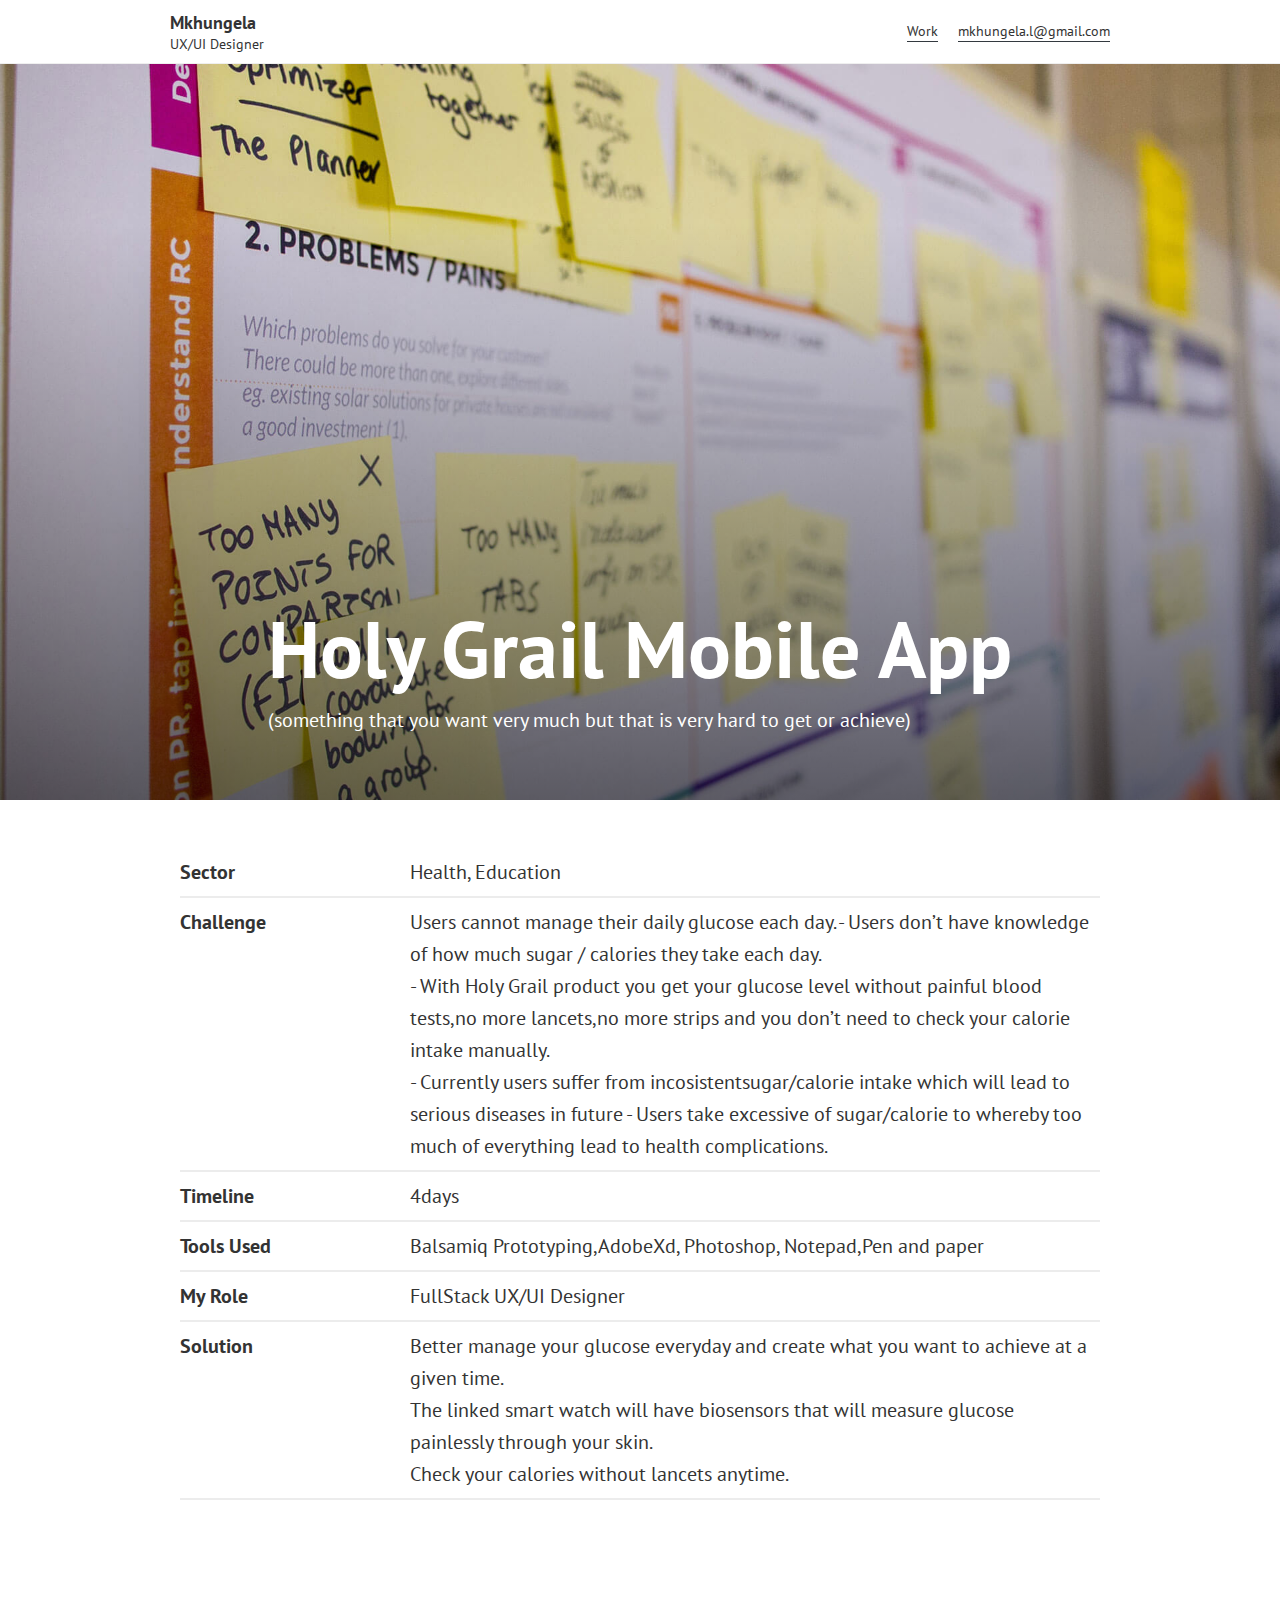
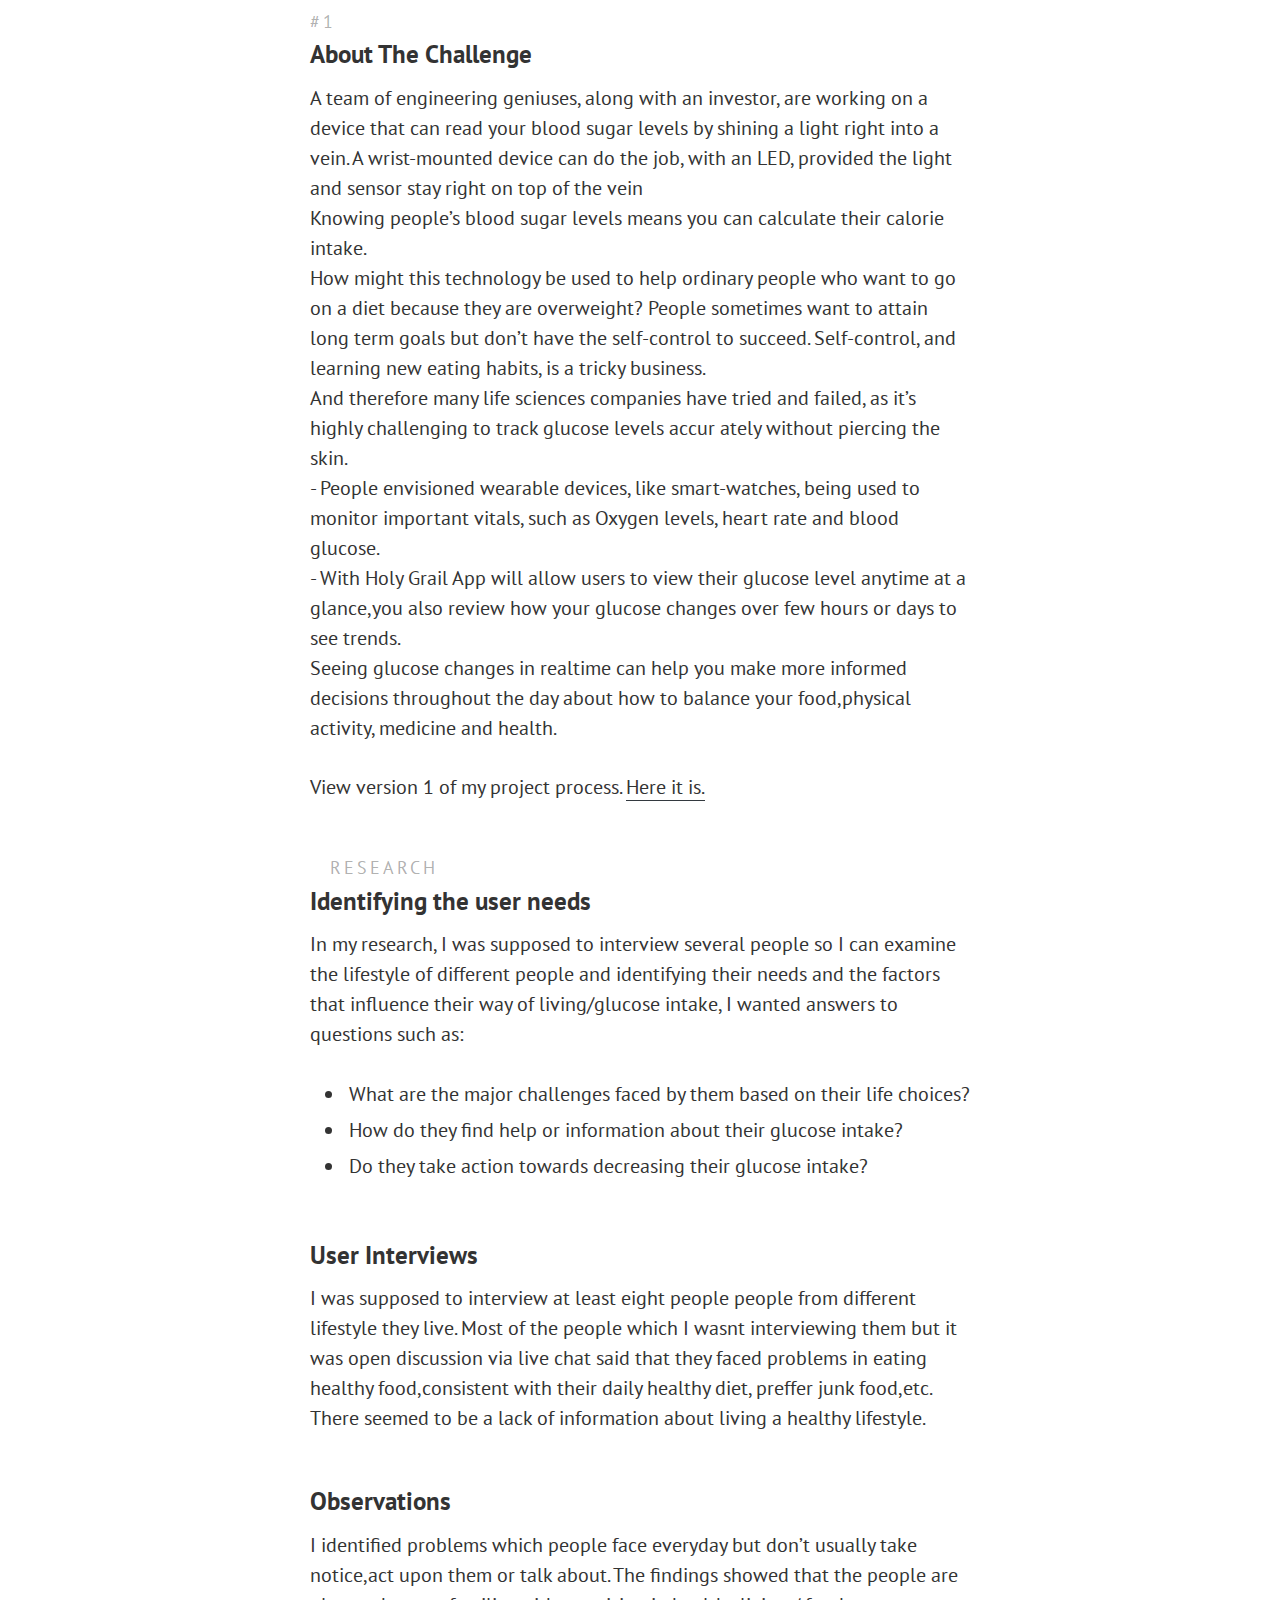
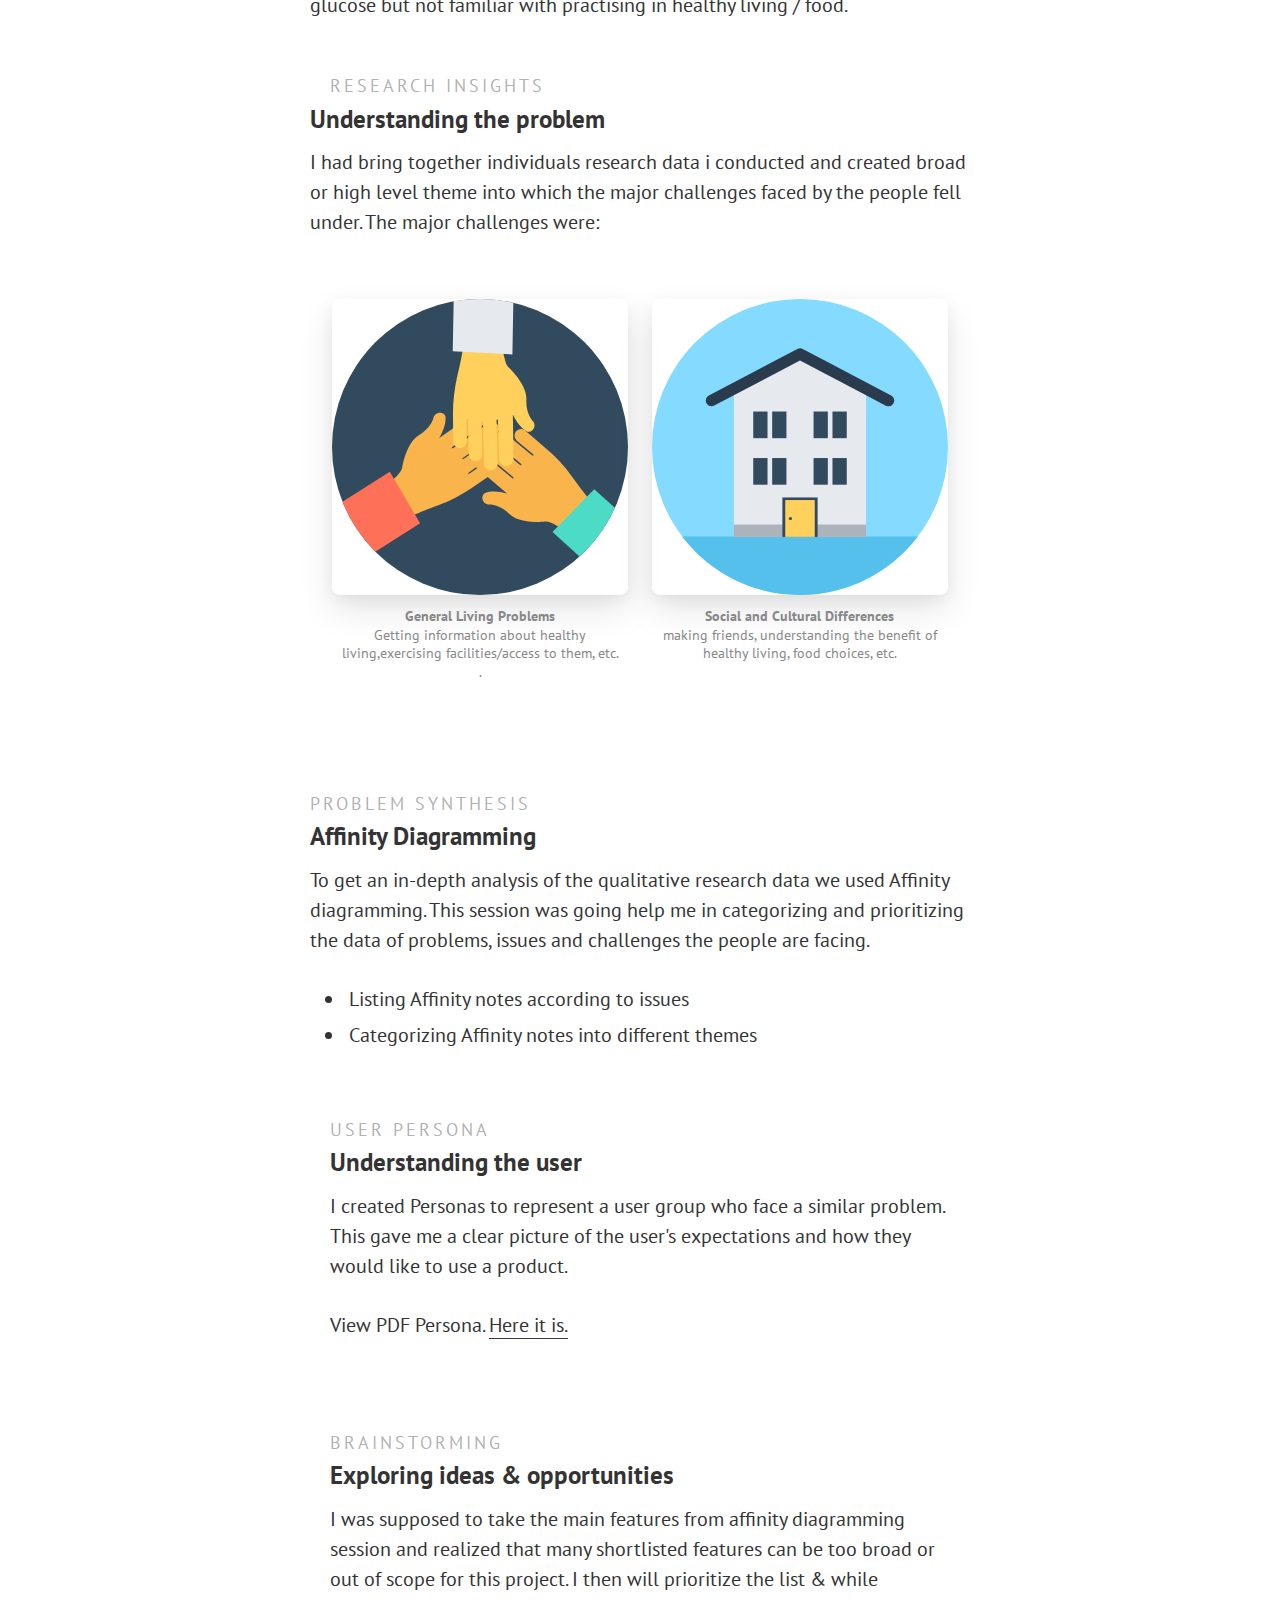
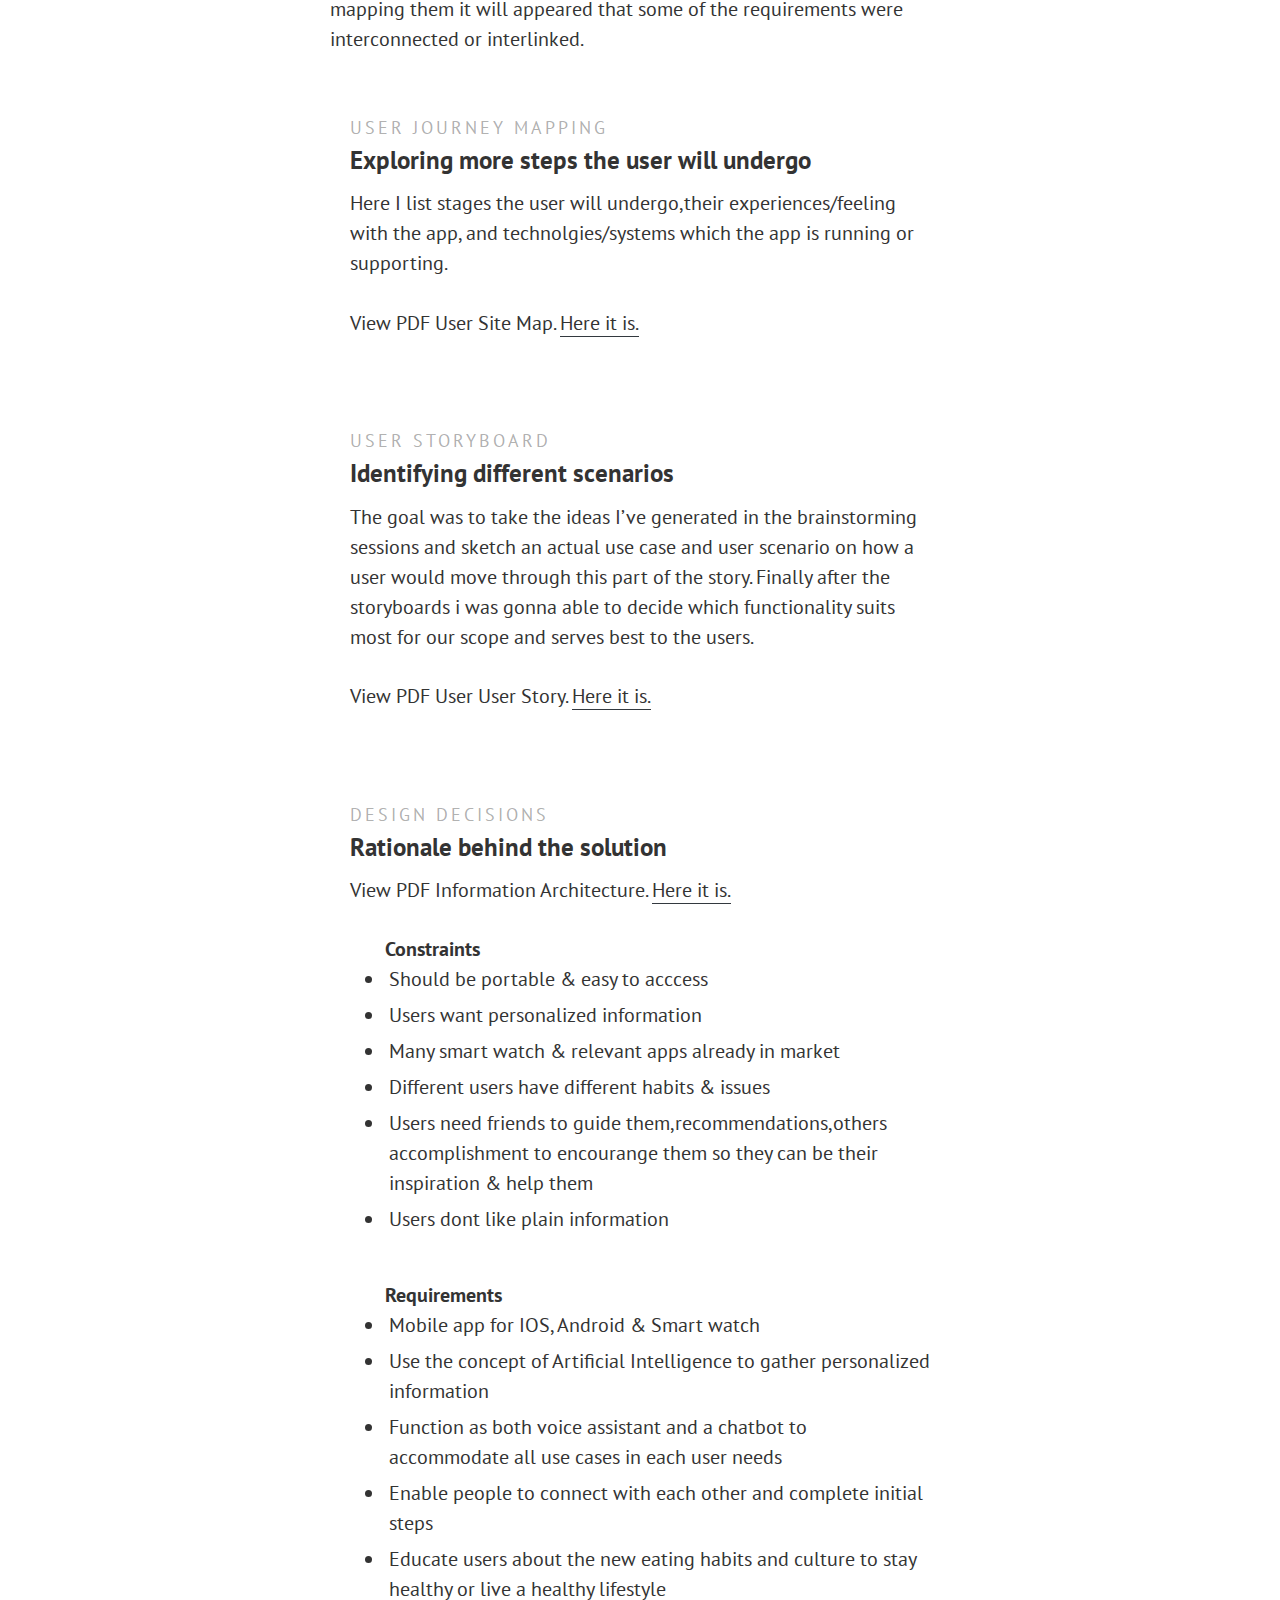
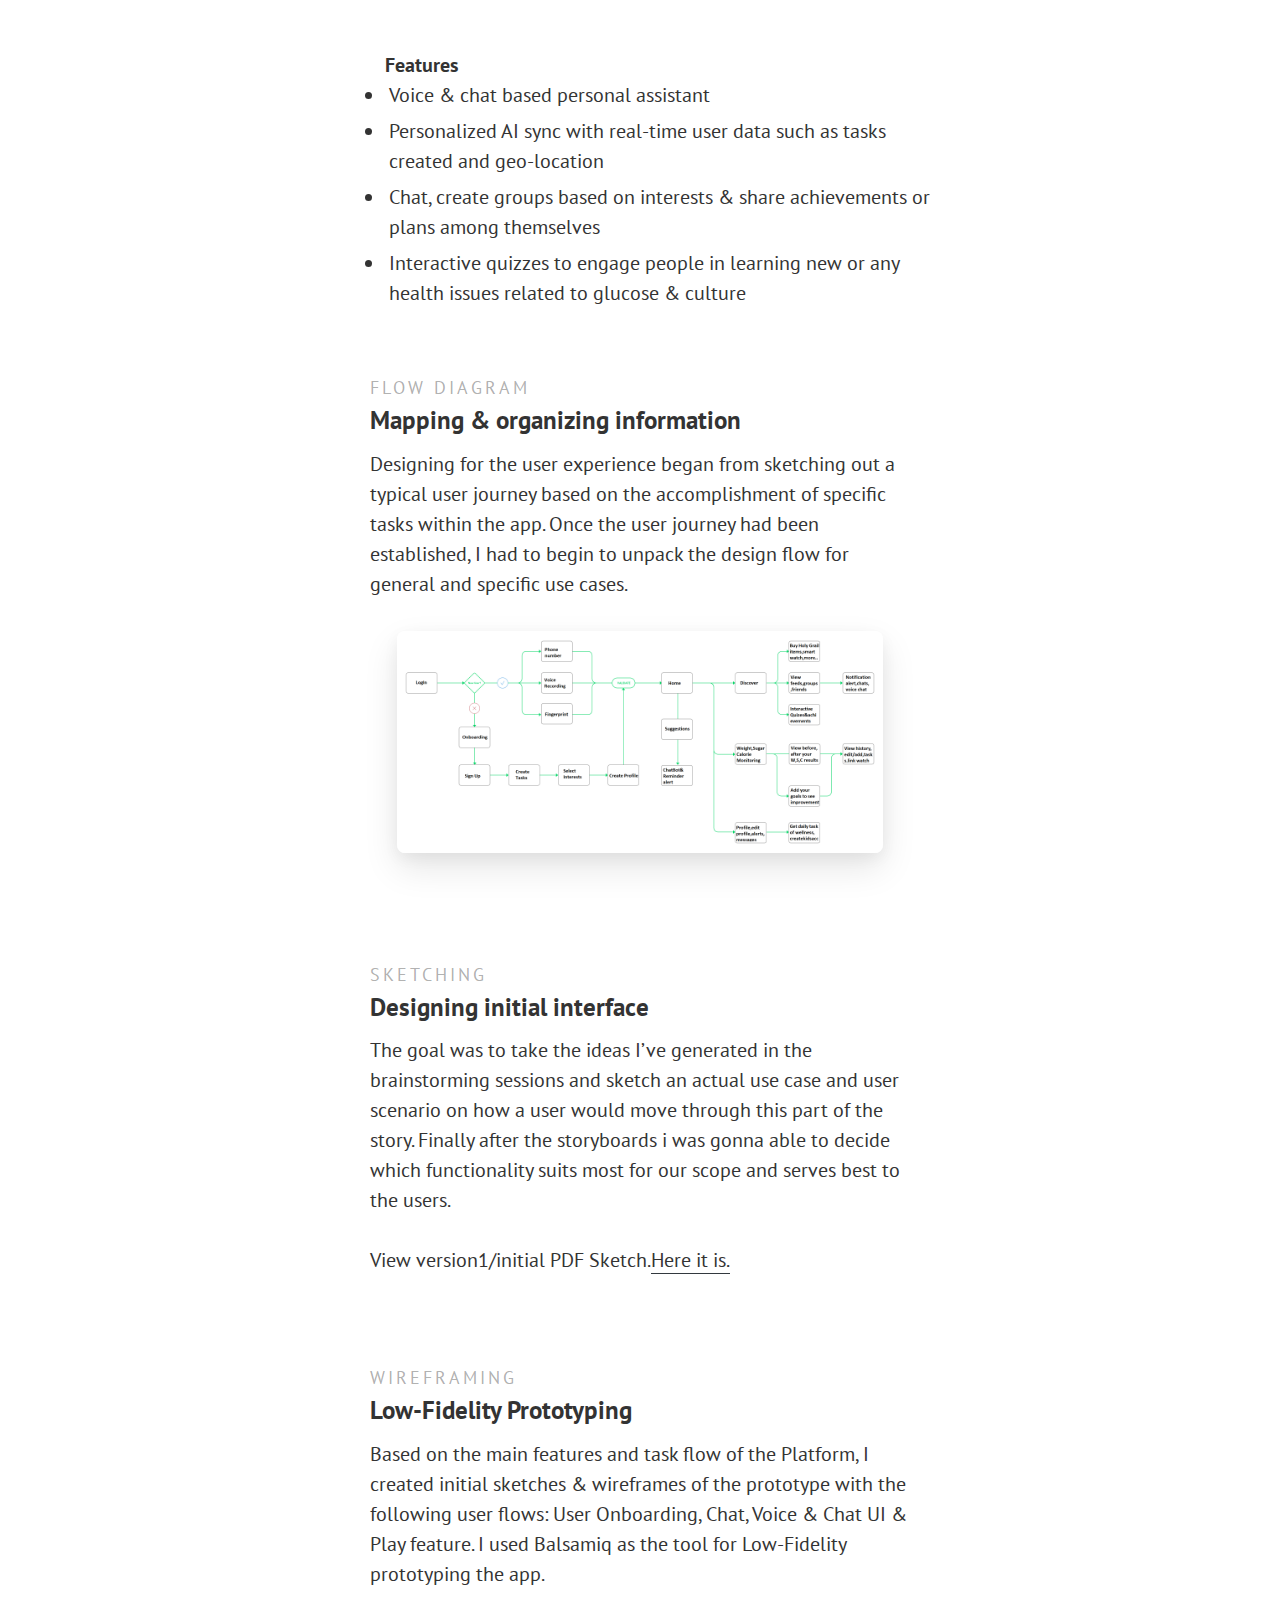
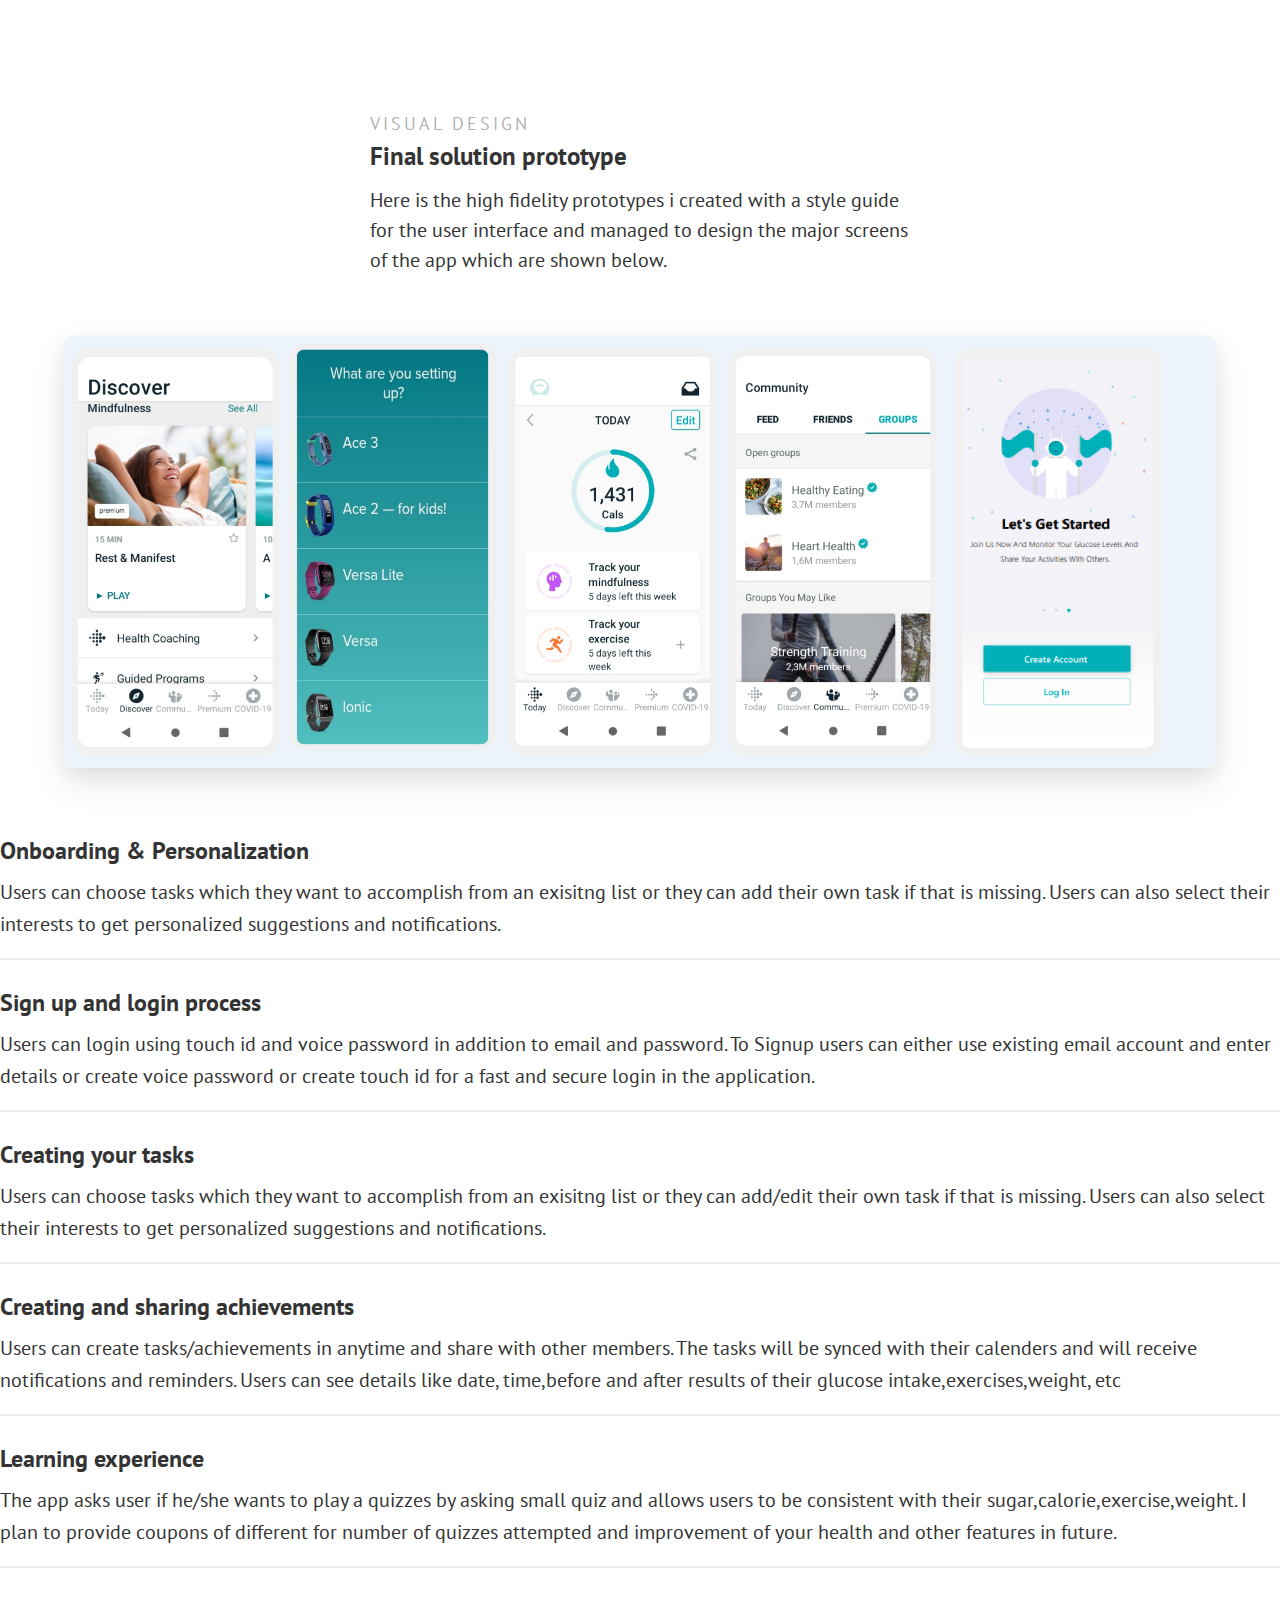
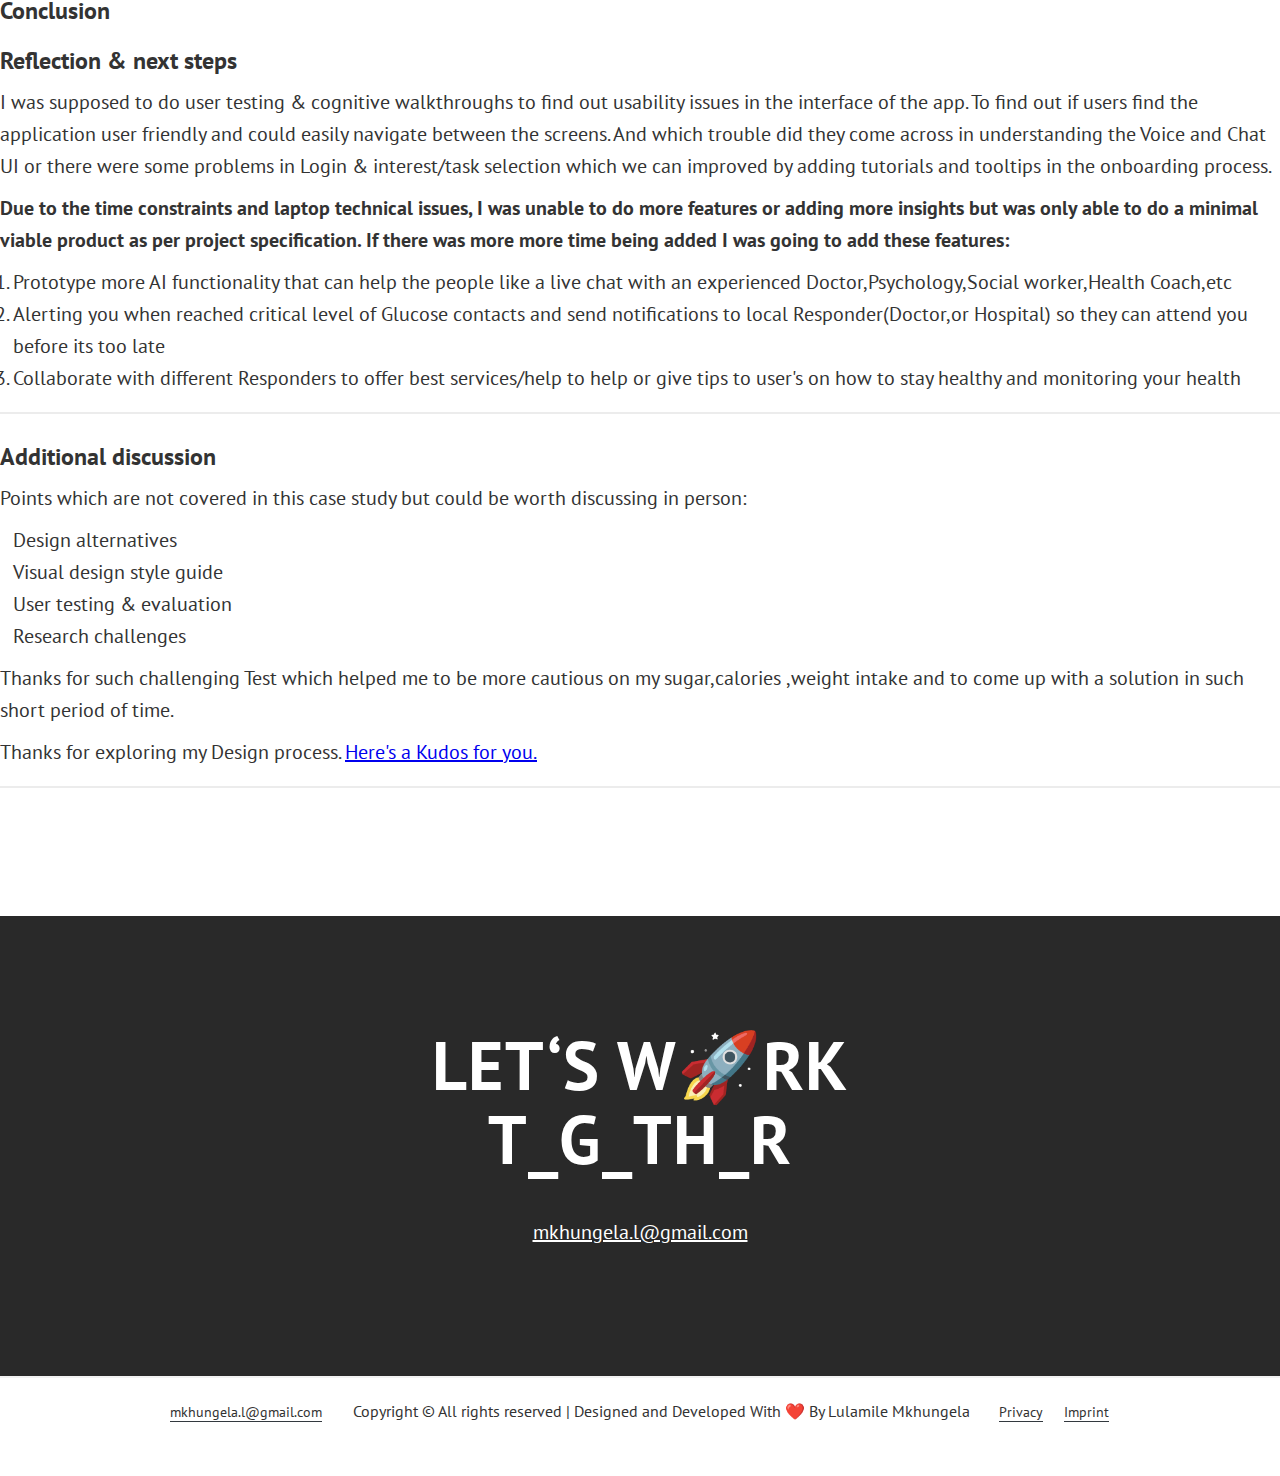
==== projects/absa.html @ 73b72efb "changed ui" ====
<!DOCTYPE html>
<html data-wf-page="5aa58b90f3d89b0001238dce" data-wf-site="5aa58b90f3d89b0001238dcd" lang="en">


<head>
  <meta charset="utf-8">
  <title>Holy Grail Mobile App</title>
  <meta content="An attempt to push forward future-proof education" name="description">
  <meta content="width=device-width, initial-scale=1" name="viewport">
  <meta content="Webflow" name="generator">
  <link href="../css/normalize.css" rel="stylesheet" type="text/css">
  <link href="../css/webflow.css" rel="stylesheet" type="text/css">
  <link href="../css/mkhungela-project-7f3b24.webflow.css" rel="stylesheet" type="text/css">
  <!-- [if lt IE 9]><script src="https://cdnjs.cloudflare.com/ajax/libs/html5shiv/3.7.3/html5shiv.min.js" type="text/javascript"></script><![endif] -->
  <script type="text/javascript">!function(o,c){var n=c.documentElement,t=" w-mod-";n.className+=t+"js",("ontouchstart"in o||o.DocumentTouch&&c instanceof DocumentTouch)&&(n.className+=t+"touch")}(window,document);</script>
  <link href="../images/favicon.png" rel="shortcut icon" type="image/x-icon">
  <link href="../images/webclip.png" rel="apple-touch-icon">
  <style>
  /* FONT LEGIBILITY */
  h1, h2, h3, h4, h5, h6, p, a, li, span {
    font-variant-numeric: oldstyle-nums;
    font-feature-settings: "onum";
  }
  * {
   text-rendering: optimizeLegibility;
    -webkit-font-smoothing: antialiased;
    -moz-osx-font-smoothing: grayscale; 
  }
/* LINK HOVER */
.marker,
.w-richtext a,
.w-richtext p a{
  	-webkit-transition: all .15s ease-out;
  	-moz-transition: all .15s ease-out;
  	-ms-transition: all .15s ease-out;
  	-o-transition: all .15s ease-out;
  	transition: all .15s ease-out;
  	text-decoration: none;
	background-image: -webkit-linear-gradient(transparent 50%, #fcf113 0%);
	background-image: -moz-linear-gradient(transparent 50%, #fcf113 0%);
	background-image: -o-linear-gradient(transparent 50%, #fcf113 0%);
	background-image: linear-gradient(transparent 50%, #fcf113 0%);
  	background-size: 0 100%;
  	background-repeat: no-repeat;
  	border-bottom: 1px solid #33393f;
	}
.marker:hover,
.active-link,
.w-richtext a:hover,
.w-richtext p a:hover{
    background-size: 100% 100%;
  	border-bottom: 1px solid #fcf113;
	}
@media screen and (min-width:1440px){
	img.image {
  		max-width:1440px;
  		}
}
/* Hide Nav when Scrolling */
  #nav.nav-up {
   	top:-70px; 
  }
@media screen and (max-width:480px){
	#nav.nav-up {
   		bottom:-70px; 
  	}
  .w-webflow-badge {
    	top: 12px !important;
    	bottom: auto !important;
	}
}
/* Making sure navigation stays behind lightbox overlay */
  .w-lightbox-backdrop{
   	z-index:9999; 
  }
.noscroll {
	overflow:hidden;
}
#mobile-nav.open .navbar:first-child {
	-webkit-transform:translateY(9px) rotate(225deg);
  transform:translateY(9px) rotate(225deg);
}
#mobile-nav.open .navbar:nth-child(2) {
	-webkit-transform:translateX(50px);
  transform:translateX(50px);
  opacity:0;
}
#mobile-nav.open .navbar:last-child {
	-webkit-transform:translateY(-9px) rotate(-45deg);
  transform:translateY(-9px) rotate(-45deg);
}
/* BADGE MODIFICATIONS */
/*.w-webflow-badge span {
    position: absolute;
    right: 3px;
    top: 6px;
    color: #222;
    font-size: 14px;
	}*/
</style>
  <style>
.w-slider-nav {
	text-align: left;
}
.w-slider-dot.w-active,
.w-slider-dot.w-active:hover {
    background-color: #1E262B;
}
.w-slider-dot {
	background-color: transparent;
  width:16px;
  height:16px;
  border:2px solid #1E262B;
}
.w-slider-dot:hover {
	background-color: #D8D8D8;
}
</style>
</head>
<body>
  <nav id="nav" class="navigation">
    <div class="fluid-wrapper flex center">
      <div class="div-block-6">
        <a href="../index.html" class="link-block w-inline-block">
          <div class="link-4"> Mkhungela</div>
          <div class="text-block-11">UX/UI Designer</div>
        </a>
      </div>
      <div id="menu" data-w-id="c54ab4c5-743e-c970-03c9-72849b145443" class="menu">
        <a href="../index.html#work" data-w-id="c54ab4c5-743e-c970-03c9-72849b145444" class="nav-link marker">Work</a>
        <a href="mailto:mkhungela.l@gmail.com" target="_blank" data-w-id="c54ab4c5-743e-c970-03c9-72849b145448" class="nav-link marker">mkhungela.l@gmail.com</a>
      </div>
      <div class="mobile">
        <div id="mobile-nav" data-w-id="c54ab4c5-743e-c970-03c9-72849b14544b" class="mobile-menu">
          <div class="div-block-5">
            <div class="navbar"></div>
            <div class="navbar"></div>
            <div class="navbar"></div>
          </div>
        </div>
      </div>
    </div>
  </nav>
  <div class="opener-image jka">
    <div class="div-block-15">
      <h1 class="project-title">Holy Grail Mobile App</h1>
      <div class="project-subtitle">(something that you want very much but that is very hard to get or achieve)</div>
    </div>
  </div>
  <div class="site-wrapper">
    <div class="div-block-16">
      <div class="row">
        <div class="attribute">Sector</div>
        <div>Health, Education</div>
      </div>
      <div class="row">
        <div class="attribute">Challenge</div>
        <div>Users cannot manage their daily glucose each day.
          - Users don’t have knowledge of how much sugar /
          calories they take each day. </br>
          - With Holy Grail product you get your glucose level without
                    painful blood tests,no more lancets,no more strips and
                    you don’t need to check your calorie intake manually. <br>
                    - Currently users suffer from incosistentsugar/calorie
                    intake which will lead to serious diseases in future
                    - Users take excessive of sugar/calorie to whereby too
                    much of everything lead to health complications.
        </div>
      </div>
      <div class="row">
        <div class="attribute">Timeline</div>
        <div>4days</div>
      </div>
      <div class="row">
        <div class="attribute">Tools Used</div>
        <div>Balsamiq Prototyping,AdobeXd, Photoshop, Notepad,Pen and paper</div>
      </div>
      <div class="row">
        <div class="attribute">My Role</div>
        <div>FullStack UX/UI Designer</div>
      </div>
      <div class="row">
        <div class="attribute">Solution</div>
        Better manage your
        glucose everyday and
        create what you want to
        achieve at a given time. </br>The linked smart
        watch will have
        biosensors that will
        measure glucose
        painlessly through
        your skin.  </br>Check your calories
        without lancets
        anytime.</p>
            </div>
    </div>
    <div class="rich-kid w-richtext">
      <h4> #1 </h4>
      <h3><strong>‍</strong>About The Challenge</h3>
      <p>A team of engineering geniuses, along with an investor, are working on a device that can read your blood sugar levels by shining a light right into a vein. A wrist-mounted device can do the job, with an LED, provided the light and sensor stay right on top of the vein<br>Knowing people’s blood sugar levels means you can calculate their calorie intake.<br>
        How might this technology be used to help ordinary people who want to go on a diet because they are overweight? People sometimes want to attain long term goals but don’t have the self-control to succeed. Self-control, and learning new eating habits, is a tricky business.<br>
        And therefore many life sciences companies have tried and failed, as it’s highly challenging to track glucose levels accur
        ately without piercing the skin. <br>
        - People envisioned wearable devices, like smart-watches, being used to monitor important vitals, such as 
        Oxygen levels, heart rate and blood glucose. <br>
        - With Holy Grail App will allow users to view their glucose
        level anytime at a glance,you also review how your glucose changes over few hours or days to see trends.<br>
        Seeing glucose changes in realtime can help you make more informed decisions throughout the day about how to balance your food,physical activity, medicine and health.</p>

        <p class="des">View version 1 of my project process. <a class="ttext" href="assets/img/Project Process.pdf" target="_blank">Here it is.</a>

        <h4  class="rich-kid w-richtext">RESEARCH</h4>
      <h3>Identifying the user needs      </h3>
      <p>In my research, I was supposed to interview several people so I can examine the lifestyle of different people and identifying their needs and the factors that influence their way of living/glucose intake, I wanted answers to questions such as:</p>
      <ul>
        <li>What are the major challenges faced by them based on their life choices?
        </li>
        <li>How do they find help or information about their glucose intake?
        </li>
        <li>Do they take action towards decreasing their glucose intake?
        </li>
      </ul>
      <h3>User Interviews      </h3>
      <p>I was supposed to interview at least eight people people from different lifestyle they live. Most of the people which I wasnt interviewing them but it was open discussion via live chat said that they faced problems in eating healthy food,consistent with their daily healthy diet, preffer junk food,etc. There seemed to be a lack of information about living a healthy lifestyle.</p>
      <h3>Observations</h3>
      <p>I identified problems which people face everyday but don’t usually take notice,act upon them or talk about. The findings showed that the people are glucose but not familiar with practising in healthy living / food.</p>

      <h4  class="rich-kid w-richtext">RESEARCH INSIGHTS</h4>
      <h3>Understanding the problem      </h3>
      <p>I had bring together individuals research data i conducted and created broad or high level theme into which the major challenges faced by the people fell under. The major challenges were:</p>

    </div>
    <div class="div-block-12">
      <div class="img-1-3"><img src="../images/14.svg" alt="" class="image floating wcaption">
        <div class="text-block-5"><b>General Living
          Problems</b> </br>
          Getting information about healthy living,exercising facilities/access to them, etc.          .</div>
      </div>
      <div class="img-1-3"><img src="../images/11.svg" alt="" class="image floating wcaption">
        <div class="text-block-5"> <b>Social and
          Cultural Differences</b> </br>
          making friends, understanding the benefit of healthy living, food choices, etc.</div>
      </div>
    </div>

    <div class="rich-kid w-richtext">
      <h4> PROBLEM SYNTHESIS  </h4>
      <h3>Affinity Diagramming      </h3>
      <p>To get an in-depth analysis of the qualitative research data we used Affinity diagramming. This session was going help me in categorizing and prioritizing the data of problems, issues and challenges the people are facing.</p>
<ul>
  <li>Listing Affinity notes according to issues</li>
  <li>Categorizing Affinity notes into different themes</li>
</ul>
<div class="rich-kid w-richtext">
  <h4> USER PERSONA  </h4>
  <h3>Understanding the user  </h3>
<p>I created Personas to represent a user group who face a similar problem. This gave me a clear picture of the user's expectations and how they would like to use a product.</p>
<p class="des">View PDF Persona. <a class="ttext" href="../images/userpersona.pdf" target="_blank">Here it is.</a>
</div>
<div class="rich-kid w-richtext">
  <h4> BRAINSTORMING  </h4>
  <h3>Exploring ideas & opportunities  </h3>
<p>I was supposed to take the main features from affinity diagramming session and realized that many shortlisted features can be too broad or out of scope for this project. I then will prioritize the list & while mapping them it will appeared that some of the requirements were interconnected or interlinked.</p>
   
<div class="rich-kid w-richtext">
  <h4> USER JOURNEY MAPPING  </h4>
  <h3>Exploring more steps the user will undergo  </h3>
  <p>Here I list stages the user will undergo,their experiences/feeling with the app, and technolgies/systems which the app is running or supporting.  </p>
<p class="des">View PDF User Site Map. <a class="ttext" href="../images/usersitemap.pdf" target="_blank">Here it is.</a>
</div>

<div class="rich-kid w-richtext">
  <h4> USER STORYBOARD  </h4>
  <h3>Identifying different scenarios  </h3>
  <p>The goal was to take the ideas I’ve generated in the brainstorming sessions and sketch an actual use case and user scenario on how a user would move through this part of the story. Finally after the storyboards i was gonna able to decide which functionality suits most for our scope and serves best to the users.  </p>
<p class="des">View PDF User User Story. <a class="ttext" href="../images/epic.pdf" target="_blank">Here it is.</a>
</div>

<div class="rich-kid w-richtext">
  <h4> DESIGN DECISIONS  </h4>
  <h3>Rationale behind the solution  </h3>
  <p class="des">View PDF Information Architecture. <a class="ttext" href="../images/info structure.pdf" target="_blank">Here it is.</a>
    <ul> <b>Constraints</b>
      <li>Should be portable & easy to acccess </li>
      <li >Users want personalized information</li>
      <li>Many smart watch & relevant apps already in market</li>
      <li>Different users have different habits & issues</li>
      <li>Users need friends to guide them,recommendations,others accomplishment to encourange them so they can be their inspiration & help them</li>
      <li>Users dont like plain information</li>
    </ul>
    <ul> <b>Requirements</b>
      <li>Mobile app for IOS, Android & Smart watch</li>
      <li>Use the concept of Artificial Intelligence to gather personalized information</li>
      <li>Function as both voice assistant and a chatbot to accommodate all use cases in each user needs</li>
      <li>Enable people to connect with each other and complete initial steps</li>
      <li>Educate users about the new eating habits and culture to stay healthy or live a healthy lifestyle</li>
  </ul>
  <ul> <b>Features</b>
    <li>Voice & chat based personal assistant</li>
    <li>Personalized AI sync with real-time user data such as tasks created and geo-location</li>
    <li>Chat, create groups based on interests & share achievements or plans among themselves</li>
    <li>Interactive  quizzes to engage people in learning new or any health issues related to glucose & culture</li>
</ul>
<div class="rich-kid w-richtext">
  <h4> FLOW DIAGRAM  </h4>
  <h3>Mapping & organizing information  </h3>
  <p>Designing for the user experience began from sketching out a typical user journey based on the accomplishment of specific tasks within the app. Once the user journey had been established, I had to begin to unpack the design flow for general and specific use cases.  </p>
  <img src="../images/map.png" srcset="../images/map-p-500.png 500w, ../images/map-p-800.png 800w, ../images/map.png 910w" sizes="90vw" alt="" class="image floating">

  <!-- <img src="../images/map.png" srcset="../images/map-p-500.png 500w, ../images/map-p-800.png 800w, ../images/map.png 910w" sizes="90vw" alt="" class="image floating"> -->

</div>
<div class="rich-kid w-richtext">
  <h4> SKETCHING  </h4>
  <h3>Designing initial interface  </h3>
  <p>The goal was to take the ideas I’ve generated in the brainstorming sessions and sketch an actual use case and user scenario on how a user would move through this part of the story. Finally after the storyboards i was gonna able to decide which functionality suits most for our scope and serves best to the users.  </p>
<p class="des">View version1/initial PDF Sketch.<a class="ttext" href="../images/wireframe.pdf" target="_blank">Here it is.</a>
</div>
<div class="rich-kid w-richtext">
  <h4> WIREFRAMING  </h4>
  <h3>Low-Fidelity Prototyping  </h3>
  <p>Based on the main features and task flow of the Platform, I created initial sketches & wireframes of the prototype with the following user flows: User Onboarding, Chat, Voice & Chat UI & Play feature. I used Balsamiq as the tool for Low-Fidelity prototyping the app.  </p>
  <div>
</div>
</div>
<img src="../images/wiree.png" srcset="../images/wiree-p-500.png 500w, ../images/wiree-p-800.png 800w, ../images/wiree.png 910w" sizes="90vw" alt="" class="image floating">

<div class="rich-kid w-richtext">
  <h4> VISUAL DESIGN  </h4>
  <h3>Final solution prototype  </h3>
  <p>Here is the high fidelity prototypes i created with a style guide for the user interface and managed to design the major screens of the app which are shown below.  </p>
</div> 
</div>
</div>
    </div>
<img src="../images/Flat – 7.png" srcset="../images/Flat – 7-p-500.png 500w, ../images/Flat – 7-p-800.png 800w, ../images/Flat – 7.png 910w" sizes="90vw" alt="" class="image floating">

<div class="col-md-12">
  <div class="row">
      <div class="col-md-8 col-md-offset-2">
          <h3 class="">Onboarding & Personalization</h3>
              <p class="des">Users can choose tasks which they want to accomplish from an exisitng list or they can add their own task if that is missing. Users can also select their interests to get personalized suggestions and notifications.
              </p>
      </div>
      <div class="col-md-11" style="margin: auto;padding-left: 0;padding-right: 0;float: none;">
      </div>
  </div>
  <div class="break2">
      <div class="row">
          <div class="col-md-8 col-md-offset-2">
              <h3 class="head2">Sign up and login process</h3>
              <p class="des">Users can login using touch id and voice password in addition to email and password. To Signup users can either use existing email account and enter details or create voice password or create touch id for a fast and secure login in the application.
              </p>
          </div>
          <div class="col-md-11" style="margin: auto;padding-left: 0;padding-right: 0;float: none;">
          </div>
      </div>
  </div>
  <div class="break2">
      <div class="row">
          <div class="col-md-8 col-md-offset-2">
              <h3 class="">Creating your tasks</h3>
              <p class="des">Users can choose tasks which they want to accomplish from an exisitng list or they can add/edit their own task if that is missing. Users can also select their interests to get personalized suggestions and notifications.
              </p>
          </div>
          <div class="col-md-11" style="margin: auto;padding-left: 0;padding-right: 0;float: none;">
          </div>
      </div>
  </div>
  <div class="break2">
      <div class="row">
          <div class="col-md-8 col-md-offset-2">
              <h3 class="">Creating and sharing achievements</h3>
              <p class="des">Users can create tasks/achievements in anytime and share with other members. The tasks will be synced with their calenders and will receive notifications and reminders. Users can see details like date, time,before and after results of their glucose intake,exercises,weight, etc
              </p>
          </div>
          <div class="col-md-11" style="margin: auto;padding-left: 0;padding-right: 0;float: none;">
          </div>
      </div>
  </div>

  <div class="break2">
      <div class="row">
          <div class="col-md-8 col-md-offset-2">
              <h3 class="">Learning experience</h3>
              <p class="des">The app asks user if he/she wants to play a quizzes by asking small quiz and allows users to be consistent with their sugar,calorie,exercise,weight. I plan to provide coupons of different for number of quizzes attempted and improvement of your health and other features in future.
              </p>
          </div>
          <div class="col-md-11" style="margin: auto;padding-left: 0;padding-right: 0;float: none;">
          </div>
      </div>
  </div>
</div>
</div>
</div>
<div class="row full">
  <div class="container">
      <div class="col-md-8 col-md-offset-2" id="reflection">
          <h3 class="sec-title"><b>Conclusion</b></h3>
          <h3 class="">Reflection & next steps</h3>
          <p class="des">I was supposed to do user testing & cognitive walkthroughs to find out usability issues in the interface of the app. To find out if users find the application user friendly and could easily navigate between the screens. And which trouble did they come across in understanding the Voice and Chat UI or there were some problems in Login & interest/task selection which we can improved by adding tutorials and tooltips in the onboarding process.
          </p>
          <p class="des"><b>Due to the time constraints and laptop technical issues, I was unable to do more features or adding more insights but was only able to do a minimal viable product as per project specification. If there was more more time being added I was going to add these features:</b></p>
          <ol style="margin-left: -27px;">
              <li class="des">Prototype more AI functionality that can help the people like a live chat with an experienced Doctor,Psychology,Social worker,Health Coach,etc</li>
              <li class="des">Alerting you when reached critical level of Glucose contacts and send notifications to local Responder(Doctor,or Hospital) so they can attend you before its too late</li>
              <li class="des">Collaborate with different Responders to offer best services/help to help or give tips to  user's on how to stay healthy and monitoring your health</li>
          </ol>
      </div>
  </div>
</div>
<div class="break">
</div>
<div class="row">
  <div class="container">
      <div class="col-md-8 col-md-offset-2">
          <h3 class="">Additional discussion</h3>
          <p class="des">Points which are not covered in this case study but could be worth discussing in person:
          </p>
          <ul style="margin-left: -27px;">
              <li class="des">Design alternatives</li>
              <li class="des">Visual design style guide</li>
              <li class="des">User testing & evaluation</li>
              <li class="des">Research challenges</li>
          </ul>
          <p class="des"> Thanks for such challenging Test which helped me to be more cautious on my sugar,calories ,weight intake and to come up with a solution in such short period of time.
          </p>
          <p class="des">Thanks for exploring my Design process. <a class="ttext" href="../images/teno0r.gif" target="_blank">Here's a Kudos for you.</a>

      </div>
  </div>
</div>

</body>
      <!-- <p>
        <a href="../index-2.html">Back to homepage</a>
      </p> -->
    </div>
  <div data-w-id="24177d30-2013-315f-6098-7632dfbc8d05" class="work-with-me">
    <div class="div-block-19">
      <div class="text-block-13">Let‘s w<strong>🚀</strong>rk<br>t<strong>_</strong>g_th_r<br></div>
      <div class="text-block-15 hide">I‘m Open For Projects</div>
      <a href="mailto:mkhungela.l@gmail.com" target="_blank" class="link-7">mkhungela.l@gmail.com</a>
    </div>
  </div>
  <div class="footer">
    <div class="footer-inner">
      <div class="div-block-9">
        <a href="#" class="footer-link marker">mkhungela.l@gmail.com</a>
        <a href="https://www.linkedin.com/in/lulamile-mkhungela/" target="_blank" class="footers-link marker">LinkedIn</a>
      </div>
      <div class="div-block-8">
        <a href="mailto:mkhungela.l@gmail.com" target="_blank" class="footer-link marker">mkhungela.l@gmail.com</a>
      </div>
      <div class="footers-link" style="font-size: 16px; font-weight: 12px;
">Copyright © All rights reserved | Designed and Developed With ❤️ By Lulamile Mkhungela<a href="https://lulamilemkhungela.github.io/portfolio.github.io/" target="_blank" class="marker"></a>
    </div>
      <div class="div-block-8">
        <a href="#" class="footer-link marker">Privacy</a>
        <a href="#" class="footer-link marker">Imprint</a>
      </div>
    </div>
  </div>
  <script src="../../d3e54v103j8qbb.cloudfront.net/js/jquery-3.5.1.min.dc5e7f18c8b5e9.js?site=5aa58b90f3d89b0001238dcd" type="text/javascript" integrity="sha256-9/aliU8dGd2tb6OSsuzixeV4y/faTqgFtohetphbbj0=" crossorigin="anonymous"></script>
  <script src="../js/webflow.js" type="text/javascript"></script>
  <!-- [if lte IE 9]><script src="https://cdnjs.cloudflare.com/ajax/libs/placeholders/3.0.2/placeholders.min.js"></script><![endif] -->
  <script>
$(document).ready(function() {
// Hide Webflow Badge
	$('.w-webflow-badge').addClass("wf").removeClass('w-webflow-badge');
	$('.wf').hide();
/*$('.w-webflow-badge').attr("href", "https://webflow.com/?rfsn=1458105.de8f6");
$('<span>*</span>').appendTo('.w-webflow-badge');*/
/*var stickyNavTop = $('#nav').offset().top;
	var stickyNav = function(){
	var scrollTop = $(window).scrollTop();
  	$('.navigation').toggleClass('nav-relative', scrollTop > stickyNavTop);
};
if ($(window).width() > 479) {
	stickyNav();
	$(window).on('scroll resize', function() {
  		stickyNav();
	});
}
*/
if($(window).width() > 479){
// Hide Header on scroll down
  var didScroll;
  var lastScrollTop = 0;
  var delta = 5;
  var navbarHeight = $('#nav').outerHeight();
  $(window).scroll(function(event){
      didScroll = true;
  });
  setInterval(function() {
      if (didScroll) {
          hasScrolled();
          didScroll = false;
      }
  }, 250);
  function hasScrolled() {
      var st = $(this).scrollTop();
      // Make sure they scroll more than delta
      if(Math.abs(lastScrollTop - st) <= delta)
          return;
      // If they scrolled down and are past the navbar, add class .nav-up.
      if (st > lastScrollTop && st > navbarHeight){
          // Scroll Down
          $('#nav').addClass('nav-up');
      } else {
          // Scroll Up
          if(st + $(window).height() < $(document).height()) {
              $('#nav').removeClass('nav-up');
          }
      }
      lastScrollTop = st;
  }
}
  //mobile nav open close
if ($(window).width() < 480) {
    $('#mobile-nav, .nav-link, .mobopen').on('click', function(){
    	//$('.logo-link').toggleClass("mobopen");
      	//$('#menu').toggleClass("flex");
        $('#mobile-nav').toggleClass("open");
        $('body').toggleClass("noscroll");
    });
}
});
</script>
</body>
</html>
---- css/webflow.css ----
@font-face {
  font-family: 'webflow-icons';
  src: url("[data-uri]") format('truetype');
  font-weight: normal;
  font-style: normal;
}
[class^="w-icon-"],
[class*=" w-icon-"] {
  /* use !important to prevent issues with browser extensions that change fonts */
  font-family: 'webflow-icons' !important;
  speak: none;
  font-style: normal;
  font-weight: normal;
  font-variant: normal;
  text-transform: none;
  line-height: 1;
  /* Better Font Rendering =========== */
  -webkit-font-smoothing: antialiased;
  -moz-osx-font-smoothing: grayscale;
}
.w-icon-slider-right:before {
  content: "\e600";
}
.w-icon-slider-left:before {
  content: "\e601";
}
.w-icon-nav-menu:before {
  content: "\e602";
}
.w-icon-arrow-down:before,
.w-icon-dropdown-toggle:before {
  content: "\e603";
}
.w-icon-file-upload-remove:before {
  content: "\e900";
}
.w-icon-file-upload-icon:before {
  content: "\e903";
}
* {
  -webkit-box-sizing: border-box;
  -moz-box-sizing: border-box;
  box-sizing: border-box;
}
html {
  height: 100%;
}
body {
  margin: 0;
  min-height: 100%;
  background-color: #fff;
  font-family: Arial, sans-serif;
  font-size: 14px;
  line-height: 20px;
  color: #333;
}
img {
  max-width: 100%;
  vertical-align: middle;
  display: inline-block;
}
html.w-mod-touch * {
  background-attachment: scroll !important;
}
.w-block {
  display: block;
}
.w-inline-block {
  max-width: 100%;
  display: inline-block;
}
.w-clearfix:before,
.w-clearfix:after {
  content: " ";
  display: table;
  grid-column-start: 1;
  grid-row-start: 1;
  grid-column-end: 2;
  grid-row-end: 2;
}
.w-clearfix:after {
  clear: both;
}
.w-hidden {
  display: none;
}
.w-button {
  display: inline-block;
  padding: 9px 15px;
  background-color: #3898EC;
  color: white;
  border: 0;
  line-height: inherit;
  text-decoration: none;
  cursor: pointer;
  border-radius: 0;
}
input.w-button {
  -webkit-appearance: button;
}
html[data-w-dynpage] [data-w-cloak] {
  color: transparent !important;
}
.w-webflow-badge,
.w-webflow-badge * {
  position: static;
  left: auto;
  top: auto;
  right: auto;
  bottom: auto;
  z-index: auto;
  display: block;
  visibility: visible;
  overflow: visible;
  overflow-x: visible;
  overflow-y: visible;
  box-sizing: border-box;
  width: auto;
  height: auto;
  max-height: none;
  max-width: none;
  min-height: 0;
  min-width: 0;
  margin: 0;
  padding: 0;
  float: none;
  clear: none;
  border: 0 none transparent;
  border-radius: 0;
  background: none;
  background-image: none;
  background-position: 0% 0%;
  background-size: auto auto;
  background-repeat: repeat;
  background-origin: padding-box;
  background-clip: border-box;
  background-attachment: scroll;
  background-color: transparent;
  box-shadow: none;
  opacity: 1.0;
  transform: none;
  transition: none;
  direction: ltr;
  font-family: inherit;
  font-weight: inherit;
  color: inherit;
  font-size: inherit;
  line-height: inherit;
  font-style: inherit;
  font-variant: inherit;
  text-align: inherit;
  letter-spacing: inherit;
  text-decoration: inherit;
  text-indent: 0;
  text-transform: inherit;
  list-style-type: disc;
  text-shadow: none;
  font-smoothing: auto;
  vertical-align: baseline;
  cursor: inherit;
  white-space: inherit;
  word-break: normal;
  word-spacing: normal;
  word-wrap: normal;
}
.w-webflow-badge {
  position: fixed !important;
  display: inline-block !important;
  visibility: visible !important;
  opacity: 1 !important;
  z-index: 2147483647 !important;
  top: auto !important;
  right: 12px !important;
  bottom: 12px !important;
  left: auto !important;
  color: #AAADB0 !important;
  background-color: #fff !important;
  border-radius: 3px !important;
  padding: 6px 8px 6px 6px !important;
  font-size: 12px !important;
  opacity: 1.0 !important;
  line-height: 14px !important;
  text-decoration: none !important;
  transform: none !important;
  margin: 0 !important;
  width: auto !important;
  height: auto !important;
  overflow: visible !important;
  white-space: nowrap;
  box-shadow: 0 0 0 1px rgba(0, 0, 0, 0.1), 0px 1px 3px rgba(0, 0, 0, 0.1);
  cursor: pointer;
}
.w-webflow-badge > img {
  display: inline-block !important;
  visibility: visible !important;
  opacity: 1 !important;
  vertical-align: middle !important;
}
h1,
h2,
h3,
h4,
h5,
h6 {
  font-weight: bold;
  margin-bottom: 10px;
}
h1 {
  font-size: 38px;
  line-height: 44px;
  margin-top: 20px;
}
h2 {
  font-size: 32px;
  line-height: 36px;
  margin-top: 20px;
}
h3 {
  font-size: 24px;
  line-height: 30px;
  margin-top: 20px;
}
h4 {
  font-size: 18px;
  line-height: 24px;
  margin-top: 10px;
}
h5 {
  font-size: 14px;
  line-height: 20px;
  margin-top: 10px;
}
h6 {
  font-size: 12px;
  line-height: 18px;
  margin-top: 10px;
}
p {
  margin-top: 0;
  margin-bottom: 10px;
}
blockquote {
  margin: 0 0 10px 0;
  padding: 10px 20px;
  border-left: 5px solid #E2E2E2;
  font-size: 18px;
  line-height: 22px;
}
figure {
  margin: 0;
  margin-bottom: 10px;
}
figcaption {
  margin-top: 5px;
  text-align: center;
}
ul,
ol {
  margin-top: 0px;
  margin-bottom: 10px;
  padding-left: 40px;
}
.w-list-unstyled {
  padding-left: 0;
  list-style: none;
}
.w-embed:before,
.w-embed:after {
  content: " ";
  display: table;
  grid-column-start: 1;
  grid-row-start: 1;
  grid-column-end: 2;
  grid-row-end: 2;
}
.w-embed:after {
  clear: both;
}
.w-video {
  width: 100%;
  position: relative;
  padding: 0;
}
.w-video iframe,
.w-video object,
.w-video embed {
  position: absolute;
  top: 0;
  left: 0;
  width: 100%;
  height: 100%;
}
fieldset {
  padding: 0;
  margin: 0;
  border: 0;
}
button,
html input[type="button"],
input[type="reset"] {
  border: 0;
  cursor: pointer;
  -webkit-appearance: button;
}
.w-form {
  margin: 0 0 15px;
}
.w-form-done {
  display: none;
  padding: 20px;
  text-align: center;
  background-color: #dddddd;
}
.w-form-fail {
  display: none;
  margin-top: 10px;
  padding: 10px;
  background-color: #ffdede;
}
label {
  display: block;
  margin-bottom: 5px;
  font-weight: bold;
}
.w-input,
.w-select {
  display: block;
  width: 100%;
  height: 38px;
  padding: 8px 12px;
  margin-bottom: 10px;
  font-size: 14px;
  line-height: 1.428571429;
  color: #333333;
  vertical-align: middle;
  background-color: #ffffff;
  border: 1px solid #cccccc;
}
.w-input:-moz-placeholder,
.w-select:-moz-placeholder {
  color: #999;
}
.w-input::-moz-placeholder,
.w-select::-moz-placeholder {
  color: #999;
  opacity: 1;
}
.w-input:-ms-input-placeholder,
.w-select:-ms-input-placeholder {
  color: #999;
}
.w-input::-webkit-input-placeholder,
.w-select::-webkit-input-placeholder {
  color: #999;
}
.w-input:focus,
.w-select:focus {
  border-color: #3898EC;
  outline: 0;
}
.w-input[disabled],
.w-select[disabled],
.w-input[readonly],
.w-select[readonly],
fieldset[disabled] .w-input,
fieldset[disabled] .w-select {
  cursor: not-allowed;
  background-color: #eeeeee;
}
textarea.w-input,
textarea.w-select {
  height: auto;
}
.w-select {
  background-color: #f3f3f3;
}
.w-select[multiple] {
  height: auto;
}
.w-form-label {
  display: inline-block;
  cursor: pointer;
  font-weight: normal;
  margin-bottom: 0px;
}
.w-radio {
  display: block;
  margin-bottom: 5px;
  padding-left: 20px;
}
.w-radio:before,
.w-radio:after {
  content: " ";
  display: table;
  grid-column-start: 1;
  grid-row-start: 1;
  grid-column-end: 2;
  grid-row-end: 2;
}
.w-radio:after {
  clear: both;
}
.w-radio-input {
  margin: 4px 0 0;
  margin-top: 1px \9;
  line-height: normal;
  float: left;
  margin-left: -20px;
}
.w-radio-input {
  margin-top: 3px;
}
.w-file-upload {
  display: block;
  margin-bottom: 10px;
}
.w-file-upload-input {
  width: 0.1px;
  height: 0.1px;
  opacity: 0;
  overflow: hidden;
  position: absolute;
  z-index: -100;
}
.w-file-upload-default,
.w-file-upload-uploading,
.w-file-upload-success {
  display: inline-block;
  color: #333333;
}
.w-file-upload-error {
  display: block;
  margin-top: 10px;
}
.w-file-upload-default.w-hidden,
.w-file-upload-uploading.w-hidden,
.w-file-upload-error.w-hidden,
.w-file-upload-success.w-hidden {
  display: none;
}
.w-file-upload-uploading-btn {
  display: flex;
  font-size: 14px;
  font-weight: normal;
  cursor: pointer;
  margin: 0;
  padding: 8px 12px;
  border: 1px solid #cccccc;
  background-color: #fafafa;
}
.w-file-upload-file {
  display: flex;
  flex-grow: 1;
  justify-content: space-between;
  margin: 0;
  padding: 8px 9px 8px 11px;
  border: 1px solid #cccccc;
  background-color: #fafafa;
}
.w-file-upload-file-name {
  font-size: 14px;
  font-weight: normal;
  display: block;
}
.w-file-remove-link {
  margin-top: 3px;
  margin-left: 10px;
  width: auto;
  height: auto;
  padding: 3px;
  display: block;
  cursor: pointer;
}
.w-icon-file-upload-remove {
  margin: auto;
  font-size: 10px;
}
.w-file-upload-error-msg {
  display: inline-block;
  color: #ea384c;
  padding: 2px 0;
}
.w-file-upload-info {
  display: inline-block;
  line-height: 38px;
  padding: 0 12px;
}
.w-file-upload-label {
  display: inline-block;
  font-size: 14px;
  font-weight: normal;
  cursor: pointer;
  margin: 0;
  padding: 8px 12px;
  border: 1px solid #cccccc;
  background-color: #fafafa;
}
.w-icon-file-upload-icon,
.w-icon-file-upload-uploading {
  display: inline-block;
  margin-right: 8px;
  width: 20px;
}
.w-icon-file-upload-uploading {
  height: 20px;
}
.w-container {
  margin-left: auto;
  margin-right: auto;
  max-width: 940px;
}
.w-container:before,
.w-container:after {
  content: " ";
  display: table;
  grid-column-start: 1;
  grid-row-start: 1;
  grid-column-end: 2;
  grid-row-end: 2;
}
.w-container:after {
  clear: both;
}
.w-container .w-row {
  margin-left: -10px;
  margin-right: -10px;
}
.w-row:before,
.w-row:after {
  content: " ";
  display: table;
  grid-column-start: 1;
  grid-row-start: 1;
  grid-column-end: 2;
  grid-row-end: 2;
}
.w-row:after {
  clear: both;
}
.w-row .w-row {
  margin-left: 0;
  margin-right: 0;
}
.w-col {
  position: relative;
  float: left;
  width: 100%;
  min-height: 1px;
  padding-left: 10px;
  padding-right: 10px;
}
.w-col .w-col {
  padding-left: 0;
  padding-right: 0;
}
.w-col-1 {
  width: 8.33333333%;
}
.w-col-2 {
  width: 16.66666667%;
}
.w-col-3 {
  width: 25%;
}
.w-col-4 {
  width: 33.33333333%;
}
.w-col-5 {
  width: 41.66666667%;
}
.w-col-6 {
  width: 50%;
}
.w-col-7 {
  width: 58.33333333%;
}
.w-col-8 {
  width: 66.66666667%;
}
.w-col-9 {
  width: 75%;
}
.w-col-10 {
  width: 83.33333333%;
}
.w-col-11 {
  width: 91.66666667%;
}
.w-col-12 {
  width: 100%;
}
.w-hidden-main {
  display: none !important;
}
@media screen and (max-width: 991px) {
  .w-container {
    max-width: 728px;
  }
  .w-hidden-main {
    display: inherit !important;
  }
  .w-hidden-medium {
    display: none !important;
  }
  .w-col-medium-1 {
    width: 8.33333333%;
  }
  .w-col-medium-2 {
    width: 16.66666667%;
  }
  .w-col-medium-3 {
    width: 25%;
  }
  .w-col-medium-4 {
    width: 33.33333333%;
  }
  .w-col-medium-5 {
    width: 41.66666667%;
  }
  .w-col-medium-6 {
    width: 50%;
  }
  .w-col-medium-7 {
    width: 58.33333333%;
  }
  .w-col-medium-8 {
    width: 66.66666667%;
  }
  .w-col-medium-9 {
    width: 75%;
  }
  .w-col-medium-10 {
    width: 83.33333333%;
  }
  .w-col-medium-11 {
    width: 91.66666667%;
  }
  .w-col-medium-12 {
    width: 100%;
  }
  .w-col-stack {
    width: 100%;
    left: auto;
    right: auto;
  }
}
@media screen and (max-width: 767px) {
  .w-hidden-main {
    display: inherit !important;
  }
  .w-hidden-medium {
    display: inherit !important;
  }
  .w-hidden-small {
    display: none !important;
  }
  .w-row,
  .w-container .w-row {
    margin-left: 0;
    margin-right: 0;
  }
  .w-col {
    width: 100%;
    left: auto;
    right: auto;
  }
  .w-col-small-1 {
    width: 8.33333333%;
  }
  .w-col-small-2 {
    width: 16.66666667%;
  }
  .w-col-small-3 {
    width: 25%;
  }
  .w-col-small-4 {
    width: 33.33333333%;
  }
  .w-col-small-5 {
    width: 41.66666667%;
  }
  .w-col-small-6 {
    width: 50%;
  }
  .w-col-small-7 {
    width: 58.33333333%;
  }
  .w-col-small-8 {
    width: 66.66666667%;
  }
  .w-col-small-9 {
    width: 75%;
  }
  .w-col-small-10 {
    width: 83.33333333%;
  }
  .w-col-small-11 {
    width: 91.66666667%;
  }
  .w-col-small-12 {
    width: 100%;
  }
}
@media screen and (max-width: 479px) {
  .w-container {
    max-width: none;
  }
  .w-hidden-main {
    display: inherit !important;
  }
  .w-hidden-medium {
    display: inherit !important;
  }
  .w-hidden-small {
    display: inherit !important;
  }
  .w-hidden-tiny {
    display: none !important;
  }
  .w-col {
    width: 100%;
  }
  .w-col-tiny-1 {
    width: 8.33333333%;
  }
  .w-col-tiny-2 {
    width: 16.66666667%;
  }
  .w-col-tiny-3 {
    width: 25%;
  }
  .w-col-tiny-4 {
    width: 33.33333333%;
  }
  .w-col-tiny-5 {
    width: 41.66666667%;
  }
  .w-col-tiny-6 {
    width: 50%;
  }
  .w-col-tiny-7 {
    width: 58.33333333%;
  }
  .w-col-tiny-8 {
    width: 66.66666667%;
  }
  .w-col-tiny-9 {
    width: 75%;
  }
  .w-col-tiny-10 {
    width: 83.33333333%;
  }
  .w-col-tiny-11 {
    width: 91.66666667%;
  }
  .w-col-tiny-12 {
    width: 100%;
  }
}
.w-widget {
  position: relative;
}
.w-widget-map {
  width: 100%;
  height: 400px;
}
.w-widget-map label {
  width: auto;
  display: inline;
}
.w-widget-map img {
  max-width: inherit;
}
.w-widget-map .gm-style-iw {
  text-align: center;
}
.w-widget-map .gm-style-iw > button {
  display: none !important;
}
.w-widget-twitter {
  overflow: hidden;
}
.w-widget-twitter-count-shim {
  display: inline-block;
  vertical-align: top;
  position: relative;
  width: 28px;
  height: 20px;
  text-align: center;
  background: white;
  border: #758696 solid 1px;
  border-radius: 3px;
}
.w-widget-twitter-count-shim * {
  pointer-events: none;
  -webkit-user-select: none;
  -moz-user-select: none;
  -ms-user-select: none;
  user-select: none;
}
.w-widget-twitter-count-shim .w-widget-twitter-count-inner {
  position: relative;
  font-size: 15px;
  line-height: 12px;
  text-align: center;
  color: #999;
  font-family: serif;
}
.w-widget-twitter-count-shim .w-widget-twitter-count-clear {
  position: relative;
  display: block;
}
.w-widget-twitter-count-shim.w--large {
  width: 36px;
  height: 28px;
}
.w-widget-twitter-count-shim.w--large .w-widget-twitter-count-inner {
  font-size: 18px;
  line-height: 18px;
}
.w-widget-twitter-count-shim:not(.w--vertical) {
  margin-left: 5px;
  margin-right: 8px;
}
.w-widget-twitter-count-shim:not(.w--vertical).w--large {
  margin-left: 6px;
}
.w-widget-twitter-count-shim:not(.w--vertical):before,
.w-widget-twitter-count-shim:not(.w--vertical):after {
  top: 50%;
  left: 0;
  border: solid transparent;
  content: " ";
  height: 0;
  width: 0;
  position: absolute;
  pointer-events: none;
}
.w-widget-twitter-count-shim:not(.w--vertical):before {
  border-color: rgba(117, 134, 150, 0);
  border-right-color: #5d6c7b;
  border-width: 4px;
  margin-left: -9px;
  margin-top: -4px;
}
.w-widget-twitter-count-shim:not(.w--vertical).w--large:before {
  border-width: 5px;
  margin-left: -10px;
  margin-top: -5px;
}
.w-widget-twitter-count-shim:not(.w--vertical):after {
  border-color: rgba(255, 255, 255, 0);
  border-right-color: white;
  border-width: 4px;
  margin-left: -8px;
  margin-top: -4px;
}
.w-widget-twitter-count-shim:not(.w--vertical).w--large:after {
  border-width: 5px;
  margin-left: -9px;
  margin-top: -5px;
}
.w-widget-twitter-count-shim.w--vertical {
  width: 61px;
  height: 33px;
  margin-bottom: 8px;
}
.w-widget-twitter-count-shim.w--vertical:before,
.w-widget-twitter-count-shim.w--vertical:after {
  top: 100%;
  left: 50%;
  border: solid transparent;
  content: " ";
  height: 0;
  width: 0;
  position: absolute;
  pointer-events: none;
}
.w-widget-twitter-count-shim.w--vertical:before {
  border-color: rgba(117, 134, 150, 0);
  border-top-color: #5d6c7b;
  border-width: 5px;
  margin-left: -5px;
}
.w-widget-twitter-count-shim.w--vertical:after {
  border-color: rgba(255, 255, 255, 0);
  border-top-color: white;
  border-width: 4px;
  margin-left: -4px;
}
.w-widget-twitter-count-shim.w--vertical .w-widget-twitter-count-inner {
  font-size: 18px;
  line-height: 22px;
}
.w-widget-twitter-count-shim.w--vertical.w--large {
  width: 76px;
}
.w-widget-gplus {
  overflow: hidden;
}
.w-background-video {
  position: relative;
  overflow: hidden;
  height: 500px;
  color: white;
}
.w-background-video > video {
  background-size: cover;
  background-position: 50% 50%;
  position: absolute;
  margin: auto;
  width: 100%;
  height: 100%;
  right: -100%;
  bottom: -100%;
  top: -100%;
  left: -100%;
  object-fit: cover;
  z-index: -100;
}
.w-background-video > video::-webkit-media-controls-start-playback-button {
  display: none !important;
  -webkit-appearance: none;
}
.w-slider {
  position: relative;
  height: 300px;
  text-align: center;
  background: #dddddd;
  clear: both;
  -webkit-tap-highlight-color: rgba(0, 0, 0, 0);
  tap-highlight-color: rgba(0, 0, 0, 0);
}
.w-slider-mask {
  position: relative;
  display: block;
  overflow: hidden;
  z-index: 1;
  left: 0;
  right: 0;
  height: 100%;
  white-space: nowrap;
}
.w-slide {
  position: relative;
  display: inline-block;
  vertical-align: top;
  width: 100%;
  height: 100%;
  white-space: normal;
  text-align: left;
}
.w-slider-nav {
  position: absolute;
  z-index: 2;
  top: auto;
  right: 0;
  bottom: 0;
  left: 0;
  margin: auto;
  padding-top: 10px;
  height: 40px;
  text-align: center;
  -webkit-tap-highlight-color: rgba(0, 0, 0, 0);
  tap-highlight-color: rgba(0, 0, 0, 0);
}
.w-slider-nav.w-round > div {
  border-radius: 100%;
}
.w-slider-nav.w-num > div {
  width: auto;
  height: auto;
  padding: 0.2em 0.5em;
  font-size: inherit;
  line-height: inherit;
}
.w-slider-nav.w-shadow > div {
  box-shadow: 0 0 3px rgba(51, 51, 51, 0.4);
}
.w-slider-nav-invert {
  color: #fff;
}
.w-slider-nav-invert > div {
  background-color: rgba(34, 34, 34, 0.4);
}
.w-slider-nav-invert > div.w-active {
  background-color: #222;
}
.w-slider-dot {
  position: relative;
  display: inline-block;
  width: 1em;
  height: 1em;
  background-color: rgba(255, 255, 255, 0.4);
  cursor: pointer;
  margin: 0 3px 0.5em;
  transition: background-color 100ms, color 100ms;
}
.w-slider-dot.w-active {
  background-color: #fff;
}
.w-slider-dot:focus {
  outline: none;
  box-shadow: 0px 0px 0px 2px #fff;
}
.w-slider-dot:focus.w-active {
  box-shadow: none;
}
.w-slider-arrow-left,
.w-slider-arrow-right {
  position: absolute;
  width: 80px;
  top: 0;
  right: 0;
  bottom: 0;
  left: 0;
  margin: auto;
  cursor: pointer;
  overflow: hidden;
  color: white;
  font-size: 40px;
  -webkit-tap-highlight-color: rgba(0, 0, 0, 0);
  tap-highlight-color: rgba(0, 0, 0, 0);
  -webkit-user-select: none;
  -moz-user-select: none;
  -ms-user-select: none;
  user-select: none;
}
.w-slider-arrow-left [class^="w-icon-"],
.w-slider-arrow-right [class^="w-icon-"],
.w-slider-arrow-left [class*=" w-icon-"],
.w-slider-arrow-right [class*=" w-icon-"] {
  position: absolute;
}
.w-slider-arrow-left:focus,
.w-slider-arrow-right:focus {
  outline: 0;
}
.w-slider-arrow-left {
  z-index: 3;
  right: auto;
}
.w-slider-arrow-right {
  z-index: 4;
  left: auto;
}
.w-icon-slider-left,
.w-icon-slider-right {
  top: 0;
  right: 0;
  bottom: 0;
  left: 0;
  margin: auto;
  width: 1em;
  height: 1em;
}
.w-slider-aria-label {
  border: 0;
  clip: rect(0 0 0 0);
  height: 1px;
  margin: -1px;
  overflow: hidden;
  padding: 0;
  position: absolute;
  width: 1px;
}
.w-dropdown {
  display: inline-block;
  position: relative;
  text-align: left;
  margin-left: auto;
  margin-right: auto;
  z-index: 900;
}
.w-dropdown-btn,
.w-dropdown-toggle,
.w-dropdown-link {
  position: relative;
  vertical-align: top;
  text-decoration: none;
  color: #222222;
  padding: 20px;
  text-align: left;
  margin-left: auto;
  margin-right: auto;
  white-space: nowrap;
}
.w-dropdown-toggle {
  -webkit-user-select: none;
  -moz-user-select: none;
  -ms-user-select: none;
  user-select: none;
  display: inline-block;
  cursor: pointer;
  padding-right: 40px;
}
.w-dropdown-toggle:focus {
  outline: 0;
}
.w-icon-dropdown-toggle {
  position: absolute;
  top: 0;
  right: 0;
  bottom: 0;
  margin: auto;
  margin-right: 20px;
  width: 1em;
  height: 1em;
}
.w-dropdown-list {
  position: absolute;
  background: #dddddd;
  display: none;
  min-width: 100%;
}
.w-dropdown-list.w--open {
  display: block;
}
.w-dropdown-link {
  padding: 10px 20px;
  display: block;
  color: #222222;
}
.w-dropdown-link.w--current {
  color: #0082f3;
}
.w-dropdown-link:focus {
  outline: 0;
}
@media screen and (max-width: 767px) {
  .w-nav-brand {
    padding-left: 10px;
  }
}
/**
 * ## Note
 * Safari (on both iOS and OS X) does not handle viewport units (vh, vw) well.
 * For example percentage units do not work on descendants of elements that
 * have any dimensions expressed in viewport units. It also doesn’t handle them at
 * all in `calc()`.
 */
/**
 * Wrapper around all lightbox elements
 *
 * 1. Since the lightbox can receive focus, IE also gives it an outline.
 * 2. Fixes flickering on Chrome when a transition is in progress
 *    underneath the lightbox.
 */
.w-lightbox-backdrop {
  color: #000;
  cursor: auto;
  font-family: serif;
  font-size: medium;
  font-style: normal;
  font-variant: normal;
  font-weight: normal;
  letter-spacing: normal;
  line-height: normal;
  list-style: disc;
  text-align: start;
  text-indent: 0;
  text-shadow: none;
  text-transform: none;
  visibility: visible;
  white-space: normal;
  word-break: normal;
  word-spacing: normal;
  word-wrap: normal;
  position: fixed;
  top: 0;
  right: 0;
  bottom: 0;
  left: 0;
  color: #fff;
  font-family: "Helvetica Neue", Helvetica, Ubuntu, "Segoe UI", Verdana, sans-serif;
  font-size: 17px;
  line-height: 1.2;
  font-weight: 300;
  text-align: center;
  background: rgba(0, 0, 0, 0.9);
  z-index: 2000;
  outline: 0;
  /* 1 */
  opacity: 0;
  -webkit-user-select: none;
  -moz-user-select: none;
  -ms-user-select: none;
  -webkit-tap-highlight-color: transparent;
  -webkit-transform: translate(0, 0);
  /* 2 */
}
/**
 * Neat trick to bind the rubberband effect to our canvas instead of the whole
 * document on iOS. It also prevents a bug that causes the document underneath to scroll.
 */
.w-lightbox-backdrop,
.w-lightbox-container {
  height: 100%;
  overflow: auto;
  -webkit-overflow-scrolling: touch;
}
.w-lightbox-content {
  position: relative;
  height: 100vh;
  overflow: hidden;
}
.w-lightbox-view {
  position: absolute;
  width: 100vw;
  height: 100vh;
  opacity: 0;
}
.w-lightbox-view:before {
  content: "";
  height: 100vh;
}
/* .w-lightbox-content */
.w-lightbox-group,
.w-lightbox-group .w-lightbox-view,
.w-lightbox-group .w-lightbox-view:before {
  height: 86vh;
}
.w-lightbox-frame,
.w-lightbox-view:before {
  display: inline-block;
  vertical-align: middle;
}
/*
 * 1. Remove default margin set by user-agent on the <figure> element.
 */
.w-lightbox-figure {
  position: relative;
  margin: 0;
  /* 1 */
}
.w-lightbox-group .w-lightbox-figure {
  cursor: pointer;
}
/**
 * IE adds image dimensions as width and height attributes on the IMG tag,
 * but we need both width and height to be set to auto to enable scaling.
 */
.w-lightbox-img {
  width: auto;
  height: auto;
  max-width: none;
}
/**
 * 1. Reset if style is set by user on "All Images"
 */
.w-lightbox-image {
  display: block;
  float: none;
  /* 1 */
  max-width: 100vw;
  max-height: 100vh;
}
.w-lightbox-group .w-lightbox-image {
  max-height: 86vh;
}
.w-lightbox-caption {
  position: absolute;
  right: 0;
  bottom: 0;
  left: 0;
  padding: .5em 1em;
  background: rgba(0, 0, 0, 0.4);
  text-align: left;
  text-overflow: ellipsis;
  white-space: nowrap;
  overflow: hidden;
}
.w-lightbox-embed {
  position: absolute;
  top: 0;
  right: 0;
  bottom: 0;
  left: 0;
  width: 100%;
  height: 100%;
}
.w-lightbox-control {
  position: absolute;
  top: 0;
  width: 4em;
  background-size: 24px;
  background-repeat: no-repeat;
  background-position: center;
  cursor: pointer;
  -webkit-transition: all .3s;
  transition: all .3s;
}
.w-lightbox-left {
  display: none;
  bottom: 0;
  left: 0;
  /* <svg xmlns="http://www.w3.org/2000/svg" viewBox="-20 0 24 40" width="24" height="40"><g transform="rotate(45)"><path d="m0 0h5v23h23v5h-28z" opacity=".4"/><path d="m1 1h3v23h23v3h-26z" fill="#fff"/></g></svg> */
  background-image: url("[data-uri]");
}
.w-lightbox-right {
  display: none;
  right: 0;
  bottom: 0;
  /* <svg xmlns="http://www.w3.org/2000/svg" viewBox="-4 0 24 40" width="24" height="40"><g transform="rotate(45)"><path d="m0-0h28v28h-5v-23h-23z" opacity=".4"/><path d="m1 1h26v26h-3v-23h-23z" fill="#fff"/></g></svg> */
  background-image: url("[data-uri]");
}
/*
 * Without specifying the with and height inside the SVG, all versions of IE render the icon too small.
 * The bug does not seem to manifest itself if the elements are tall enough such as the above arrows.
 * (http://stackoverflow.com/questions/16092114/background-size-differs-in-internet-explorer)
 */
.w-lightbox-close {
  right: 0;
  height: 2.6em;
  /* <svg xmlns="http://www.w3.org/2000/svg" viewBox="-4 0 18 17" width="18" height="17"><g transform="rotate(45)"><path d="m0 0h7v-7h5v7h7v5h-7v7h-5v-7h-7z" opacity=".4"/><path d="m1 1h7v-7h3v7h7v3h-7v7h-3v-7h-7z" fill="#fff"/></g></svg> */
  background-image: url("[data-uri]");
  background-size: 18px;
}
/**
 * 1. All IE versions add extra space at the bottom without this.
 */
.w-lightbox-strip {
  position: absolute;
  bottom: 0;
  left: 0;
  right: 0;
  padding: 0 1vh;
  line-height: 0;
  /* 1 */
  white-space: nowrap;
  overflow-x: auto;
  overflow-y: hidden;
}
/*
 * 1. We use content-box to avoid having to do `width: calc(10vh + 2vw)`
 *    which doesn’t work in Safari anyway.
 * 2. Chrome renders images pixelated when switching to GPU. Making sure
 *    the parent is also rendered on the GPU (by setting translate3d for
 *    example) fixes this behavior.
 */
.w-lightbox-item {
  display: inline-block;
  width: 10vh;
  padding: 2vh 1vh;
  box-sizing: content-box;
  /* 1 */
  cursor: pointer;
  -webkit-transform: translate3d(0, 0, 0);
  /* 2 */
}
.w-lightbox-active {
  opacity: .3;
}
.w-lightbox-thumbnail {
  position: relative;
  height: 10vh;
  background: #222;
  overflow: hidden;
}
.w-lightbox-thumbnail-image {
  position: absolute;
  top: 0;
  left: 0;
}
.w-lightbox-thumbnail .w-lightbox-tall {
  top: 50%;
  width: 100%;
  -webkit-transform: translate(0, -50%);
  -ms-transform: translate(0, -50%);
  transform: translate(0, -50%);
}
.w-lightbox-thumbnail .w-lightbox-wide {
  left: 50%;
  height: 100%;
  -webkit-transform: translate(-50%, 0);
  -ms-transform: translate(-50%, 0);
  transform: translate(-50%, 0);
}
/*
 * Spinner
 *
 * Absolute pixel values are used to avoid rounding errors that would cause
 * the white spinning element to be misaligned with the track.
 */
.w-lightbox-spinner {
  position: absolute;
  top: 50%;
  left: 50%;
  box-sizing: border-box;
  width: 40px;
  height: 40px;
  margin-top: -20px;
  margin-left: -20px;
  border: 5px solid rgba(0, 0, 0, 0.4);
  border-radius: 50%;
  -webkit-animation: spin .8s infinite linear;
  animation: spin .8s infinite linear;
}
.w-lightbox-spinner:after {
  content: "";
  position: absolute;
  top: -4px;
  right: -4px;
  bottom: -4px;
  left: -4px;
  border: 3px solid transparent;
  border-bottom-color: #fff;
  border-radius: 50%;
}
/*
 * Utility classes
 */
.w-lightbox-hide {
  display: none;
}
.w-lightbox-noscroll {
  overflow: hidden;
}
@media (min-width: 768px) {
  .w-lightbox-content {
    height: 96vh;
    margin-top: 2vh;
  }
  .w-lightbox-view,
  .w-lightbox-view:before {
    height: 96vh;
  }
  /* .w-lightbox-content */
  .w-lightbox-group,
  .w-lightbox-group .w-lightbox-view,
  .w-lightbox-group .w-lightbox-view:before {
    height: 84vh;
  }
  .w-lightbox-image {
    max-width: 96vw;
    max-height: 96vh;
  }
  .w-lightbox-group .w-lightbox-image {
    max-width: 82.3vw;
    max-height: 84vh;
  }
  .w-lightbox-left,
  .w-lightbox-right {
    display: block;
    opacity: .5;
  }
  .w-lightbox-close {
    opacity: .8;
  }
  .w-lightbox-control:hover {
    opacity: 1;
  }
}
.w-lightbox-inactive,
.w-lightbox-inactive:hover {
  opacity: 0;
}
.w-richtext:before,
.w-richtext:after {
  content: " ";
  display: table;
  grid-column-start: 1;
  grid-row-start: 1;
  grid-column-end: 2;
  grid-row-end: 2;
}
.w-richtext:after {
  clear: both;
}
.w-richtext[contenteditable="true"]:before,
.w-richtext[contenteditable="true"]:after {
  white-space: initial;
}
.w-richtext ol,
.w-richtext ul {
  overflow: hidden;
}
.w-richtext .w-richtext-figure-selected.w-richtext-figure-type-video div:after,
.w-richtext .w-richtext-figure-selected[data-rt-type="video"] div:after {
  outline: 2px solid #2895f7;
}
.w-richtext .w-richtext-figure-selected.w-richtext-figure-type-image div,
.w-richtext .w-richtext-figure-selected[data-rt-type="image"] div {
  outline: 2px solid #2895f7;
}
.w-richtext figure.w-richtext-figure-type-video > div:after,
.w-richtext figure[data-rt-type="video"] > div:after {
  content: '';
  position: absolute;
  display: none;
  left: 0;
  top: 0;
  right: 0;
  bottom: 0;
}
.w-richtext figure {
  position: relative;
  max-width: 60%;
}
.w-richtext figure > div:before {
  cursor: default!important;
}
.w-richtext figure img {
  width: 100%;
}
.w-richtext figure figcaption.w-richtext-figcaption-placeholder {
  opacity: 0.6;
}
.w-richtext figure div {
  /* fix incorrectly sized selection border in the data manager */
  font-size: 0px;
  color: transparent;
}
.w-richtext figure.w-richtext-figure-type-image,
.w-richtext figure[data-rt-type="image"] {
  display: table;
}
.w-richtext figure.w-richtext-figure-type-image > div,
.w-richtext figure[data-rt-type="image"] > div {
  display: inline-block;
}
.w-richtext figure.w-richtext-figure-type-image > figcaption,
.w-richtext figure[data-rt-type="image"] > figcaption {
  display: table-caption;
  caption-side: bottom;
}
.w-richtext figure.w-richtext-figure-type-video,
.w-richtext figure[data-rt-type="video"] {
  width: 60%;
  height: 0;
}
.w-richtext figure.w-richtext-figure-type-video iframe,
.w-richtext figure[data-rt-type="video"] iframe {
  position: absolute;
  top: 0;
  left: 0;
  width: 100%;
  height: 100%;
}
.w-richtext figure.w-richtext-figure-type-video > div,
.w-richtext figure[data-rt-type="video"] > div {
  width: 100%;
}
.w-richtext figure.w-richtext-align-center {
  margin-right: auto;
  margin-left: auto;
  clear: both;
}
.w-richtext figure.w-richtext-align-center.w-richtext-figure-type-image > div,
.w-richtext figure.w-richtext-align-center[data-rt-type="image"] > div {
  max-width: 100%;
}
.w-richtext figure.w-richtext-align-normal {
  clear: both;
}
.w-richtext figure.w-richtext-align-fullwidth {
  width: 100%;
  max-width: 100%;
  text-align: center;
  clear: both;
  display: block;
  margin-right: auto;
  margin-left: auto;
}
.w-richtext figure.w-richtext-align-fullwidth > div {
  display: inline-block;
  /* padding-bottom is used for aspect ratios in video figures
      we want the div to inherit that so hover/selection borders in the designer-canvas
      fit right*/
  padding-bottom: inherit;
}
.w-richtext figure.w-richtext-align-fullwidth > figcaption {
  display: block;
}
.w-richtext figure.w-richtext-align-floatleft {
  float: left;
  margin-right: 15px;
  clear: none;
}
.w-richtext figure.w-richtext-align-floatright {
  float: right;
  margin-left: 15px;
  clear: none;
}
.w-nav {
  position: relative;
  background: #dddddd;
  z-index: 1000;
}
.w-nav:before,
.w-nav:after {
  content: " ";
  display: table;
  grid-column-start: 1;
  grid-row-start: 1;
  grid-column-end: 2;
  grid-row-end: 2;
}
.w-nav:after {
  clear: both;
}
.w-nav-brand {
  position: relative;
  float: left;
  text-decoration: none;
  color: #333333;
}
.w-nav-link {
  position: relative;
  display: inline-block;
  vertical-align: top;
  text-decoration: none;
  color: #222222;
  padding: 20px;
  text-align: left;
  margin-left: auto;
  margin-right: auto;
}
.w-nav-link.w--current {
  color: #0082f3;
}
.w-nav-menu {
  position: relative;
  float: right;
}
[data-nav-menu-open] {
  display: block !important;
  position: absolute;
  top: 100%;
  left: 0;
  right: 0;
  background: #C8C8C8;
  text-align: center;
  overflow: visible;
  min-width: 200px;
}
.w--nav-link-open {
  display: block;
  position: relative;
}
.w-nav-overlay {
  position: absolute;
  overflow: hidden;
  display: none;
  top: 100%;
  left: 0;
  right: 0;
  width: 100%;
}
.w-nav-overlay [data-nav-menu-open] {
  top: 0;
}
.w-nav[data-animation="over-left"] .w-nav-overlay {
  width: auto;
}
.w-nav[data-animation="over-left"] .w-nav-overlay,
.w-nav[data-animation="over-left"] [data-nav-menu-open] {
  right: auto;
  z-index: 1;
  top: 0;
}
.w-nav[data-animation="over-right"] .w-nav-overlay {
  width: auto;
}
.w-nav[data-animation="over-right"] .w-nav-overlay,
.w-nav[data-animation="over-right"] [data-nav-menu-open] {
  left: auto;
  z-index: 1;
  top: 0;
}
.w-nav-button {
  position: relative;
  float: right;
  padding: 18px;
  font-size: 24px;
  display: none;
  cursor: pointer;
  -webkit-tap-highlight-color: rgba(0, 0, 0, 0);
  tap-highlight-color: rgba(0, 0, 0, 0);
  -webkit-user-select: none;
  -moz-user-select: none;
  -ms-user-select: none;
  user-select: none;
}
.w-nav-button:focus {
  outline: 0;
}
.w-nav-button.w--open {
  background-color: #C8C8C8;
  color: white;
}
.w-nav[data-collapse="all"] .w-nav-menu {
  display: none;
}
.w-nav[data-collapse="all"] .w-nav-button {
  display: block;
}
.w--nav-dropdown-open {
  display: block;
}
.w--nav-dropdown-toggle-open {
  display: block;
}
.w--nav-dropdown-list-open {
  position: static;
}
@media screen and (max-width: 991px) {
  .w-nav[data-collapse="medium"] .w-nav-menu {
    display: none;
  }
  .w-nav[data-collapse="medium"] .w-nav-button {
    display: block;
  }
}
@media screen and (max-width: 767px) {
  .w-nav[data-collapse="small"] .w-nav-menu {
    display: none;
  }
  .w-nav[data-collapse="small"] .w-nav-button {
    display: block;
  }
  .w-nav-brand {
    padding-left: 10px;
  }
}
@media screen and (max-width: 479px) {
  .w-nav[data-collapse="tiny"] .w-nav-menu {
    display: none;
  }
  .w-nav[data-collapse="tiny"] .w-nav-button {
    display: block;
  }
}
.w-tabs {
  position: relative;
}
.w-tabs:before,
.w-tabs:after {
  content: " ";
  display: table;
  grid-column-start: 1;
  grid-row-start: 1;
  grid-column-end: 2;
  grid-row-end: 2;
}
.w-tabs:after {
  clear: both;
}
.w-tab-menu {
  position: relative;
}
.w-tab-link {
  position: relative;
  display: inline-block;
  vertical-align: top;
  text-decoration: none;
  padding: 9px 30px;
  text-align: left;
  cursor: pointer;
  color: #222222;
  background-color: #dddddd;
}
.w-tab-link.w--current {
  background-color: #C8C8C8;
}
.w-tab-link:focus {
  outline: 0;
}
.w-tab-content {
  position: relative;
  display: block;
  overflow: hidden;
}
.w-tab-pane {
  position: relative;
  display: none;
}
.w--tab-active {
  display: block;
}
@media screen and (max-width: 479px) {
  .w-tab-link {
    display: block;
  }
}
.w-ix-emptyfix:after {
  content: "";
}
@keyframes spin {
  0% {
    transform: rotate(0deg);
  }
  100% {
    transform: rotate(360deg);
  }
}
.w-dyn-empty {
  padding: 10px;
  background-color: #dddddd;
}
.w-dyn-hide {
  display: none !important;
}
.w-dyn-bind-empty {
  display: none !important;
}
.w-condition-invisible {
  display: none !important;
}
---- css/mkhungela-project-7f3b24.webflow.css ----
body {
  font-family: L-PTSans, Arial, sans-serif;
  color: #333;
  font-size: 1.25rem;
  line-height: 1.6em;
}

h1 {
  margin-top: 20px;
  margin-bottom: 10px;
  font-size: 38px;
  line-height: 44px;
  font-weight: bold;
}

h2 {
  margin-top: 20px;
  margin-bottom: 10px;
  font-size: 32px;
  line-height: 36px;
  font-weight: bold;
}

h3 {
  margin-top: 20px;
  margin-bottom: 10px;
  font-size: 24px;
  line-height: 30px;
  font-weight: bold;
}

h4 {
  margin-top: 10px;
  margin-bottom: 10px;
  font-size: 18px;
  line-height: 24px;
  font-weight: bold;
}

h5 {
  margin-top: 10px;
  margin-bottom: 10px;
  font-size: 14px;
  line-height: 20px;
  font-weight: bold;
}

p {
  margin-bottom: 10px;
}

a {
  text-decoration: underline;
}

ul {
  margin-top: 0px;
  margin-bottom: 10px;
  padding-left: 40px;
}

ol {
  margin-top: 0px;
  margin-bottom: 10px;
  padding-left: 40px;
}

img {
  display: inline-block;
  width: auto;
  height: auto;
  max-width: 100%;
}

blockquote {
  margin-bottom: 10px;
  padding: 10px 20px;
  border-left: 5px solid #e2e2e2;
  font-size: 18px;
  line-height: 22px;
}

figure {
  margin-bottom: 10px;
}

.site-wrapper {
  display: block;
  width: 100%;
  margin-right: auto;
  margin-left: auto;
}

.rich-kid {
  display: block;
  width: 100%;
  max-width: 700px;
  margin-top: 52px;
  margin-right: auto;
  margin-left: auto;
  padding-right: 20px;
  padding-left: 20px;
  line-height: 1.5em;
}

.rich-kid h2 {
  margin-top: 5rem;
  margin-bottom: 16px;
  font-size: 2.25em;
  line-height: 1.175em;
}

.rich-kid p {
  margin-bottom: 1.47em;
}

.rich-kid h5 {
  font-family: Arial, 'Helvetica Neue', Helvetica, sans-serif;
  color: #888;
  text-transform: uppercase;
}

.rich-kid figure {
  display: block;
  margin-right: auto;
  margin-left: auto;
  -webkit-transform: scale(1);
  -ms-transform: scale(1);
  transform: scale(1);
}

.rich-kid a {
  color: #333;
}

.rich-kid ul {
  margin-bottom: 2.5rem;
  margin-left: -5px;
}

.rich-kid li {
  margin-bottom: 6px;
  padding-left: 4px;
}

.rich-kid h3 {
  margin-top: 52px;
  margin-bottom: 12px;
  font-size: 1.25em;
  line-height: 1.3em;
}

.rich-kid blockquote {
  margin-bottom: 1.6em;
  margin-left: -16px;
  padding-left: 32px;
  border-left-width: 2px;
  border-left-color: #d8d8d8;
  font-size: 1em;
  line-height: 1.45em;
  font-style: italic;
  text-indent: -0.3em;
}

.rich-kid h4 {
  margin-bottom: -3rem;
  color: rgba(51, 51, 51, 0.4);
  font-size: 18px;
  font-weight: 400;
  letter-spacing: 3px;
  text-transform: uppercase;
}

.rich-kid.learning {
  max-width: 772px;
  margin-bottom: 52px;
  padding: 52px 56px 32px;
  background-color: #f5f5f5;
}

.opener-image {
  height: 800px;
  max-height: 95vh;
  margin-bottom: 1.5rem;
  background-color: #292929;
  background-image: url('../images/shape-tinia-bottom_1.png'), -webkit-gradient(linear, left bottom, left top, from(rgba(0, 0, 0, 0.39)), color-stop(35%, hsla(0, 0%, 100%, 0))), url('../images/wZNxfUsZqSV0eZjA.jpg');
  background-image: url('../images/shape-tinia-bottom_1.png'), linear-gradient(0deg, rgba(0, 0, 0, 0.39), hsla(0, 0%, 100%, 0) 35%), url('../images/wZNxfUsZqSV0eZjA.jpg');
  background-position: 50% 100%, 0px 0px, 50% 50%;
  background-size: contain, auto, cover;
  background-repeat: no-repeat, repeat, no-repeat;
  background-attachment: scroll, scroll, scroll;
}

.opener-image.ggc {
  max-height: 85vh;
  margin-bottom: 5rem;
  background-image: -webkit-gradient(linear, left bottom, left top, from(rgba(0, 0, 0, 0.39)), color-stop(35%, hsla(0, 0%, 100%, 0))), url('../images/wZNxfUsZqSV0eZjA.jpg');
  background-image: linear-gradient(0deg, rgba(0, 0, 0, 0.39), hsla(0, 0%, 100%, 0) 35%), url('../images/wZNxfUsZqSV0eZjA.jpg');
  background-position: 0px 0px, 50% 50%;
  background-size: auto, cover;
  background-repeat: repeat, no-repeat;
  background-attachment: scroll, fixed;
}

.opener-image.jka {
  display: -webkit-box;
  display: -webkit-flex;
  display: -ms-flexbox;
  display: flex;
  margin-bottom: 2rem;
  -webkit-box-pack: center;
  -webkit-justify-content: center;
  -ms-flex-pack: center;
  justify-content: center;
  -webkit-box-align: end;
  -webkit-align-items: flex-end;
  -ms-flex-align: end;
  align-items: flex-end;
  background-image: -webkit-gradient(linear, left bottom, left top, from(rgba(0, 0, 0, 0.55)), color-stop(72%, hsla(0, 0%, 100%, 0))), url('../images/opener-jka.jpg');
  background-image: linear-gradient(0deg, rgba(0, 0, 0, 0.55), hsla(0, 0%, 100%, 0) 72%), url('../images/opener-jka.jpg');
  background-position: 0px 0px, 50% 50%;
  background-size: auto, cover;
  background-attachment: scroll, scroll;
}


.opener-image.tinia {
  display: -webkit-box;
  display: -webkit-flex;
  display: -ms-flexbox;
  display: flex;
  max-height: 100vh;
  margin-bottom: 2rem;
  padding-bottom: 6rem;
  -webkit-box-pack: center;
  -webkit-justify-content: center;
  -ms-flex-pack: center;
  justify-content: center;
  -webkit-box-align: end;
  -webkit-align-items: flex-end;
  -ms-flex-align: end;
  align-items: flex-end;
  background-image: url('../images/shape-tinia-bottom_1.png'), -webkit-gradient(linear, left bottom, left top, from(rgba(0, 0, 0, 0.73)), to(hsla(0, 0%, 100%, 0))), url('../images/wZNxfUsZqSV0eZjA.jpg');
  background-image: url('../images/shape-tinia-bottom_1.png'), linear-gradient(0deg, rgba(0, 0, 0, 0.73), hsla(0, 0%, 100%, 0)), url('../images/wZNxfUsZqSV0eZjA.jpg');
  background-position: 50% 100%, 0px 0px, 50% 50%;
  background-size: auto, auto, cover;
  background-repeat: repeat-x, repeat, no-repeat;
  background-attachment: scroll, scroll, scroll;
}

.opener-image.ggc {
  display: -webkit-box;
  display: -webkit-flex;
  display: -ms-flexbox;
  display: flex;
  max-height: 92vh;
  margin-bottom: 2rem;
  -webkit-box-pack: center;
  -webkit-justify-content: center;
  -ms-flex-pack: center;
  justify-content: center;
  -webkit-box-align: end;
  -webkit-align-items: flex-end;
  -ms-flex-align: end;
  align-items: flex-end;
  background-image: -webkit-gradient(linear, left bottom, left top, from(rgba(0, 0, 0, 0.55)), to(hsla(0, 0%, 100%, 0))), url('../images/wZNxfUsZqSV0eZjA.jpg');
  background-image: linear-gradient(0deg, rgba(0, 0, 0, 0.55), hsla(0, 0%, 100%, 0)), url('../images/wZNxfUsZqSV0eZjA.jpg');
  background-position: 0px 0px, 50% 50%;
  background-size: auto, cover;
  background-repeat: repeat, no-repeat;
  background-attachment: scroll, scroll;
}

.curly-section {
  padding-top: 52px;
  padding-bottom: 160px;
  background-color: #f5f5f5;
  background-image: url('../images/shape-tinia-top.png'), url('../images/shape-tinia-bottom.png');
  background-position: 50% 0px, 50% 100%;
  background-size: auto, auto;
  background-repeat: repeat-x, repeat-x;
}

.curly-section.yellow {
  margin-bottom: -80px;
  padding-top: 100px;
  padding-bottom: 180px;
  background-color: #ffd543;
  color: rgba(0, 0, 0, 0.8);
}

.curly-section.ggc-blue {
  margin-top: 60px;
  margin-bottom: 40px;
  padding-top: 40px;
  padding-bottom: 90px;
  background-color: #fafafa;
  background-image: none;
}

.curly-section.jka {
  padding-top: 1px;
  padding-bottom: 100px;
  background-color: #f5f5f5;
  background-image: none;
  background-position: 0px 0px;
  background-size: auto;
  background-repeat: repeat;
}

.curly-section.blue {
  margin-bottom: -80px;
  padding-top: 100px;
  padding-bottom: 180px;
  background-color: #6a9fff;
  color: #fff;
}

.image {
  display: block;
  max-width: 90%;
  margin: 2rem auto 3rem;
}

.image.floating {
  border-radius: 8px;
  box-shadow: 0 15px 35px 0 rgba(0, 0, 0, 0.1), 0 5px 15px 0 rgba(0, 0, 0, 0.05);
}

.image.floating.wcaption {
  max-width: 100%;
  margin-bottom: 12px;
}

.image.floating.full-wcaption {
  margin-bottom: 12px;
}

.image.jka-table {
  max-width: 930px;
  margin-top: 0rem;
}

.footer {
  position: relative;
  z-index: 100;
  display: -webkit-box;
  display: -webkit-flex;
  display: -ms-flexbox;
  display: flex;
  width: 100%;
  padding-top: 1rem;
  padding-bottom: 3rem;
  -webkit-box-pack: center;
  -webkit-justify-content: center;
  -ms-flex-pack: center;
  justify-content: center;
  -webkit-box-align: center;
  -webkit-align-items: center;
  -ms-flex-align: center;
  align-items: center;
  border-top: 2px solid rgba(0, 0, 0, 0.05);
  background-color: #fff;
}

.footer-inner {
  display: -webkit-box;
  display: -webkit-flex;
  display: -ms-flexbox;
  display: flex;
  width: 100%;
  max-width: 980px;
  margin-right: auto;
  margin-left: auto;
  padding-right: 20px;
  padding-left: 20px;
  -webkit-box-orient: horizontal;
  -webkit-box-direction: normal;
  -webkit-flex-direction: row;
  -ms-flex-direction: row;
  flex-direction: row;
  -webkit-box-pack: justify;
  -webkit-justify-content: space-between;
  -ms-flex-pack: justify;
  justify-content: space-between;
  -webkit-box-align: center;
  -webkit-align-items: center;
  -ms-flex-align: center;
  align-items: center;
}

.footer-link {
  margin-right: 0.5rem;
  margin-left: 0.5rem;
  color: #333;
  font-size: 14px;
  text-decoration: none;
}

.footer-link.marker {
  cursor: pointer;
}

.site-content {
  display: block;
  width: 100%;
  max-width: 980px;
  margin-right: auto;
  margin-left: auto;
  padding-right: 20px;
  padding-left: 20px;
  -webkit-box-orient: vertical;
  -webkit-box-direction: normal;
  -webkit-flex-direction: column;
  -ms-flex-direction: column;
  flex-direction: column;
  -webkit-box-pack: center;
  -webkit-justify-content: center;
  -ms-flex-pack: center;
  justify-content: center;
  -webkit-flex-wrap: wrap;
  -ms-flex-wrap: wrap;
  flex-wrap: wrap;
  -webkit-box-align: center;
  -webkit-align-items: center;
  -ms-flex-align: center;
  align-items: center;
  -webkit-perspective: 1000px;
  perspective: 1000px;
}

.tagline {
  color: rgba(51, 51, 51, 0.4);
  font-size: 12px;
  font-weight: 400;
  letter-spacing: 2px;
  text-transform: uppercase;
}

.tagline.tagline-promo-40 {
  color: rgba(51, 51, 51, 0.4);
  font-weight: 400;
}

.button {
  display: inline-block;
  margin-top: 10px;
  margin-bottom: 10px;
  padding-right: 36px;
  padding-left: 36px;
  float: none;
  border-radius: 70px;
  background-color: #333;
  -webkit-transition: all 200ms ease;
  transition: all 200ms ease;
  color: #fff;
  font-size: 18px;
  line-height: 40px;
  font-weight: 700;
}

.button:hover {
  box-shadow: 0 5px 15px 0 rgba(0, 0, 0, 0.1), 0 15px 35px 0 rgba(0, 0, 0, 0.1);
  -webkit-transform: translate(0px, -2px);
  -ms-transform: translate(0px, -2px);
  transform: translate(0px, -2px);
}

.nav-outer-wrapper {
  position: absolute;
  left: 0px;
  top: 0px;
  right: 0px;
  z-index: 9999;
  display: -webkit-box;
  display: -webkit-flex;
  display: -ms-flexbox;
  display: flex;
  width: 100%;
  margin: 2rem auto 1rem;
  padding: 0.5rem 1rem;
  -webkit-box-pack: center;
  -webkit-justify-content: center;
  -ms-flex-pack: center;
  justify-content: center;
  -webkit-box-align: center;
  -webkit-align-items: center;
  -ms-flex-align: center;
  align-items: center;
}

.nav-outer-wrapper.project {
  position: fixed;
  top: 0px;
  margin-top: 0rem;
  margin-bottom: 0rem;
  padding: 1rem 0rem;
  border-bottom: 1px solid rgba(0, 0, 0, 0.05);
  background-color: #fff;
  -webkit-transition: top 250ms ease-in-out;
  transition: top 250ms ease-in-out;
}

.nav-inner-wrapper {
  display: -webkit-box;
  display: -webkit-flex;
  display: -ms-flexbox;
  display: flex;
  width: 100%;
  max-width: 980px;
  margin-right: auto;
  margin-left: auto;
  padding-right: 20px;
  padding-left: 20px;
  -webkit-box-pack: justify;
  -webkit-justify-content: space-between;
  -ms-flex-pack: justify;
  justify-content: space-between;
  -webkit-box-align: center;
  -webkit-align-items: center;
  -ms-flex-align: center;
  align-items: center;
}

.logo {
  margin-right: 1.5rem;
  padding-bottom: 2px;
  font-size: 18px;
  line-height: 1.2em;
  font-weight: 700;
}

.text-block {
  margin-bottom: -1px;
  font-size: 14px;
  line-height: 1.2em;
}

.text-block.logo-label {
  opacity: 0.8;
}

.link-3 {
  margin-left: 1.5rem;
  color: #333;
  font-size: 14px;
}

.div-block-6 {
  display: -webkit-box;
  display: -webkit-flex;
  display: -ms-flexbox;
  display: flex;
  -webkit-box-orient: vertical;
  -webkit-box-direction: normal;
  -webkit-flex-direction: column;
  -ms-flex-direction: column;
  flex-direction: column;
  -webkit-box-pack: center;
  -webkit-justify-content: center;
  -ms-flex-pack: center;
  justify-content: center;
  -webkit-flex-wrap: nowrap;
  -ms-flex-wrap: nowrap;
  flex-wrap: nowrap;
  -webkit-box-align: stretch;
  -webkit-align-items: stretch;
  -ms-flex-align: stretch;
  align-items: stretch;
}

.opener {
  width: 100%;
  margin-right: auto;
  margin-left: auto;
  padding-top: 2rem;
  padding-bottom: 6rem;
  -webkit-box-pack: center;
  -webkit-justify-content: center;
  -ms-flex-pack: center;
  justify-content: center;
  -webkit-box-align: center;
  -webkit-align-items: center;
  -ms-flex-align: center;
  align-items: center;
  border-bottom: 2px solid rgba(0, 0, 0, 0.05);
  background-color: #fff;
}

.opener-text-box {
  width: 50%;
  padding-right: 0%;
  padding-left: 8%;
  -webkit-box-flex: 1;
  -webkit-flex: 1;
  -ms-flex: 1;
  flex: 1;
  text-align: left;
}

.paragraph {
  margin-bottom: 0px;
  font-size: 18px;
  line-height: 1.55em;
}

.marker {
  color: #333;
}

.big-article-title-wrapper {
  width: 100%;
}

.big-article {
  display: -webkit-box;
  display: -webkit-flex;
  display: -ms-flexbox;
  display: flex;
  width: 100%;
  margin: 40px auto;
  -webkit-flex-wrap: wrap;
  -ms-flex-wrap: wrap;
  flex-wrap: wrap;
  -webkit-box-align: stretch;
  -webkit-align-items: stretch;
  -ms-flex-align: stretch;
  align-items: stretch;
  border-radius: 8px;
  background-color: #fff;
  box-shadow: 0 5px 15px 0 rgba(0, 0, 0, 0.1), 0 15px 35px 0 rgba(0, 0, 0, 0.05);
  -webkit-transition: all 120ms ease;
  transition: all 120ms ease;
}

.project-text-wrapper {
  display: -webkit-box;
  display: -webkit-flex;
  display: -ms-flexbox;
  display: flex;
  height: 400px;
  padding: 30px 40px;
  -webkit-box-orient: vertical;
  -webkit-box-direction: normal;
  -webkit-flex-direction: column;
  -ms-flex-direction: column;
  flex-direction: column;
  -webkit-box-pack: justify;
  -webkit-justify-content: space-between;
  -ms-flex-pack: justify;
  justify-content: space-between;
  -webkit-box-align: stretch;
  -webkit-align-items: stretch;
  -ms-flex-align: stretch;
  align-items: stretch;
  -webkit-box-flex: 1;
  -webkit-flex: 1;
  -ms-flex: 1;
  flex: 1;
}

.big-article-image-wrapper {
  width: 58.33333333%;
  padding-left: 0px;
  border-top-left-radius: 8px;
  border-bottom-left-radius: 8px;
  background-image: url('../images/wZNxfUsZqSV0eZjA.jpg');
  background-position: 50% 50%;
  background-size: cover;
}

.big-article-image-wrapper.ggc-bg {
  background-image: url('../images/wZNxfUsZqSV0eZjA.jpg');
}

.big-article-image-wrapper.jka-thumb {
  background-image: url('../images/Absa-logo.png');
}

.body-3 {
  background-color: #fafafa;
}

.project-tn-sub {
  line-height: 1.4em;
}

.div-block-8 {
  margin-right: -7px;
  margin-left: -0.5rem;
}

.div-block-9 {
  display: none;
  margin-left: -7px;
}

.div-block-10 {
  display: -webkit-box;
  display: -webkit-flex;
  display: -ms-flexbox;
  display: flex;
  max-width: 820px;
  margin-top: 4.5rem;
  margin-right: auto;
  margin-left: auto;
  -webkit-box-pack: center;
  -webkit-justify-content: center;
  -ms-flex-pack: center;
  justify-content: center;
  -webkit-box-align: start;
  -webkit-align-items: flex-start;
  -ms-flex-align: start;
  align-items: flex-start;
}

.opener-headline {
  margin-bottom: 8px;
  font-size: 27px;
  line-height: 1.4em;
  font-weight: 700;
}

.slide-nav {
  display: none;
}

.right-arrow-2 {
  display: none;
}

.left-arrow-2 {
  display: none;
}

.slider-2 {
  height: 80vh;
}



.slide-4 {
  background-image: url('../images/2.jpg');
  background-position: 50% 50%;
  background-size: cover;
  background-repeat: no-repeat;
}

.slide-5 {
  background-image: url('../images/3.jpg');
  background-position: 50% 50%;
  background-size: cover;
}

.slide-6 {
  background-image: url('../images/4.jpg');
  background-position: 50% 50%;
  background-size: cover;
  background-repeat: no-repeat;
}

.slide-7 {
  background-image: url('../images/5.jpg');
  background-position: 50% 50%;
  background-size: cover;
  background-repeat: no-repeat;
}

.slide-8 {
  background-image: url('../images/6.jpg');
  background-position: 50% 50%;
  background-size: cover;
  background-repeat: no-repeat;
}

.slide-9 {
  background-image: url('../images/7.jpg');
  background-position: 50% 50%;
  background-size: cover;
  background-repeat: no-repeat;
}

.slide-10 {
  background-image: url('../images/8.jpg');
  background-position: 50% 50%;
  background-size: cover;
  background-repeat: no-repeat;
}

.hi-slider {
  width: 220px;
  height: 220px;
  margin-top: 46px;
  border-radius: 500px;
}

.mask {
  border-radius: 500px;
}

.slide-11 {
  background-image: url('../images/mee.jpg');
  background-position: 50% 50%;
  background-size: cover;
}

.slide-12 {
  background-image: url('../images/2_1.jpg');
  background-position: 50% 50%;
  background-size: cover;
}

.slide-13 {
  background-image: url('../images/3_1.jpg');
  background-position: 50% 50%;
  background-size: cover;
}

.slide-14 {
  background-image: url('../images/4_1.jpg');
  background-position: 50% 50%;
  background-size: cover;
}

.slide-15 {
  background-image: url('../images/5_1.jpg');
  background-position: 50% 50%;
  background-size: cover;
}

.slide-16 {
  background-image: url('../images/6_1.jpg');
  background-position: 50% 50%;
  background-size: cover;
}

.slide-17 {
  background-image: url('../images/7_1.jpg');
  background-position: 50% 50%;
}

.slide-18 {
  background-image: url('../images/8_1.jpg');
  background-position: 50% 50%;
  background-size: cover;
}

.div-block-12 {
  display: -webkit-box;
  display: -webkit-flex;
  display: -ms-flexbox;
  display: flex;
  width: 100%;
  max-width: 960px;
  margin-right: auto;
  margin-left: auto;
  -webkit-box-orient: horizontal;
  -webkit-box-direction: normal;
  -webkit-flex-direction: row;
  -ms-flex-direction: row;
  flex-direction: row;
  -webkit-box-pack: center;
  -webkit-justify-content: center;
  -ms-flex-pack: center;
  justify-content: center;
  -webkit-flex-wrap: wrap;
  -ms-flex-wrap: wrap;
  flex-wrap: wrap;
  -webkit-box-align: start;
  -webkit-align-items: flex-start;
  -ms-flex-align: start;
  align-items: flex-start;
}

.img-1-3 {
  width: 33.33333333%;
  margin-bottom: 3rem;
  padding-right: 12px;
  padding-left: 12px;
  -webkit-flex-wrap: wrap;
  -ms-flex-wrap: wrap;
  flex-wrap: wrap;
  -webkit-box-align: start;
  -webkit-align-items: flex-start;
  -ms-flex-align: start;
  align-items: flex-start;
}

.text-block-5 {
  padding-right: 8px;
  padding-left: 8px;
  color: #888;
  font-size: 14px;
  line-height: 1.35em;
  text-align: center;
}

.learning {
  padding: 24px;
}

.img-1-2 {
  max-width: 50%;
  margin-bottom: 3rem;
  padding-right: 12px;
  padding-left: 12px;
  -webkit-flex-wrap: wrap;
  -ms-flex-wrap: wrap;
  flex-wrap: wrap;
  -webkit-box-align: start;
  -webkit-align-items: flex-start;
  -ms-flex-align: start;
  align-items: flex-start;
}

.lightbox-wrapper {
  display: -webkit-box;
  display: -webkit-flex;
  display: -ms-flexbox;
  display: flex;
  width: 100%;
  max-width: 1400px;
  margin-right: auto;
  margin-left: auto;
  padding-bottom: 2rem;
  -webkit-box-pack: center;
  -webkit-justify-content: center;
  -ms-flex-pack: center;
  justify-content: center;
  -webkit-flex-wrap: wrap;
  -ms-flex-wrap: wrap;
  flex-wrap: wrap;
  -webkit-box-align: start;
  -webkit-align-items: flex-start;
  -ms-flex-align: start;
  align-items: flex-start;
  -webkit-align-content: flex-start;
  -ms-flex-line-pack: start;
  align-content: flex-start;
}

.jka-black {
  color: #888;
}

.divider {
  width: 100%;
  height: 80px;
}

.lightbox-link {
  width: 33.33333333%;
  padding-right: 12px;
  padding-left: 12px;
  text-decoration: none;
}

.div-block-15 {
  max-width: 960px;
  padding-right: 20px;
  padding-bottom: 4rem;
  padding-left: 20px;
  color: #fff;
}

.project-title {
  font-size: 4em;
  line-height: 1.125em;
}

.div-block-16 {
  display: -webkit-box;
  display: -webkit-flex;
  display: -ms-flexbox;
  display: flex;
  width: 100%;
  max-width: 960px;
  margin-right: auto;
  margin-left: auto;
  padding: 24px 20px 40px;
  -webkit-flex-wrap: wrap;
  -ms-flex-wrap: wrap;
  flex-wrap: wrap;
  -webkit-box-align: start;
  -webkit-align-items: flex-start;
  -ms-flex-align: start;
  align-items: flex-start;
}

.row {
  display: -webkit-box;
  display: -webkit-flex;
  display: -ms-flexbox;
  display: flex;
  width: 100%;
  margin-bottom: 8px;
  padding-bottom: 8px;
  -webkit-box-align: stretch;
  -webkit-align-items: stretch;
  -ms-flex-align: stretch;
  align-items: stretch;
  border-bottom: 2px solid #ececec;
}

.attribute {
  width: 25%;
  -webkit-box-flex: 0;
  -webkit-flex: 0 0 auto;
  -ms-flex: 0 0 auto;
  flex: 0 0 auto;
  font-weight: 700;
}

.link-4 {
  margin-bottom: 4px;
  color: #333334;
  font-size: 18px;
  line-height: 1.2em;
  font-weight: 700;
  text-decoration: none;
}

.link-4.w--current {
  display: block;
  color: #333;
  text-decoration: none;
}

.div-block-17 {
  display: none;
  width: 100%;
  max-width: 960px;
  margin-right: auto;
  margin-left: auto;
  padding-right: 20px;
  padding-left: 20px;
  -webkit-box-orient: horizontal;
  -webkit-box-direction: normal;
  -webkit-flex-direction: row;
  -ms-flex-direction: row;
  flex-direction: row;
  -webkit-flex-wrap: wrap;
  -ms-flex-wrap: wrap;
  flex-wrap: wrap;
  -webkit-box-align: start;
  -webkit-align-items: flex-start;
  -ms-flex-align: start;
  align-items: flex-start;
  font-size: 18px;
}

.th {
  margin-bottom: 8px;
  padding-right: 12px;
  padding-bottom: 8px;
  padding-left: 12px;
  border-bottom: 4px solid #000;
  font-weight: 700;
}

.text-block-6 {
  padding: 8px 12px;
  line-height: 1.4em;
}

.column {
  width: 20%;
}

.column.fullw {
  width: 100%;
}

.text-block-7 {
  padding-top: 24px;
  padding-left: 12px;
}

.slider-3 {
  height: auto;
  background-color: #fafafa;
}

.slide-19 {
  margin-top: 2rem;
  margin-bottom: 5rem;
  text-align: center;
}

.slide-nav-2 {
  padding-bottom: 4rem;
}

.rich-text-block {
  display: block;
  width: 100%;
  max-width: 740px;
  margin-top: 7rem;
  margin-right: auto;
  margin-left: auto;
  padding-right: 20px;
  padding-left: 20px;
  font-size: 16px;
  line-height: 1.55em;
}

.rich-text-block p {
  margin-bottom: 22px;
  color: #555;
}

.rich-text-block h2 {
  margin-top: 24px;
  margin-bottom: 0px;
  font-size: 1.5em;
  line-height: 1.3em;
}

.rich-text-block ul {
  padding-left: 28px;
  color: #555;
}

.rich-text-block h3 {
  font-size: 18px;
  line-height: 24px;
}

.menu-overlay {
  position: fixed;
  left: 0px;
  top: 0px;
  right: 0px;
  bottom: 0px;
  z-index: 99999;
  display: none;
  width: 100%;
  -webkit-box-pack: center;
  -webkit-justify-content: center;
  -ms-flex-pack: center;
  justify-content: center;
  -webkit-box-align: center;
  -webkit-align-items: center;
  -ms-flex-align: center;
  align-items: center;
  background-color: #fff;
}

.div-block-18 {
  display: -webkit-box;
  display: -webkit-flex;
  display: -ms-flexbox;
  display: flex;
  max-width: 340px;
  margin-bottom: 12px;
  -webkit-box-orient: vertical;
  -webkit-box-direction: normal;
  -webkit-flex-direction: column;
  -ms-flex-direction: column;
  flex-direction: column;
}

.text-block-9 {
  font-size: 20px;
  line-height: 1.4em;
  font-weight: 700;
}

.text-block-10 {
  margin-bottom: 12px;
  padding-top: 0px;
  padding-bottom: 8px;
  color: #777;
  font-size: 14px;
  line-height: 1.4em;
}

.link-6 {
  display: -webkit-box;
  display: -webkit-flex;
  display: -ms-flexbox;
  display: flex;
  -webkit-box-align: center;
  -webkit-align-items: center;
  -ms-flex-align: center;
  align-items: center;
  color: #333;
  font-size: 16px;
  text-decoration: none;
}

.image-4 {
  width: 20px;
  margin-right: 12px;
}

.content-wrapper {
  display: block;
  width: 100%;
  max-width: 700px;
  margin-right: auto;
  margin-left: auto;
  padding-right: 20px;
  padding-left: 20px;
}

.card {
  margin-top: 20px;
  margin-bottom: 20px;
  padding: 24px 30px 20px;
  border-radius: 16px;
  background-color: #fff;
  box-shadow: 0 15px 35px 0 rgba(0, 0, 0, 0.1);
  color: #333;
}

.insight-paragraph {
  font-size: 16px;
  line-height: 1.6em;
}

.insight-heading {
  margin-top: 8px;
  margin-bottom: 8px;
}

.block-quote {
  border-left-width: 4px;
  font-size: 16px;
  line-height: 24px;
  font-style: italic;
  text-indent: -0.3em;
}

.div-block-5 {
  width: 32px;
}

.menu {
  display: -webkit-box;
  display: -webkit-flex;
  display: -ms-flexbox;
  display: flex;
  -webkit-box-pack: start;
  -webkit-justify-content: flex-start;
  -ms-flex-pack: start;
  justify-content: flex-start;
  -webkit-box-align: center;
  -webkit-align-items: center;
  -ms-flex-align: center;
  align-items: center;
  -webkit-box-ordinal-group: 2;
  -webkit-order: 1;
  -ms-flex-order: 1;
  order: 1;
  line-height: 1em;
}

.navigation {
  position: fixed;
  left: 0px;
  top: 0px;
  right: 0px;
  z-index: 999;
  width: 100%;
  height: 64px;
  border-bottom: 1px solid #efefef;
  background-color: #fff;
  -webkit-transition: all 200ms ease;
  transition: all 200ms ease;
}

.navigation.inset {
  position: fixed;
  left: 0px;
  top: 0px;
  right: 0px;
  bottom: auto;
  border-bottom-style: none;
}

.navigation.nav-relative {
  position: relative;
  border-bottom-style: none;
}

.mobile-menu {
  display: none;
  width: 48px;
  height: 100%;
  min-height: 48px;
  -webkit-box-pack: center;
  -webkit-justify-content: center;
  -ms-flex-pack: center;
  justify-content: center;
  -webkit-box-align: center;
  -webkit-align-items: center;
  -ms-flex-align: center;
  align-items: center;
}

.nav-link {
  margin-left: 20px;
  border-bottom-style: none;
  color: #333;
  font-size: 14px;
  text-decoration: none;
}

.nav-link:hover {
  color: #312e05;
}

.nav-link.w--current {
  color: #312e05;
}

.nav-link.marker.w--current {
  margin-left: 0px;
}

.fluid-wrapper {
  position: relative;
  display: block;
  width: 100%;
  max-width: 980px;
  margin-right: auto;
  margin-left: auto;
  padding-right: 20px;
  padding-left: 20px;
}

.fluid-wrapper.flex {
  display: -webkit-box;
  display: -webkit-flex;
  display: -ms-flexbox;
  display: flex;
  -webkit-box-pack: justify;
  -webkit-justify-content: space-between;
  -ms-flex-pack: justify;
  justify-content: space-between;
  -webkit-flex-wrap: wrap;
  -ms-flex-wrap: wrap;
  flex-wrap: wrap;
  -webkit-box-align: center;
  -webkit-align-items: center;
  -ms-flex-align: center;
  align-items: center;
}

.fluid-wrapper.flex.center {
  height: 100%;
  -webkit-box-pack: justify;
  -webkit-justify-content: space-between;
  -ms-flex-pack: justify;
  justify-content: space-between;
  -webkit-box-align: center;
  -webkit-align-items: center;
  -ms-flex-align: center;
  align-items: center;
}

.navbar {
  width: 100%;
  height: 5px;
  margin-top: 4px;
  margin-bottom: 4px;
  background-color: #000;
}

.logo-link {
  border-bottom-style: none;
  color: #312e05;
  font-size: 0.833em;
  font-weight: 800;
  text-decoration: none;
}

.logo-link.w--current {
  -webkit-box-ordinal-group: 0;
  -webkit-order: -1;
  -ms-flex-order: -1;
  order: -1;
  border-bottom-style: none;
  font-size: 0.833em;
}

.link-block {
  text-decoration: none;
}

.text-block-11 {
  color: #333;
  font-size: 14px;
  line-height: 1em;
}

.text-block-12 {
  font-size: 14px;
}

.perfect-typography {
  display: block;
  width: 42em;
  margin-right: auto;
  margin-left: auto;
  padding-right: 1em;
  padding-left: 1em;
}

.perfect-typography h1 {
  margin-top: 0px;
  font-size: 3.375em;
  line-height: 1.15em;
  letter-spacing: -0.02em;
}

.perfect-typography h2 {
  font-size: 2.25em;
  line-height: 1.19512195em;
  letter-spacing: -0.01em;
}

.perfect-typography h3 {
  margin-bottom: 1rem;
  font-size: 1.5em;
  line-height: 1.2962963em;
}

.perfect-typography h4 {
  margin-bottom: 0px;
  font-size: 1em;
  line-height: 1.5em;
}

.perfect-typography p {
  font-size: 1em;
  line-height: 1.5em;
}

.body-4 {
  margin-top: 122px;
}

.rich-bitch {
  display: block;
  width: 100%;
  max-width: 40em;
  margin-right: auto;
  margin-left: auto;
  padding-right: 1em;
  padding-left: 1em;
  font-size: 1.125rem;
  line-height: 1.55em;
}

.rich-bitch p {
  margin-bottom: 1.55em;
}

.rich-bitch h4 {
  margin-top: 28px;
  margin-bottom: 0px;
}

.rich-bitch h3 {
  margin-top: 28px;
  margin-bottom: 0px;
  font-size: 27px;
  line-height: 35px;
}

.rich-bitch h1 {
  margin-bottom: 0px;
  font-size: 61px;
  line-height: 70px;
  letter-spacing: -0.02em;
}

.work-with-me {
  position: relative;
  z-index: 99;
  margin-top: 8rem;
  padding-top: 7rem;
  padding-bottom: 8rem;
  background-color: #292929;
  color: #fff;
  text-align: center;
}

.div-block-19 {
  display: block;
  width: 100%;
  max-width: 700px;
  margin-right: auto;
  margin-left: auto;
}

.text-block-13 {
  margin-bottom: 40px;
  font-size: 3.375em;
  line-height: 1.1em;
  font-weight: 700;
  letter-spacing: 0.02em;
  text-transform: uppercase;
}

.ran {
  display: -webkit-box;
  display: -webkit-flex;
  display: -ms-flexbox;
  display: flex;
  width: 100%;
  margin-top: 2rem;
  padding-right: 0.5rem;
  -webkit-box-align: center;
  -webkit-align-items: center;
  -ms-flex-align: center;
  align-items: center;
  border-radius: 4px;
  -webkit-transition: all 200ms ease;
  transition: all 200ms ease;
  color: #333;
  font-size: 18px;
  line-height: 1.3em;
  text-decoration: none;
}

.ran:hover {
  box-shadow: 0 5px 15px 0 rgba(0, 0, 0, 0.1), 0 1px 3px 0 rgba(0, 0, 0, 0.05);
  -webkit-transform: translate(0px, -2px);
  -ms-transform: translate(0px, -2px);
  transform: translate(0px, -2px);
}

.image-5 {
  width: 33.33333333%;
  margin-right: 1rem;
}

.text-block-14 {
  line-height: 1.4em;
}

.text-block-15 {
  margin-bottom: 16px;
}

.text-block-15.hide {
  display: none;
}

.link-7 {
  color: #fff;
  text-decoration: underline;
}

.webflow-affilliate {
  position: fixed;
  left: auto;
  top: auto;
  right: 12px;
  bottom: 12px;
  z-index: 99999;
  display: -webkit-box;
  display: -webkit-flex;
  display: -ms-flexbox;
  display: flex;
  padding: 6px 8px;
  -webkit-box-pack: center;
  -webkit-justify-content: center;
  -ms-flex-pack: center;
  justify-content: center;
  -webkit-box-align: center;
  -webkit-align-items: center;
  -ms-flex-align: center;
  align-items: center;
  border-radius: 3px;
  background-color: #fff;
  box-shadow: 0 1px 3px 0 rgba(0, 0, 0, 0.1), 0 0 0 1px rgba(0, 0, 0, 0.1);
  text-decoration: none;
}

._wf-logo {
  width: 16px;
  height: 16px;
  margin-right: 8px;
}

.star {
  font-size: 16px;
  line-height: 14px;
}

@media screen and (max-width: 991px) {
  .rich-kid {
    margin-top: 0px;
  }

  .rich-kid.learning {
    margin-bottom: 0px;
    padding: 42px 42px 24px;
  }

  .image.jka-table {
    width: 100%;
    padding-right: 20px;
    padding-left: 20px;
  }

  .nav-outer-wrapper {
    padding-right: 20px;
    padding-left: 20px;
  }

  .nav-outer-wrapper.project {
    padding-top: 12px;
    padding-bottom: 12px;
  }

  .nav-inner-wrapper {
    padding-right: 0px;
    padding-left: 0px;
  }

  .opener {
    padding-top: 1rem;
    padding-bottom: 4rem;
  }

  .opener-text-box {
    padding-left: 20px;
  }

  .project-text-wrapper {
    height: auto;
  }

  .div-block-10 {
    margin-top: 3rem;
    padding-right: 20px;
    padding-left: 20px;
  }

  .lightbox-link {
    width: 33.33333333%;
  }

  .project-title {
    font-size: 3.25em;
  }

  .rich-text-block {
    margin-top: 4rem;
  }

  .learning-wrapper {
    padding-right: 20px;
    padding-left: 20px;
  }
}

@media screen and (max-width: 767px) {
  .rich-kid {
    margin-top: 24px;
    font-size: 18px;
    line-height: 1.65em;
  }

  .curly-section.jka {
    padding-bottom: 80px;
  }

  .image.jka-table {
    max-width: 100%;
    margin-bottom: 1rem;
    padding-right: 20px;
    padding-left: 20px;
  }

  .footer-inner {
    -webkit-box-orient: vertical;
    -webkit-box-direction: normal;
    -webkit-flex-direction: column;
    -ms-flex-direction: column;
    flex-direction: column;
  }

  .nav-outer-wrapper.project {
    padding-top: 8px;
    padding-bottom: 8px;
  }

  .opener {
    height: auto;
    max-height: none;
    padding-top: 1rem;
    padding-bottom: 3rem;
  }

  .opener-text-box {
    width: 100%;
    padding-top: 8px;
    padding-right: 0px;
    padding-left: 0px;
    text-align: left;
  }

  .paragraph {
    font-size: 16px;
  }

  .project-text-wrapper {
    padding-bottom: 40px;
  }

  .big-article-image-wrapper {
    width: 100%;
    height: 320px;
    border-top-right-radius: 8px;
    border-bottom-left-radius: 0px;
  }

  .div-block-10 {
    margin-top: 0rem;
    -webkit-box-orient: vertical;
    -webkit-box-direction: normal;
    -webkit-flex-direction: column;
    -ms-flex-direction: column;
    flex-direction: column;
    -webkit-box-pack: center;
    -webkit-justify-content: center;
    -ms-flex-pack: center;
    justify-content: center;
    -webkit-flex-wrap: wrap;
    -ms-flex-wrap: wrap;
    flex-wrap: wrap;
    -webkit-box-align: start;
    -webkit-align-items: flex-start;
    -ms-flex-align: start;
    align-items: flex-start;
  }

  .opener-headline {
    margin-top: 20px;
    font-size: 24px;
  }

  .hi-slider {
    width: 110px;
    height: 110px;
    margin-top: 40px;
  }

  .slide-11 {
    background-size: 110px;
  }

  .slide-12 {
    background-size: 110px;
  }

  .slide-13 {
    background-size: 110px;
  }

  .slide-14 {
    background-size: 110px;
  }

  .slide-15 {
    background-size: 110px;
  }

  .slide-16 {
    background-size: 110px;
  }

  .slide-17 {
    background-size: 110px;
  }

  .slide-18 {
    background-size: 110px;
  }

  .img-1-3 {
    width: 100%;
    margin-bottom: 1rem;
  }

  .img-1-2 {
    width: 100%;
    max-width: 100%;
    margin-bottom: 1rem;
  }

  .project-title {
    font-size: 2.75em;
  }

  .div-block-16 {
    font-size: 18px;
  }

  .row {
    line-height: 1.45em;
  }

  .attribute {
    padding-right: 8px;
  }

  .link-4.w--current {
    padding-bottom: 0px;
  }

  .nav-link {
    margin-left: 1em;
  }

  .work-with-me {
    margin-top: 5rem;
    padding-top: 5.5rem;
    padding-bottom: 6rem;
  }

  .div-block-19 {
    padding-right: 20px;
    padding-left: 20px;
  }

  .text-block-14 {
    font-size: 16px;
    line-height: 1.35em;
    text-align: left;
  }
}

@media screen and (max-width: 479px) {
  .rich-kid {
    font-size: 16px;
  }

  .rich-kid h2 {
    margin-top: 2rem;
    font-size: 1.75em;
  }

  .rich-kid h3 {
    margin-top: 24px;
    margin-bottom: 4px;
    font-size: 1.25em;
    line-height: 1.3em;
  }

  .rich-kid h4 {
    margin-bottom: -1rem;
    font-size: 16px;
  }

  .rich-kid.learning {
    padding: 16px 20px;
  }

  .rich-kid.learning ol {
    padding-left: 20px;
  }

  .opener-image {
    max-height: 70vh;
  }

  .curly-section.ggc-blue {
    margin-top: 24px;
    margin-bottom: 24px;
    padding-top: 8px;
    padding-bottom: 24px;
  }

  .curly-section.jka {
    padding-bottom: 32px;
  }

  .image.floating {
    margin-top: 0rem;
    margin-bottom: 1rem;
  }

  .footer {
    overflow: hidden;
    padding-bottom: 4rem;
    -webkit-flex-wrap: wrap;
    -ms-flex-wrap: wrap;
    flex-wrap: wrap;
  }

  .footer-inner {
    padding-bottom: 0.5rem;
    padding-left: 20px;
    -webkit-box-pack: center;
    -webkit-justify-content: center;
    -ms-flex-pack: center;
    justify-content: center;
    -webkit-flex-wrap: wrap;
    -ms-flex-wrap: wrap;
    flex-wrap: wrap;
  }

  .site-content.home {
    padding-right: 10px;
    padding-left: 10px;
  }

  .tagline.tagline-promo-40 {
    line-height: 1.5em;
  }

  .button {
    text-align: center;
  }

  .nav-outer-wrapper {
    margin-top: 0.5rem;
  }

  .nav-outer-wrapper.project {
    padding-top: 0px;
    padding-bottom: 0px;
  }

  .nav-inner-wrapper {
    -webkit-box-align: center;
    -webkit-align-items: center;
    -ms-flex-align: center;
    align-items: center;
  }

  .logo {
    line-height: 1.2em;
  }

  .opener {
    margin-bottom: 20px;
    padding-top: 1rem;
    padding-bottom: 2rem;
  }

  .opener-text-box {
    margin-top: 0rem;
    padding-right: 0px;
    padding-left: 0px;
    text-align: left;
  }

  .big-article {
    margin-top: 10px;
    margin-bottom: 10px;
  }

  .project-text-wrapper {
    padding: 24px 20px 25px;
  }

  .big-article-image-wrapper {
    height: 180px;
  }

  .big-article-image-wrapper.ggc-bg {
    height: 220px;
  }

  .project-tn-sub {
    font-size: 18px;
  }

  .div-block-8 {
    margin-right: 0px;
    margin-left: 0rem;
  }

  .div-block-8.no-padding {
    margin-right: 0px;
    margin-left: 0rem;
  }

  .div-block-10 {
    margin-top: 1rem;
    -webkit-box-align: start;
    -webkit-align-items: flex-start;
    -ms-flex-align: start;
    align-items: flex-start;
  }

  .opener-headline {
    margin-top: 16px;
    font-size: 32px;
  }

  .project-tn-heading {
    margin-top: 12px;
    font-size: 27px;
    line-height: 1.3em;
  }

  .hi-slider {
    display: block;
    width: 110px;
    height: 110px;
    margin-top: 0px;
  }

  .slide-11 {
    background-size: 110px;
  }

  .slide-12 {
    background-size: 110px;
  }

  .slide-13 {
    background-size: 110px;
  }

  .slide-14 {
    background-size: 110px;
  }

  .slide-15 {
    background-size: 110px;
  }

  .slide-16 {
    background-size: 110px;
  }

  .slide-17 {
    background-size: 110px;
  }

  .slide-18 {
    background-size: 110px;
  }

  .text-block-5 {
    margin-bottom: 1rem;
    text-align: left;
  }

  .divider {
    height: 30px;
  }

  .lightbox-link {
    width: 100%;
  }

  .project-title {
    font-size: 1.65em;
  }

  .div-block-16 {
    padding-top: 0px;
    font-size: 16px;
  }

  .row {
    margin-bottom: 12px;
    padding-bottom: 12px;
    -webkit-flex-wrap: wrap;
    -ms-flex-wrap: wrap;
    flex-wrap: wrap;
  }

  .attribute {
    width: 100%;
  }

  .project-subtitle {
    line-height: 1.45em;
  }

  .link-4 {
    margin-bottom: 2px;
    font-size: 16px;
  }

  .rich-text-block {
    margin-top: 3rem;
    padding-right: 10px;
    padding-left: 10px;
  }

  .link-5 {
    color: #333;
    font-size: 14px;
    text-decoration: none;
  }

  .learning-wrapper {
    padding-right: 10px;
    padding-left: 10px;
  }

  .content-wrapper {
    padding-right: 8px;
    padding-left: 8px;
  }

  .card {
    margin-top: 8px;
    margin-bottom: 8px;
    padding: 16px 20px;
  }

  .menu {
    position: fixed;
    left: 0px;
    top: 0px;
    right: 0px;
    bottom: 54px;
    display: none;
    padding-right: 20px;
    padding-bottom: 20px;
    -webkit-box-orient: vertical;
    -webkit-box-direction: normal;
    -webkit-flex-direction: column;
    -ms-flex-direction: column;
    flex-direction: column;
    -webkit-box-pack: end;
    -webkit-justify-content: flex-end;
    -ms-flex-pack: end;
    justify-content: flex-end;
    -webkit-box-align: end;
    -webkit-align-items: flex-end;
    -ms-flex-align: end;
    align-items: flex-end;
    font-size: 2.5em;
    text-align: center;
  }

  .navigation {
    left: 0px;
    top: auto;
    right: 0px;
    bottom: 0px;
    height: 54px;
    border-bottom-style: none;
    box-shadow: 0 -1px 2px 0 rgba(0, 0, 0, 0.1);
  }

  .navigation.inset {
    border-top: 1px solid #ececec;
    border-bottom-style: none;
  }

  .navigation.nav-relative {
    position: fixed;
    height: 56px;
  }

  .mobile-menu {
    display: -webkit-box;
    display: -webkit-flex;
    display: -ms-flexbox;
    display: flex;
    width: 56px;
    height: 56px;
    min-height: auto;
    margin-right: -12px;
    -webkit-flex-wrap: nowrap;
    -ms-flex-wrap: nowrap;
    flex-wrap: nowrap;
    cursor: pointer;
  }

  .mobile-menu:active {
    background-color: transparent;
  }

  .nav-link {
    position: relative;
    margin-bottom: 8px;
    margin-left: 0em;
    padding: 12px 20px;
    border-radius: 50px;
    background-color: #fff;
    opacity: 0;
    -webkit-transform: translate(0px, 16px);
    -ms-transform: translate(0px, 16px);
    transform: translate(0px, 16px);
    -webkit-transition: all 200ms ease;
    transition: all 200ms ease;
    color: #333;
    font-size: 18px;
    line-height: 1em;
    font-weight: 900;
  }

  .nav-link:hover {
    text-decoration: underline;
  }

  .fluid-wrapper {
    padding-right: 20px;
    padding-left: 20px;
  }

  .fluid-wrapper.flex.center {
    padding-right: 16px;
    padding-left: 12px;
  }

  .navbar {
    border-radius: 5px;
    -webkit-transition: all 200ms ease;
    transition: all 200ms ease;
  }

  .logo-link {
    font-size: 1.125em;
  }

  .logo-link.w--current {
    font-size: 1.125em;
  }

  .text-block-11 {
    font-size: 12px;
  }

  .work-with-me {
    margin-top: 4rem;
    padding-top: 4.5rem;
    padding-bottom: 4.5rem;
    font-size: 1rem;
  }

  .text-block-13 {
    font-size: 2.5em;
  }

  .ran {
    -webkit-flex-wrap: wrap;
    -ms-flex-wrap: wrap;
    flex-wrap: wrap;
  }

  .image-5 {
    width: 100%;
  }

  .text-block-14 {
    margin-top: 8px;
    margin-bottom: 8px;
  }

  .text-block-15 {
    margin-bottom: 8px;
    line-height: 1.45em;
  }

  .webflow-affilliate {
    top: 8px;
    right: 8px;
    bottom: auto;
  }
}

@font-face {
  font-family: 'L-PTSans';
  src: url('../fonts/L-PTSans-BoldItalic.ttf') format('truetype');
  font-weight: 700;
  font-style: italic;
  font-display: swap;
}
@font-face {
  font-family: 'L-PTSans';
  src: url('../fonts/L-PTSans-Italic.ttf') format('truetype');
  font-weight: 400;
  font-style: italic;
  font-display: swap;
}
@font-face {
  font-family: 'L-PTSans';
  src: url('../fonts/L-PTSans-Regular.ttf') format('truetype');
  font-weight: 400;
  font-style: normal;
  font-display: swap;
}
@font-face {
  font-family: 'L-PTSans';
  src: url('../fonts/L-PTSans-Bold.ttf') format('truetype');
  font-weight: 700;
  font-style: normal;
  font-display: swap;
}
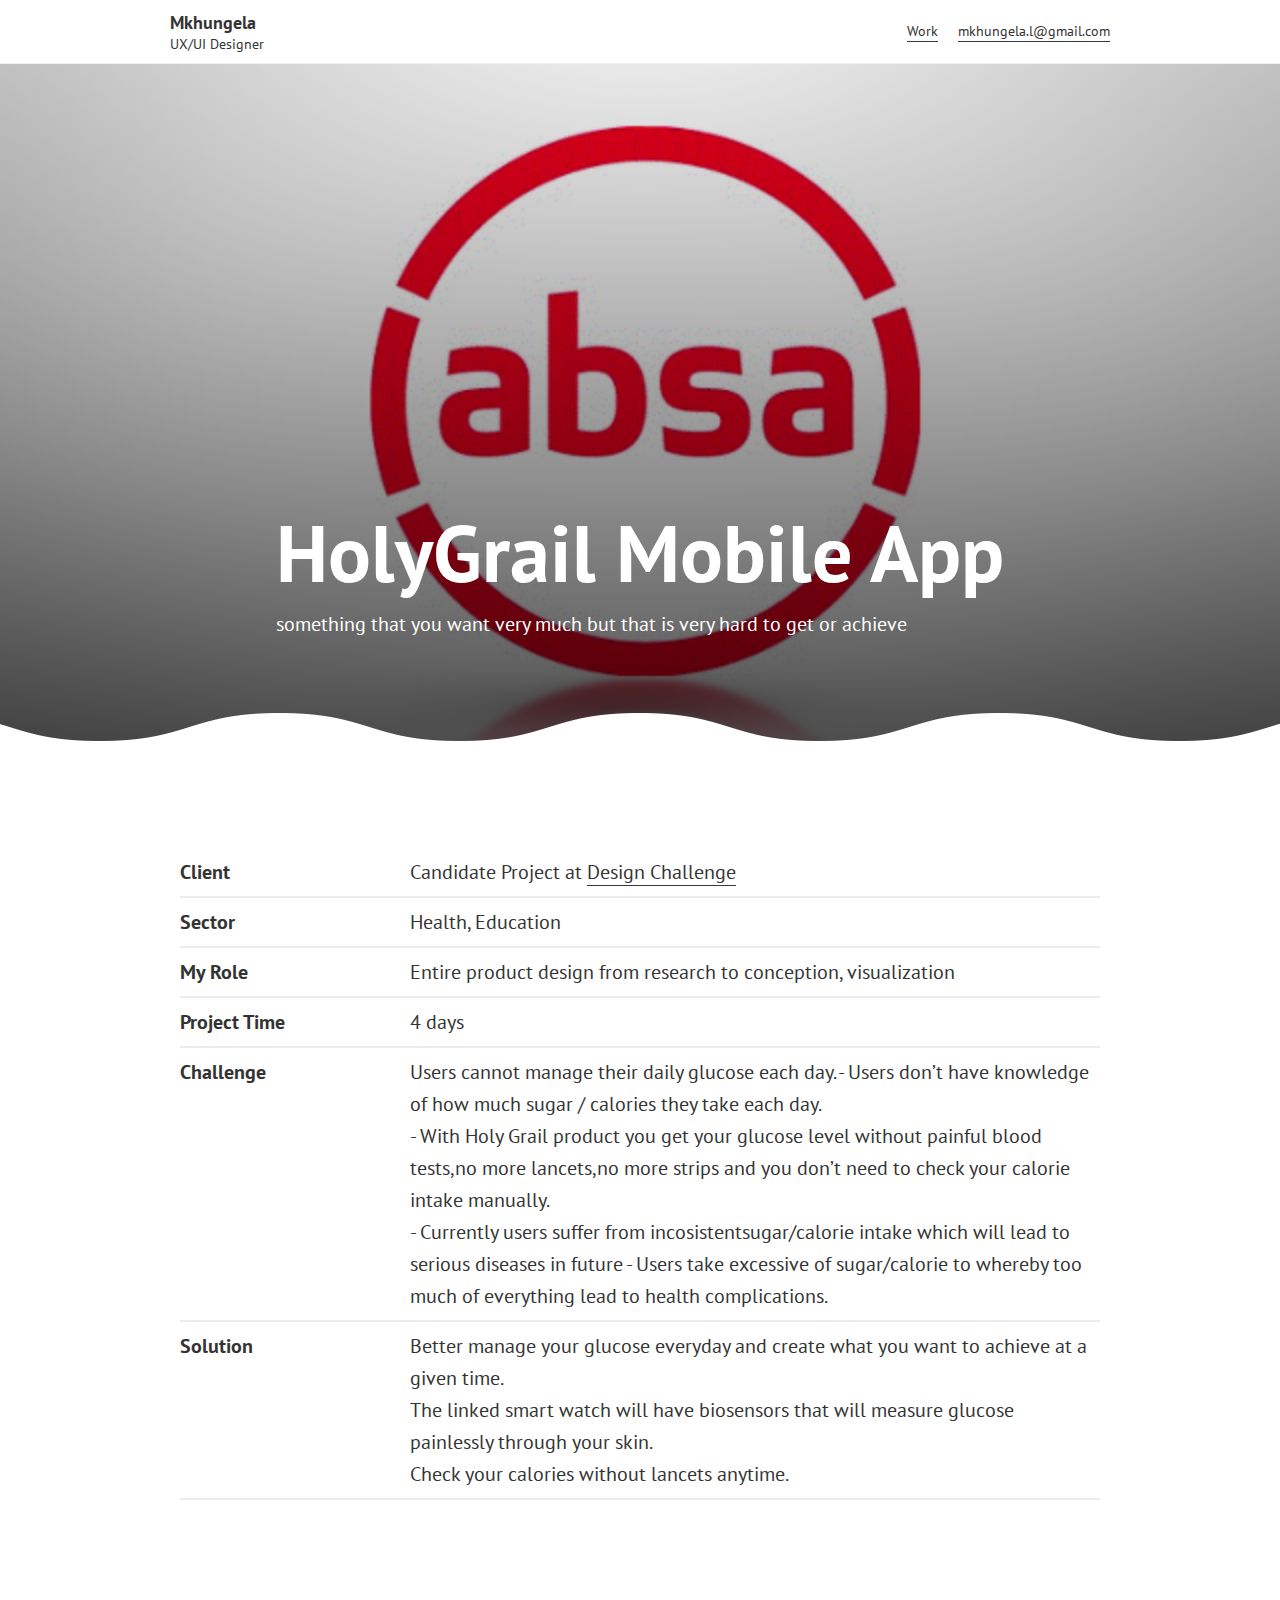
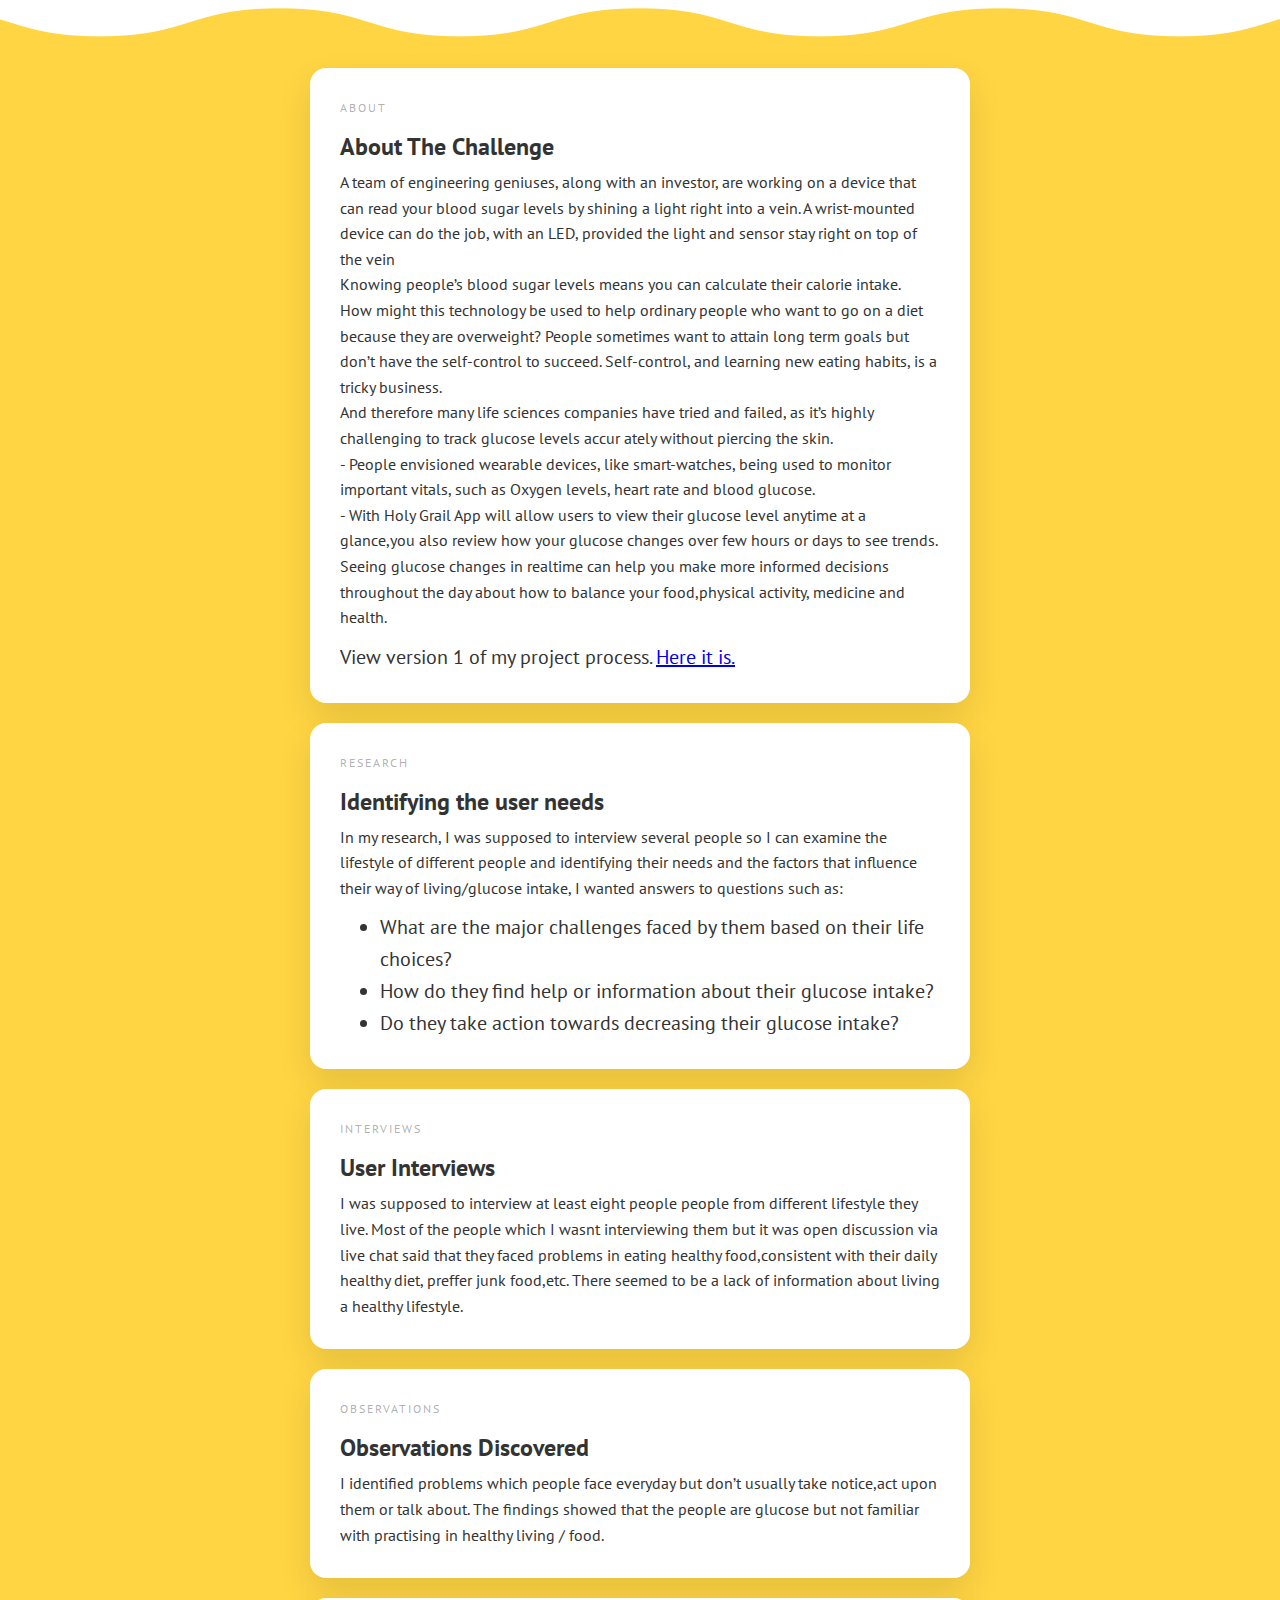
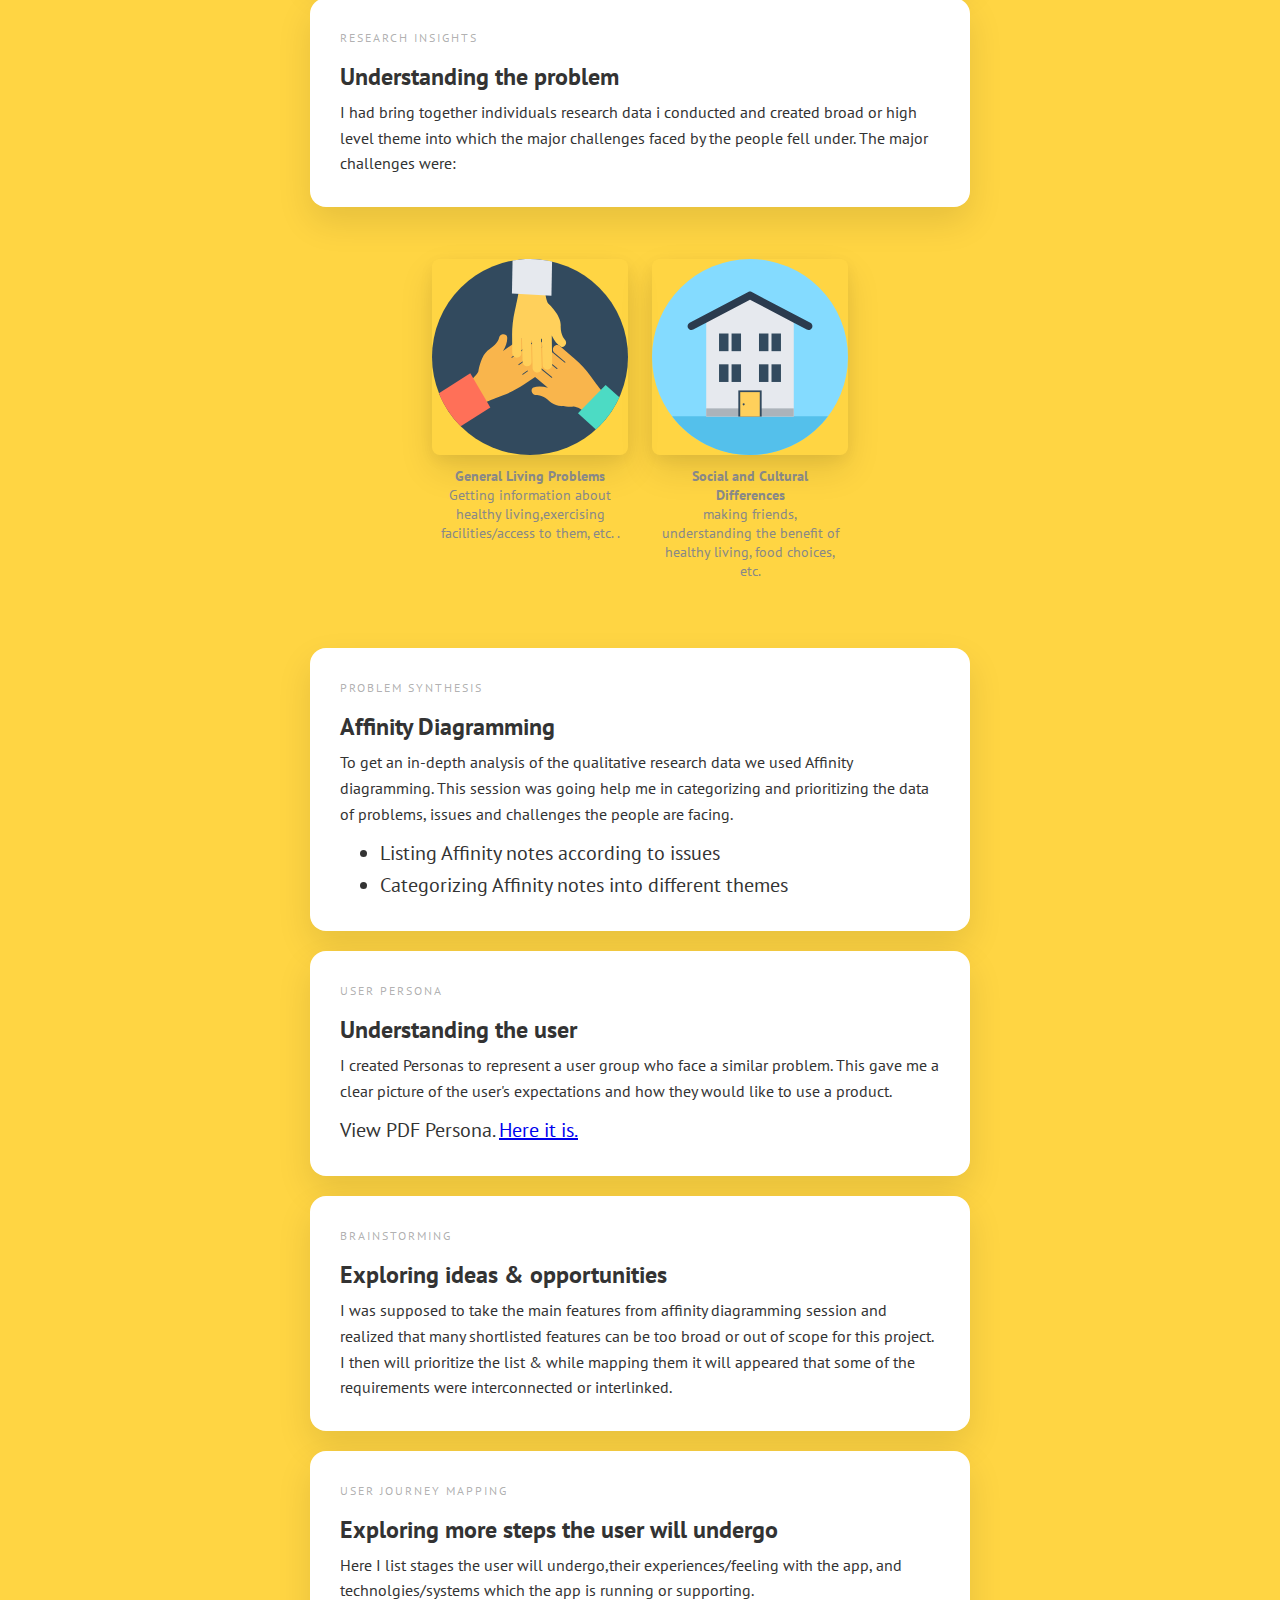
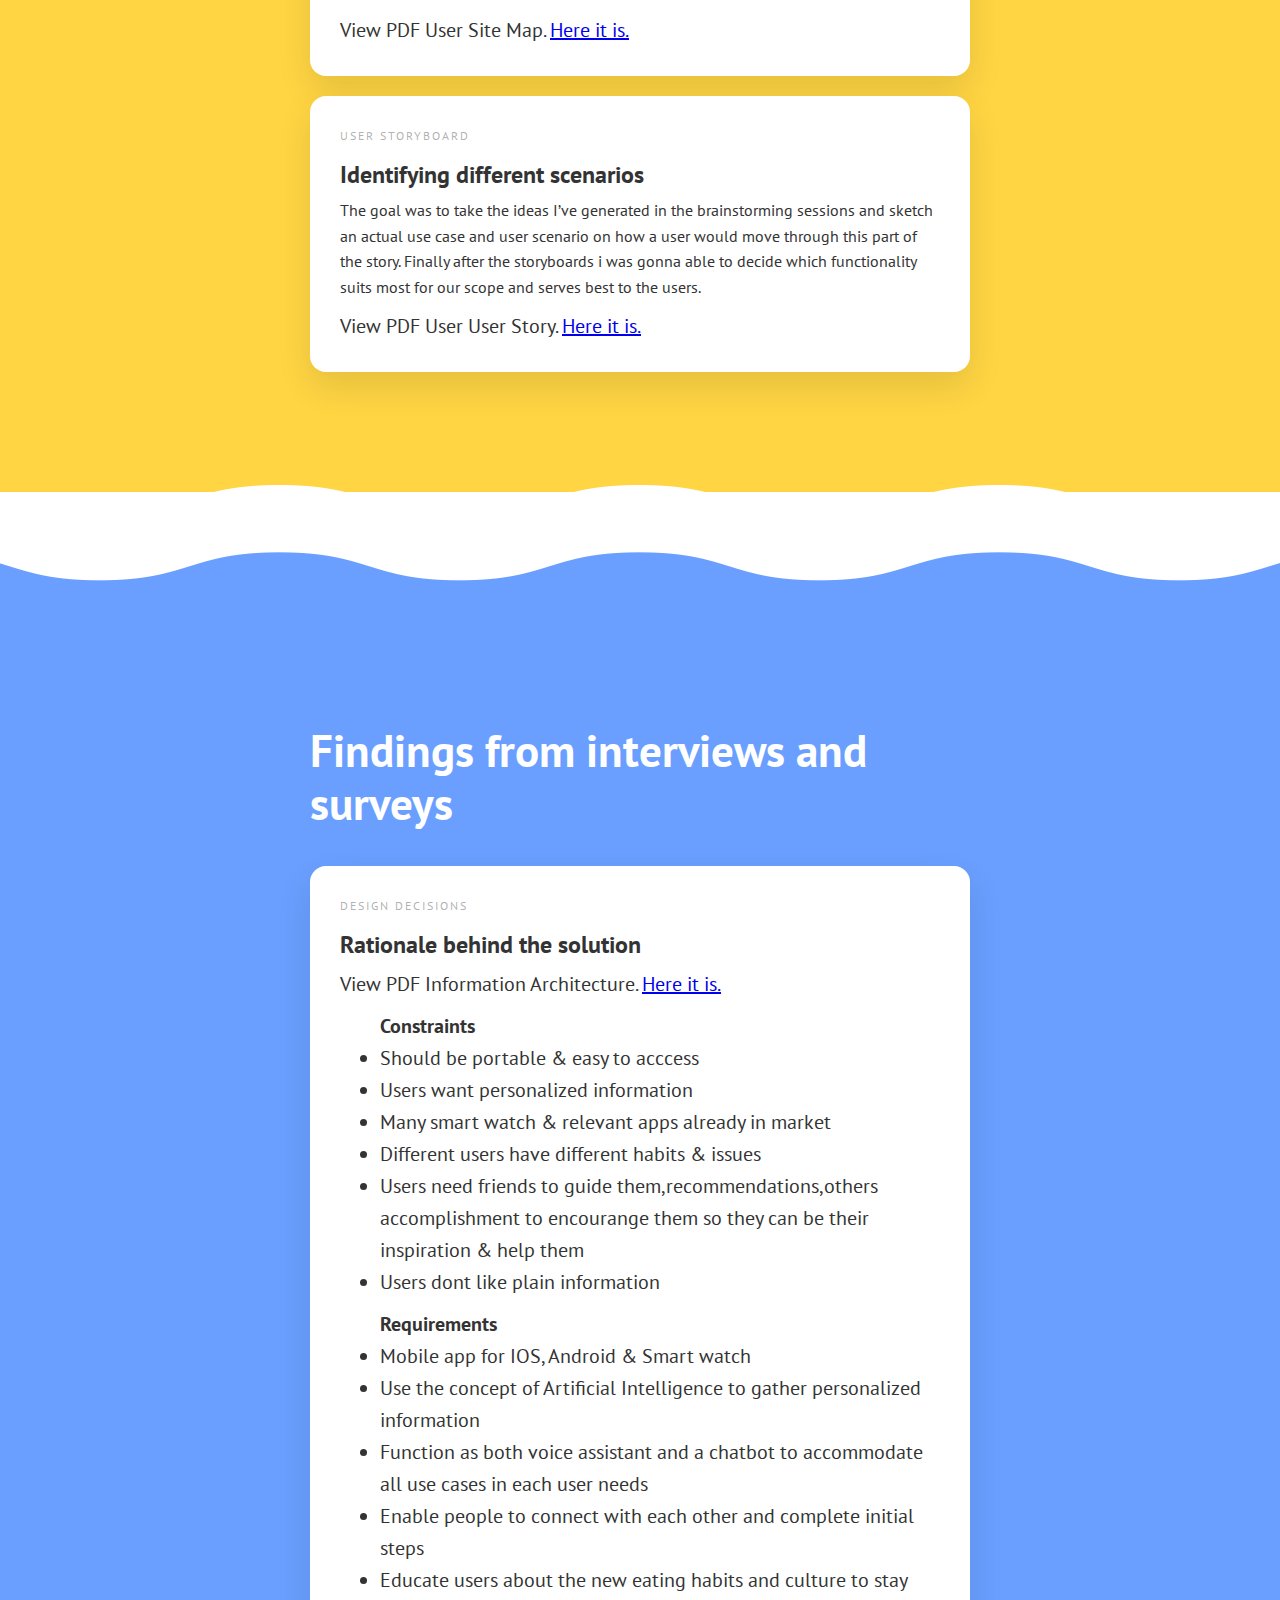
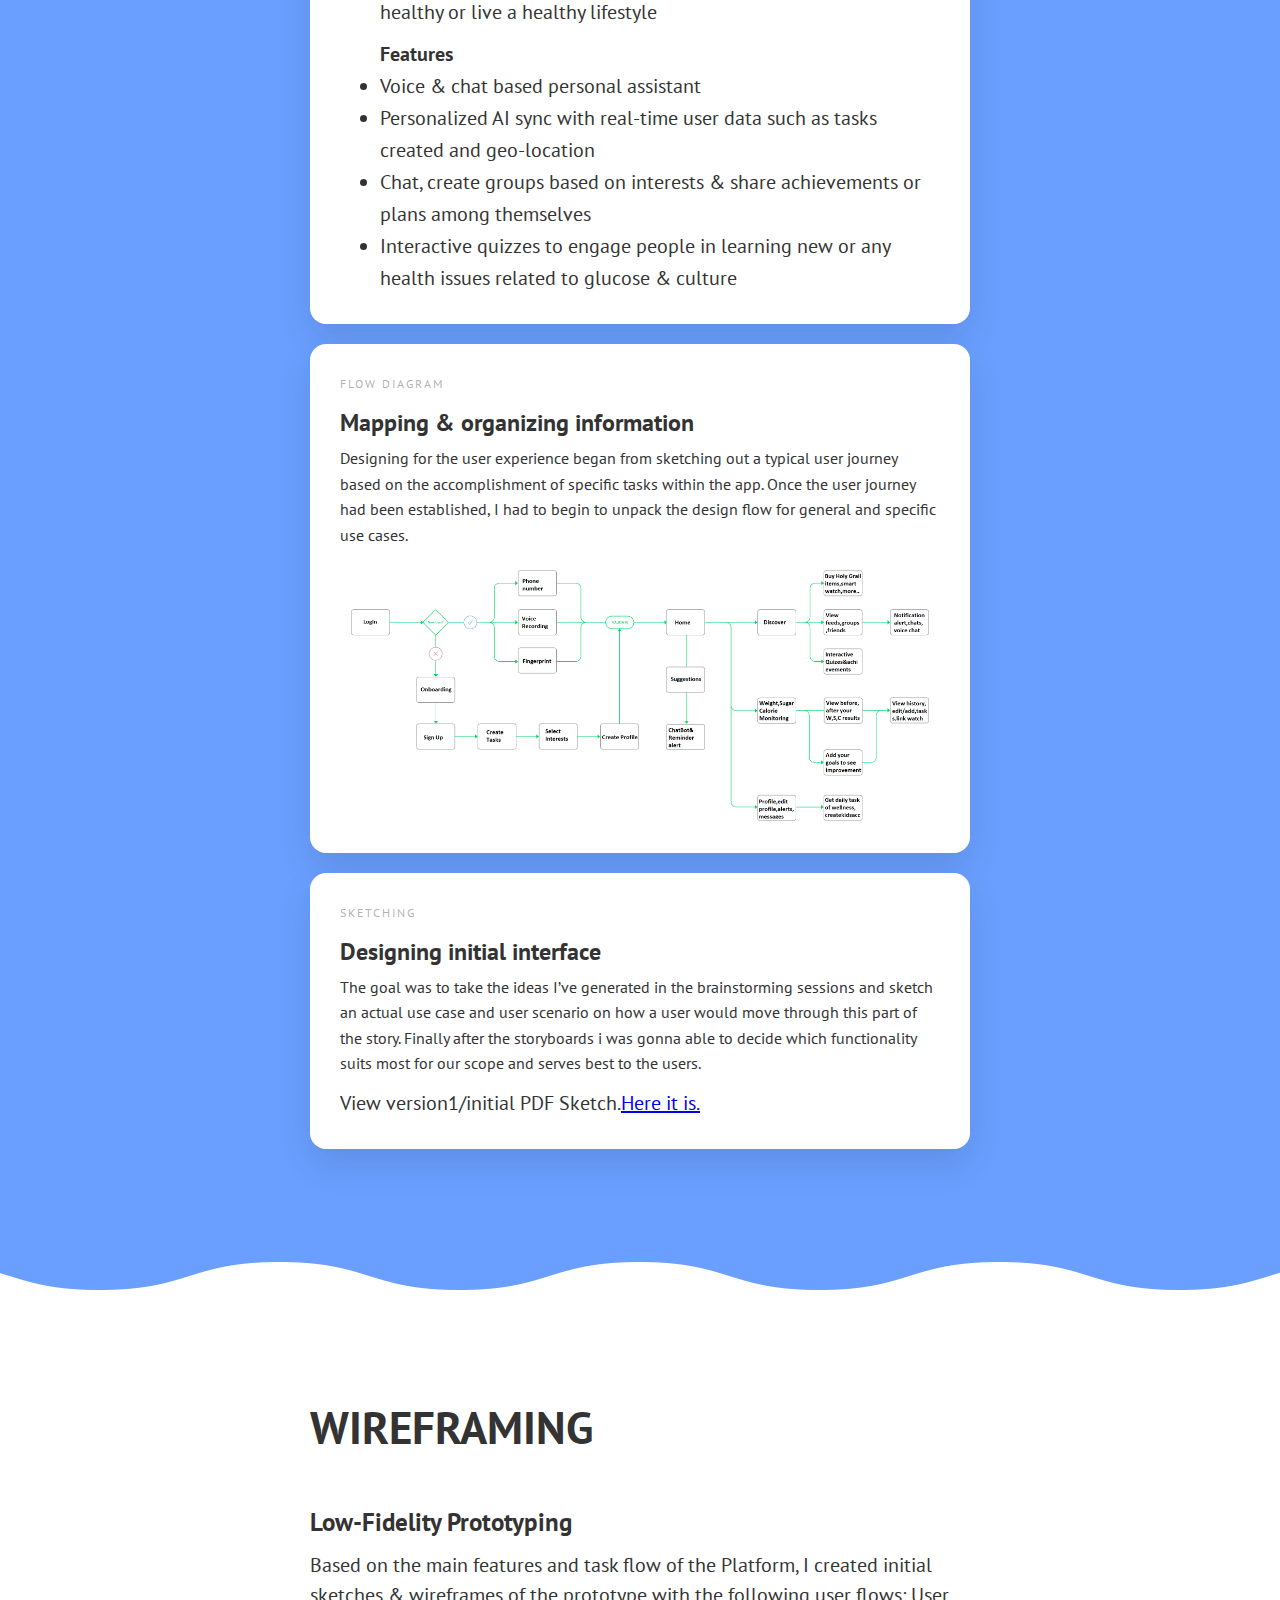
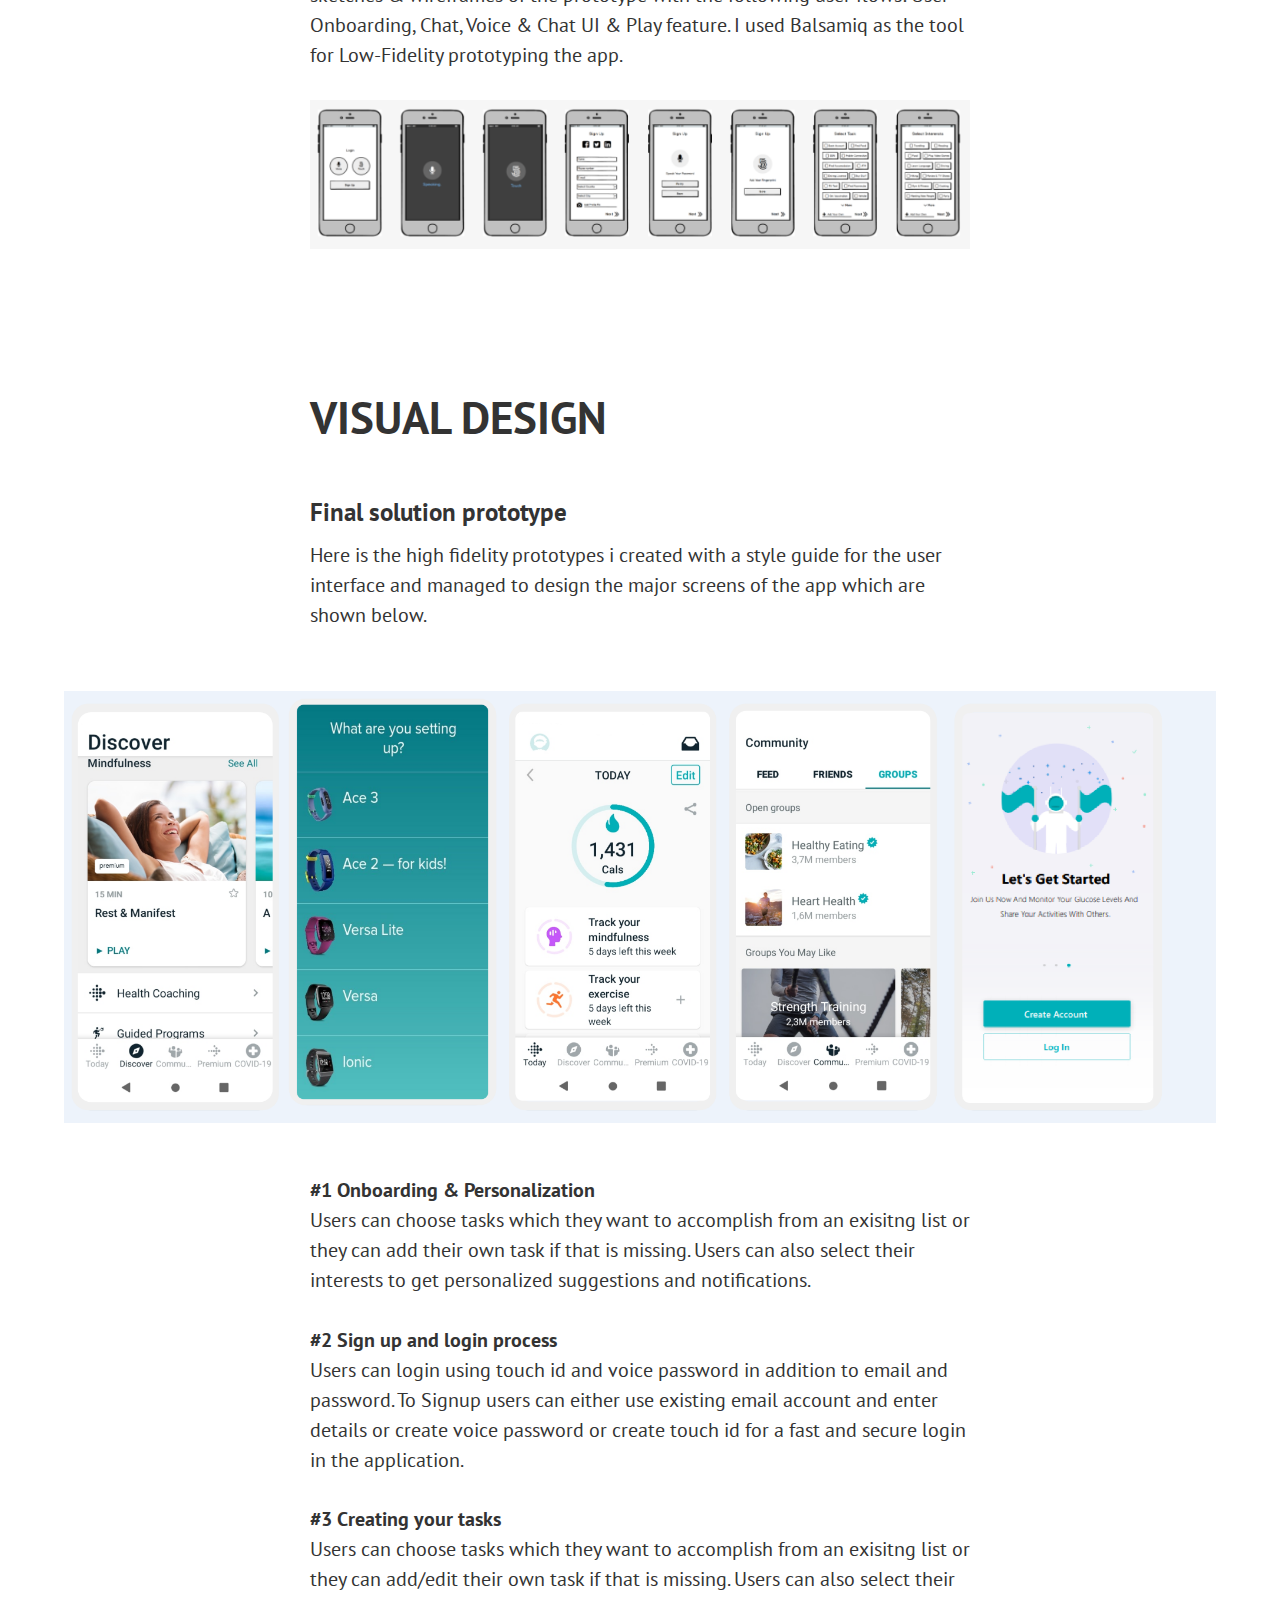
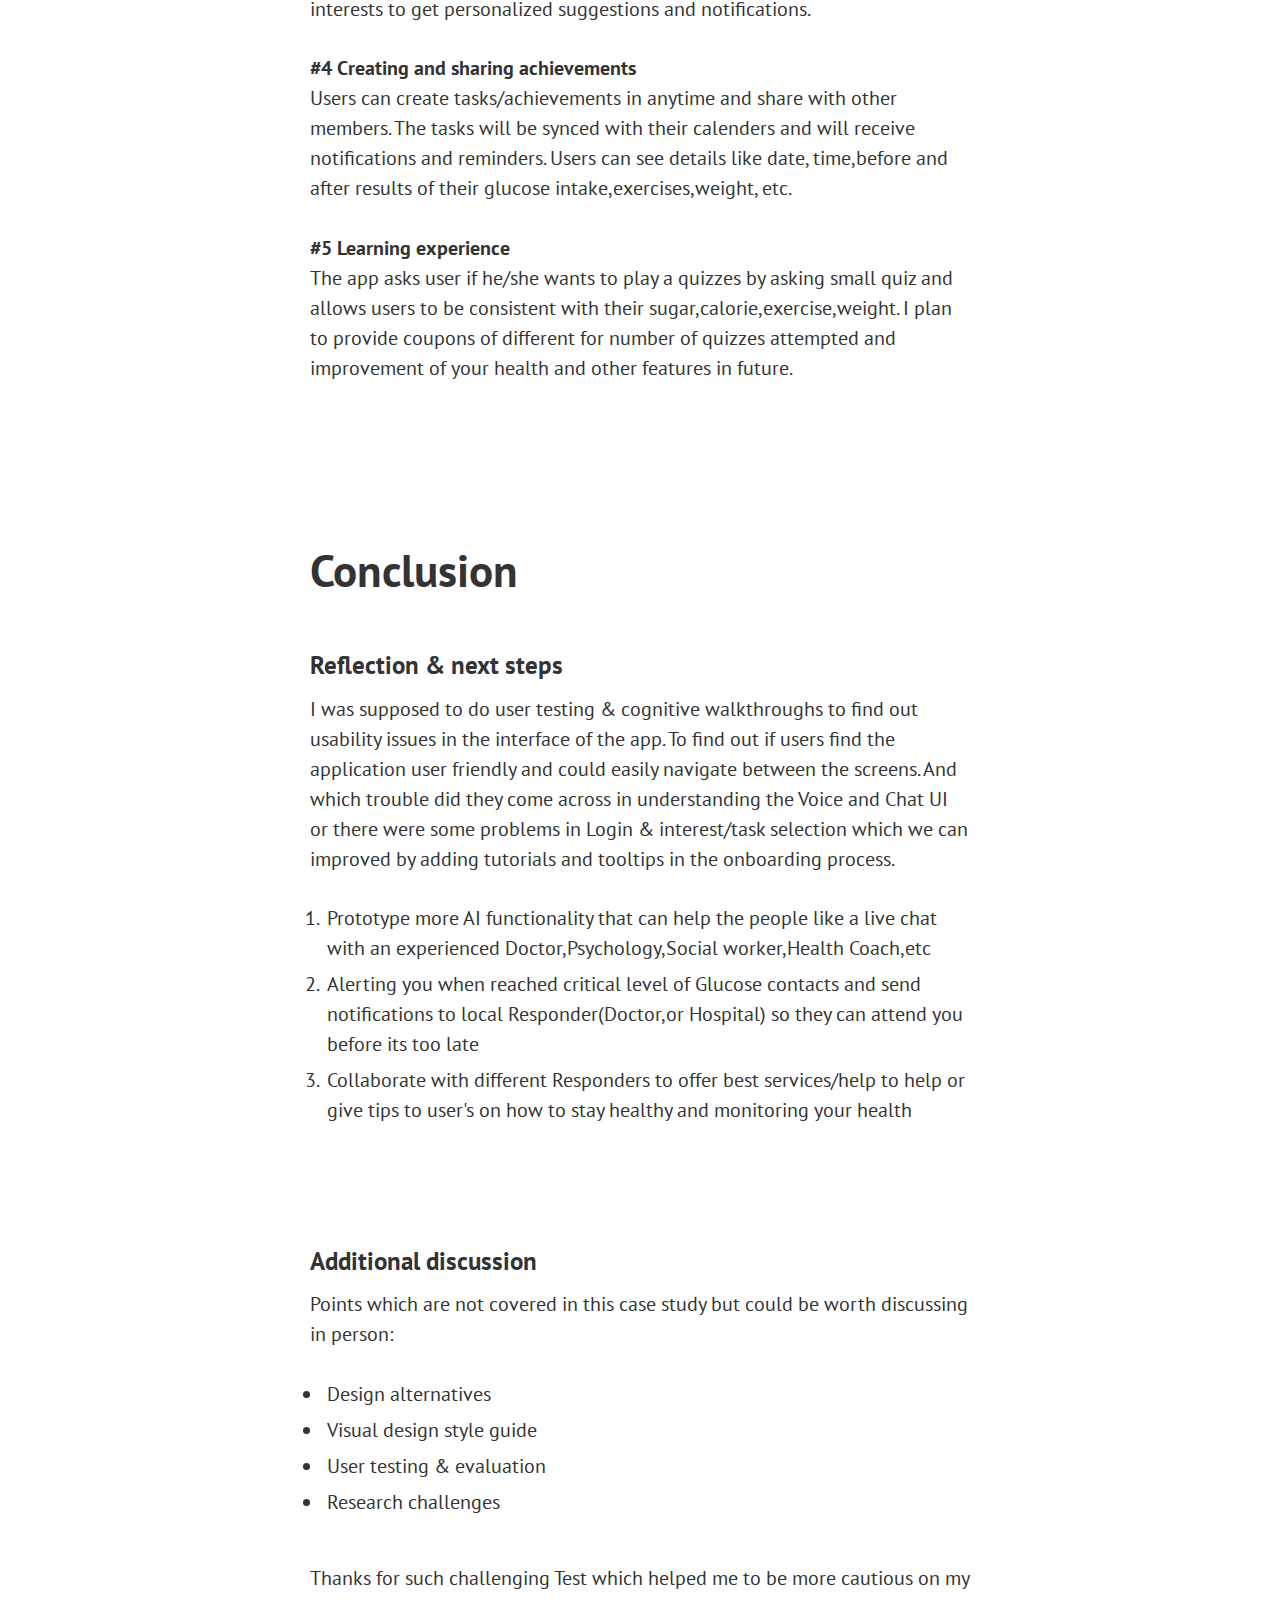
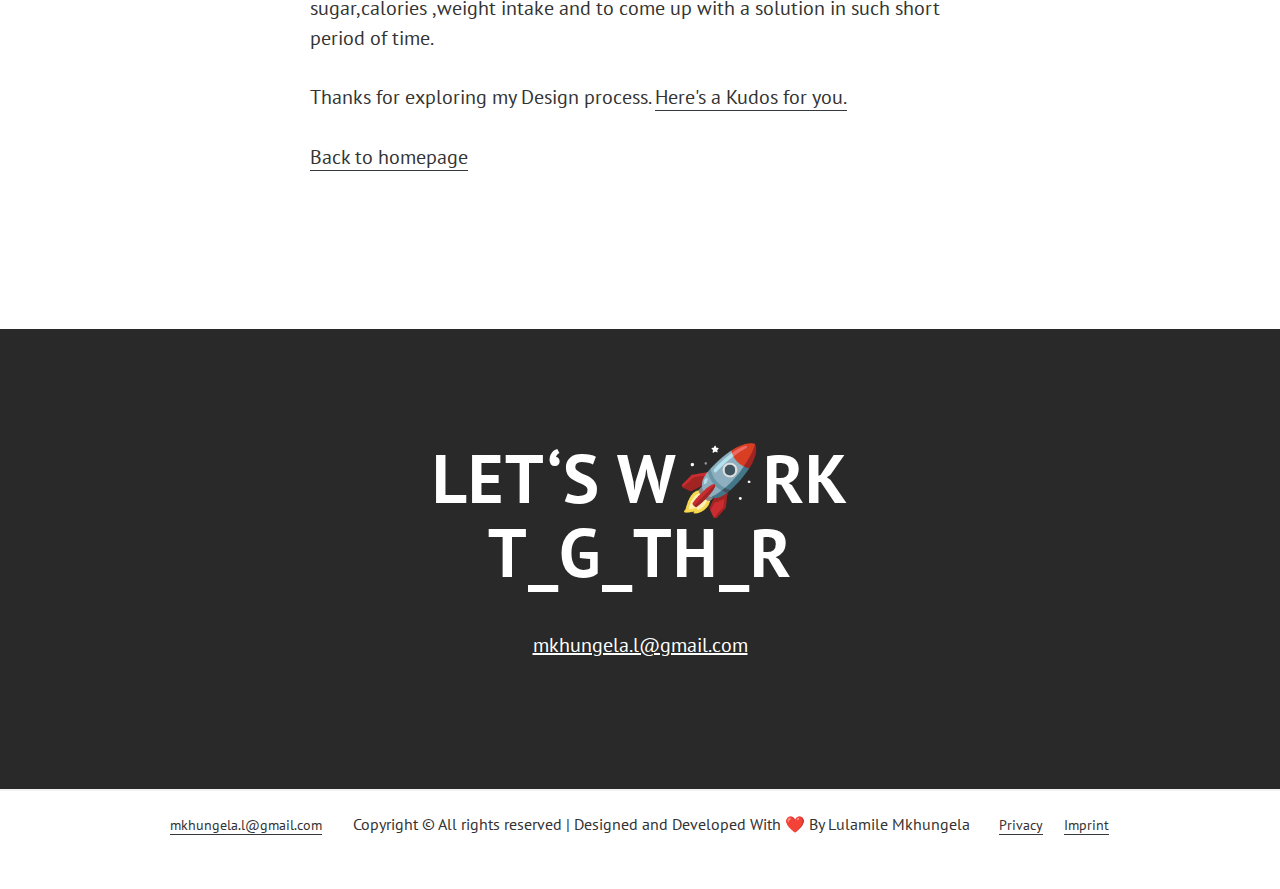
==== commit 1c9a7881: "fixed some errors and layout consistency" ====
--- a/projects/absa.html
+++ b/projects/absa.html
@@ -1,10 +1,9 @@
 <!DOCTYPE html>
 <html data-wf-page="5aa58b90f3d89b0001238dce" data-wf-site="5aa58b90f3d89b0001238dcd" lang="en">
 
-
 <head>
   <meta charset="utf-8">
-  <title>Holy Grail Mobile App</title>
+  <title>HolyGrail App</title>
   <meta content="An attempt to push forward future-proof education" name="description">
   <meta content="width=device-width, initial-scale=1" name="viewport">
   <meta content="Webflow" name="generator">
@@ -141,17 +140,30 @@
       </div>
     </div>
   </nav>
-  <div class="opener-image jka">
-    <div class="div-block-15">
-      <h1 class="project-title">Holy Grail Mobile App</h1>
-      <div class="project-subtitle">(something that you want very much but that is very hard to get or achieve)</div>
-    </div>
-  </div>
   <div class="site-wrapper">
+    <div class="opener-image tinia">
+      <div class="div-block-15">
+        <h1 class="project-title">HolyGrail Mobile App</h1>
+        <div class="project-subtitle">something that you want very much but that is very hard to get or achieve</div>
+      </div>
+    </div>
     <div class="div-block-16">
+      <div class="row">
+        <div class="attribute">Client</div>
+        <div>Candidate Project at <a href="https://absa.co.za" target="_blank" class="marker">Design Challenge</a>
+        </div>
+      </div>
       <div class="row">
         <div class="attribute">Sector</div>
         <div>Health, Education</div>
+      </div>
+      <div class="row">
+        <div class="attribute">My Role</div>
+        <div>Entire product design from research to conception, visualization</div>
+      </div>
+      <div class="row">
+        <div class="attribute">Project Time</div>
+        <div>4 days</div>
       </div>
       <div class="row">
         <div class="attribute">Challenge</div>
@@ -166,18 +178,6 @@
                     - Users take excessive of sugar/calorie to whereby too
                     much of everything lead to health complications.
         </div>
-      </div>
-      <div class="row">
-        <div class="attribute">Timeline</div>
-        <div>4days</div>
-      </div>
-      <div class="row">
-        <div class="attribute">Tools Used</div>
-        <div>Balsamiq Prototyping,AdobeXd, Photoshop, Notepad,Pen and paper</div>
-      </div>
-      <div class="row">
-        <div class="attribute">My Role</div>
-        <div>FullStack UX/UI Designer</div>
       </div>
       <div class="row">
         <div class="attribute">Solution</div>
@@ -194,273 +194,236 @@
         anytime.</p>
             </div>
     </div>
+    <div class="curly-section yellow">     
+      <div class="content-wrapper">
+        <div class="card">
+          <div class="tagline insight-tagline">ABOUT</div>
+          <h3 class="insight-heading">About The Challenge<br></h3>
+          <p class="insight-paragraph">A team of engineering geniuses, along with an investor, are working on a device that can read your blood sugar levels by shining a light right into a vein. A wrist-mounted device can do the job, with an LED, provided the light and sensor stay right on top of the vein<br>Knowing people’s blood sugar levels means you can calculate their calorie intake.<br>
+            How might this technology be used to help ordinary people who want to go on a diet because they are overweight? People sometimes want to attain long term goals but don’t have the self-control to succeed. Self-control, and learning new eating habits, is a tricky business.<br>
+            And therefore many life sciences companies have tried and failed, as it’s highly challenging to track glucose levels accur
+            ately without piercing the skin. <br>
+            - People envisioned wearable devices, like smart-watches, being used to monitor important vitals, such as 
+            Oxygen levels, heart rate and blood glucose. <br>
+            - With Holy Grail App will allow users to view their glucose
+            level anytime at a glance,you also review how your glucose changes over few hours or days to see trends.<br>
+            Seeing glucose changes in realtime can help you make more informed decisions throughout the day about how to balance your food,physical activity, medicine and health.</p>
+            <p class="des">View version 1 of my project process. <a class="ttext" href="assets/img/Project Process.pdf" target="_blank">Here it is.</a>
+        </div>
+        
+        <div class="card">
+          <div class="tagline insight-tagline">RESEARCH</div>
+          <h3 class="insight-heading">Identifying the user needs <br></h3>
+          <p class="insight-paragraph">In my research, I was supposed to interview several people so I can examine the lifestyle of different people and identifying their needs and the factors that influence their way of living/glucose intake, I wanted answers to questions such as:</p>
+          <ul>
+            <li>What are the major challenges faced by them based on their life choices?
+            </li>
+            <li>How do they find help or information about their glucose intake?
+            </li>
+            <li>Do they take action towards decreasing their glucose intake?
+            </li>
+          </ul>
+        </div>
+
+        <div class="card">
+          <div class="tagline insight-tagline">INTERVIEWS</div>
+          <h3 class="insight-heading">User Interviews<br></h3>
+          <p class="insight-paragraph">I was supposed to interview at least eight people people from different lifestyle they live. Most of the people which I wasnt interviewing them but it was open discussion via live chat said that they faced problems in eating healthy food,consistent with their daily healthy diet, preffer junk food,etc. There seemed to be a lack of information about living a healthy lifestyle.</p>
+        </div>
+
+        <div class="card">
+          <div class="tagline insight-tagline">OBSERVATIONS</div>
+          <h3 class="insight-heading">Observations Discovered<br></h3>
+          <p class="insight-paragraph">I identified problems which people face everyday but don’t usually take notice,act upon them or talk about. The findings showed that the people are glucose but not familiar with practising in healthy living / food.</p>
+        </div>
+
+        <div class="card">
+          <div class="tagline insight-tagline">RESEARCH INSIGHTS</div>
+          <h3 class="insight-heading">Understanding the problem  <br></h3>
+          <p class="insight-paragraph">I had bring together individuals research data i conducted and created broad or high level theme into which the major challenges faced by the people fell under. The major challenges were:</p>
+        </div>
+        <div class="div-block-12">
+          <div class="img-1-3"><img src="../images/14.svg" alt="" class="image floating wcaption">
+            <div class="text-block-5"><b>General Living
+              Problems</b> </br>
+              Getting information about healthy living,exercising facilities/access to them, etc.          .</div>
+          </div>
+          <div class="img-1-3"><img src="../images/11.svg" alt="" class="image floating wcaption">
+            <div class="text-block-5"> <b>Social and
+              Cultural Differences</b> </br>
+              making friends, understanding the benefit of healthy living, food choices, etc.</div>
+          </div>
+        </div>
+
+        <div class="card">
+          <div class="tagline insight-tagline"> PROBLEM SYNTHESIS</div>
+          <h3 class="insight-heading">Affinity Diagramming<br></h3>
+          <p class="insight-paragraph">To get an in-depth analysis of the qualitative research data we used Affinity diagramming. This session was going help me in categorizing and prioritizing the data of problems, issues and challenges the people are facing.</p>
+          <ul>
+            <li>Listing Affinity notes according to issues</li>
+            <li>Categorizing Affinity notes into different themes</li>
+          </ul>
+        </div>
+      </div>
+
+      <div class="content-wrapper">
+        <div class="card">
+          <div class="tagline insight-tagline"> USER PERSONA</div>
+          <h3 class="insight-heading">Understanding the user <br></h3>
+          <p class="insight-paragraph">I created Personas to represent a user group who face a similar problem. This gave me a clear picture of the user's expectations and how they would like to use a product.</p>
+          <p class="des">View PDF Persona. <a class="ttext" href="../images/userpersona.pdf" target="_blank">Here it is.</a>
+
+        </div>
+        <div class="card">
+          <div class="tagline insight-tagline">BRAINSTORMING</div>
+          <h3 class="insight-heading">Exploring ideas & opportunities<br></h3>
+          <p class="insight-paragraph">I was supposed to take the main features from affinity diagramming session and realized that many shortlisted features can be too broad or out of scope for this project. I then will prioritize the list & while mapping them it will appeared that some of the requirements were interconnected or interlinked.</p>
+        </div>
+        <div class="card">
+          <div class="tagline insight-tagline"> USER JOURNEY MAPPING</div>
+          <h3 class="insight-heading">Exploring more steps the user will undergo <br></h3>
+          <p class="insight-paragraph">Here I list stages the user will undergo,their experiences/feeling with the app, and technolgies/systems which the app is running or supporting.  </p>
+          <p class="des">View PDF User Site Map. <a class="ttext" href="../images/usersitemap.pdf" target="_blank">Here it is.</a>
+        </div>
+        <div class="card">
+          <div class="tagline insight-tagline"> USER STORYBOARD</div>
+          <h3 class="insight-heading">Identifying different scenarios <br></h3>
+          <p class="insight-paragraph">The goal was to take the ideas I’ve generated in the brainstorming sessions and sketch an actual use case and user scenario on how a user would move through this part of the story. Finally after the storyboards i was gonna able to decide which functionality suits most for our scope and serves best to the users.  </p>
+          <p class="des">View PDF User User Story. <a class="ttext" href="../images/epic.pdf" target="_blank">Here it is.</a>
+          </div>
+      </div>
+    </div>
+
+    <div class="curly-section blue">
+      <div class="rich-kid w-richtext">
+        <h2>Findings from interviews and surveys</h2>
+      </div>
+      <div class="content-wrapper">
+        <div class="card">
+          <div class="tagline insight-tagline">DESIGN DECISIONS</div>
+          <h3 class="insight-heading">Rationale behind the solution<br></h3>
+          <p class="des">View PDF Information Architecture. <a class="ttext" href="../images/info structure.pdf" target="_blank">Here it is.</a>
+
+            <ul> <b>Constraints</b>
+              <li>Should be portable & easy to acccess </li>
+              <li >Users want personalized information</li>
+              <li>Many smart watch & relevant apps already in market</li>
+              <li>Different users have different habits & issues</li>
+              <li>Users need friends to guide them,recommendations,others accomplishment to encourange them so they can be their inspiration & help them</li>
+              <li>Users dont like plain information</li>
+            </ul>
+            <ul> <b>Requirements</b>
+              <li>Mobile app for IOS, Android & Smart watch</li>
+              <li>Use the concept of Artificial Intelligence to gather personalized information</li>
+              <li>Function as both voice assistant and a chatbot to accommodate all use cases in each user needs</li>
+              <li>Enable people to connect with each other and complete initial steps</li>
+              <li>Educate users about the new eating habits and culture to stay healthy or live a healthy lifestyle</li>
+          </ul>
+          <ul> <b>Features</b>
+            <li>Voice & chat based personal assistant</li>
+            <li>Personalized AI sync with real-time user data such as tasks created and geo-location</li>
+            <li>Chat, create groups based on interests & share achievements or plans among themselves</li>
+            <li>Interactive  quizzes to engage people in learning new or any health issues related to glucose & culture</li>
+        </ul>
+          </div>
+
+        <div class="card">
+          <div class="tagline insight-tagline"> FLOW DIAGRAM </div>
+          <h3 class="insight-heading">Mapping & organizing information<br></h3>
+          <p class="insight-paragraph">Designing for the user experience began from sketching out a typical user journey based on the accomplishment of specific tasks within the app. Once the user journey had been established, I had to begin to unpack the design flow for general and specific use cases.  </p>
+          <img src="../images/map.png" >
+        </div>
+
+        <div class="card">
+          <div class="tagline insight-tagline">SKETCHING</div>
+          <h3 class="insight-heading">Designing initial interface<br></h3>
+          <p class="insight-paragraph">The goal was to take the ideas I’ve generated in the brainstorming sessions and sketch an actual use case and user scenario on how a user would move through this part of the story. Finally after the storyboards i was gonna able to decide which functionality suits most for our scope and serves best to the users.  </p>
+          <p class="des">View version1/initial PDF Sketch.<a class="ttext" href="../images/wireframe.pdf" target="_blank">Here it is.</a>
+          </div>
+      </div>
+    </div>
     <div class="rich-kid w-richtext">
-      <h4> #1 </h4>
-      <h3><strong>‍</strong>About The Challenge</h3>
-      <p>A team of engineering geniuses, along with an investor, are working on a device that can read your blood sugar levels by shining a light right into a vein. A wrist-mounted device can do the job, with an LED, provided the light and sensor stay right on top of the vein<br>Knowing people’s blood sugar levels means you can calculate their calorie intake.<br>
-        How might this technology be used to help ordinary people who want to go on a diet because they are overweight? People sometimes want to attain long term goals but don’t have the self-control to succeed. Self-control, and learning new eating habits, is a tricky business.<br>
-        And therefore many life sciences companies have tried and failed, as it’s highly challenging to track glucose levels accur
-        ately without piercing the skin. <br>
-        - People envisioned wearable devices, like smart-watches, being used to monitor important vitals, such as 
-        Oxygen levels, heart rate and blood glucose. <br>
-        - With Holy Grail App will allow users to view their glucose
-        level anytime at a glance,you also review how your glucose changes over few hours or days to see trends.<br>
-        Seeing glucose changes in realtime can help you make more informed decisions throughout the day about how to balance your food,physical activity, medicine and health.</p>
-
-        <p class="des">View version 1 of my project process. <a class="ttext" href="assets/img/Project Process.pdf" target="_blank">Here it is.</a>
-
-        <h4  class="rich-kid w-richtext">RESEARCH</h4>
-      <h3>Identifying the user needs      </h3>
-      <p>In my research, I was supposed to interview several people so I can examine the lifestyle of different people and identifying their needs and the factors that influence their way of living/glucose intake, I wanted answers to questions such as:</p>
-      <ul>
-        <li>What are the major challenges faced by them based on their life choices?
-        </li>
-        <li>How do they find help or information about their glucose intake?
-        </li>
-        <li>Do they take action towards decreasing their glucose intake?
-        </li>
-      </ul>
-      <h3>User Interviews      </h3>
-      <p>I was supposed to interview at least eight people people from different lifestyle they live. Most of the people which I wasnt interviewing them but it was open discussion via live chat said that they faced problems in eating healthy food,consistent with their daily healthy diet, preffer junk food,etc. There seemed to be a lack of information about living a healthy lifestyle.</p>
-      <h3>Observations</h3>
-      <p>I identified problems which people face everyday but don’t usually take notice,act upon them or talk about. The findings showed that the people are glucose but not familiar with practising in healthy living / food.</p>
-
-      <h4  class="rich-kid w-richtext">RESEARCH INSIGHTS</h4>
-      <h3>Understanding the problem      </h3>
-      <p>I had bring together individuals research data i conducted and created broad or high level theme into which the major challenges faced by the people fell under. The major challenges were:</p>
-
-    </div>
-    <div class="div-block-12">
-      <div class="img-1-3"><img src="../images/14.svg" alt="" class="image floating wcaption">
-        <div class="text-block-5"><b>General Living
-          Problems</b> </br>
-          Getting information about healthy living,exercising facilities/access to them, etc.          .</div>
-      </div>
-      <div class="img-1-3"><img src="../images/11.svg" alt="" class="image floating wcaption">
-        <div class="text-block-5"> <b>Social and
-          Cultural Differences</b> </br>
-          making friends, understanding the benefit of healthy living, food choices, etc.</div>
-      </div>
-    </div>
-
+      <h2> WIREFRAMING </h2>
+      <h3> Low-Fidelity Prototyping  </h3>
+      <p>Based on the main features and task flow of the Platform, I created initial sketches & wireframes of the prototype with the following user flows: User Onboarding, Chat, Voice & Chat UI & Play feature. I used Balsamiq as the tool for Low-Fidelity prototyping the app.  </p>
+      <figure class="w-richtext-align-fullwidth w-richtext-figure-type-image">
+        <div><img src="../images/wiree.PNG" alt=""></div>
+      </figure>
+    </div>
     <div class="rich-kid w-richtext">
-      <h4> PROBLEM SYNTHESIS  </h4>
-      <h3>Affinity Diagramming      </h3>
-      <p>To get an in-depth analysis of the qualitative research data we used Affinity diagramming. This session was going help me in categorizing and prioritizing the data of problems, issues and challenges the people are facing.</p>
-<ul>
-  <li>Listing Affinity notes according to issues</li>
-  <li>Categorizing Affinity notes into different themes</li>
-</ul>
-<div class="rich-kid w-richtext">
-  <h4> USER PERSONA  </h4>
-  <h3>Understanding the user  </h3>
-<p>I created Personas to represent a user group who face a similar problem. This gave me a clear picture of the user's expectations and how they would like to use a product.</p>
-<p class="des">View PDF Persona. <a class="ttext" href="../images/userpersona.pdf" target="_blank">Here it is.</a>
-</div>
-<div class="rich-kid w-richtext">
-  <h4> BRAINSTORMING  </h4>
-  <h3>Exploring ideas & opportunities  </h3>
-<p>I was supposed to take the main features from affinity diagramming session and realized that many shortlisted features can be too broad or out of scope for this project. I then will prioritize the list & while mapping them it will appeared that some of the requirements were interconnected or interlinked.</p>
-   
-<div class="rich-kid w-richtext">
-  <h4> USER JOURNEY MAPPING  </h4>
-  <h3>Exploring more steps the user will undergo  </h3>
-  <p>Here I list stages the user will undergo,their experiences/feeling with the app, and technolgies/systems which the app is running or supporting.  </p>
-<p class="des">View PDF User Site Map. <a class="ttext" href="../images/usersitemap.pdf" target="_blank">Here it is.</a>
-</div>
-
-<div class="rich-kid w-richtext">
-  <h4> USER STORYBOARD  </h4>
-  <h3>Identifying different scenarios  </h3>
-  <p>The goal was to take the ideas I’ve generated in the brainstorming sessions and sketch an actual use case and user scenario on how a user would move through this part of the story. Finally after the storyboards i was gonna able to decide which functionality suits most for our scope and serves best to the users.  </p>
-<p class="des">View PDF User User Story. <a class="ttext" href="../images/epic.pdf" target="_blank">Here it is.</a>
-</div>
-
-<div class="rich-kid w-richtext">
-  <h4> DESIGN DECISIONS  </h4>
-  <h3>Rationale behind the solution  </h3>
-  <p class="des">View PDF Information Architecture. <a class="ttext" href="../images/info structure.pdf" target="_blank">Here it is.</a>
-    <ul> <b>Constraints</b>
-      <li>Should be portable & easy to acccess </li>
-      <li >Users want personalized information</li>
-      <li>Many smart watch & relevant apps already in market</li>
-      <li>Different users have different habits & issues</li>
-      <li>Users need friends to guide them,recommendations,others accomplishment to encourange them so they can be their inspiration & help them</li>
-      <li>Users dont like plain information</li>
+      <h2>VISUAL DESIGN </h2>
+      <h3>Final solution prototype </h3>
+      <p>Here is the high fidelity prototypes i created with a style guide for the user interface and managed to design the major screens of the app which are shown below.  </p>
+    </div><img src="../images/Flat – 7.png" srcset="../images/Flat – 7-p-500.png 500w, ../images/Flat – 7-p-800.png 800w, ../images/Flat – 7-p-1080.png 1080w, ../images/Flat – 7.png 1920w" sizes="100vw" alt="" class="image">
+
+    <div class="rich-kid w-richtext">     
+      <p><strong>#1 Onboarding & Personalization</strong> <br>Users can choose tasks which they want to accomplish from an exisitng list or they can add their own task if that is missing. Users can also select their interests to get personalized suggestions and notifications.<br></p>
+      <p><strong>#2 Sign up and login process <br>‍</strong>Users can login using touch id and voice password in addition to email and password. To Signup users can either use existing email account and enter details or create voice password or create touch id for a fast and secure login in the application.<br></p>
+      <p><strong>#3 Creating your tasks <br>‍</strong>Users can choose tasks which they want to accomplish from an exisitng list or they can add/edit their own task if that is missing. Users can also select their interests to get personalized suggestions and notifications.<br></p>
+      <p><strong>#4 Creating and sharing achievements <br>‍</strong>Users can create tasks/achievements in anytime and share with other members. The tasks will be synced with their calenders and will receive notifications and reminders. Users can see details like date, time,before and after results of their glucose intake,exercises,weight, etc.<strong>‍</strong></p>
+      <p><strong>#5 Learning experience <br>‍</strong>The app asks user if he/she wants to play a quizzes by asking small quiz and allows users to be consistent with their sugar,calorie,exercise,weight. I plan to provide coupons of different for number of quizzes attempted and improvement of your health and other features in future.<br></p>
+      
+    </div>
+
+    <div class="rich-kid w-richtext">
+      <h2>Conclusion</h2>
+      <h3>Reflection & next steps</h3>
+      <p class="des">I was supposed to do user testing & cognitive walkthroughs to find out usability issues in the interface of the app. To find out if users find the application user friendly and could easily navigate between the screens. And which trouble did they come across in understanding the Voice and Chat UI or there were some problems in Login & interest/task selection which we can improved by adding tutorials and tooltips in the onboarding process.
+      </p>
+      <ol style="margin-left: -27px;">
+        <li class="des">Prototype more AI functionality that can help the people like a live chat with an experienced Doctor,Psychology,Social worker,Health Coach,etc</li>
+        <li class="des">Alerting you when reached critical level of Glucose contacts and send notifications to local Responder(Doctor,or Hospital) so they can attend you before its too late</li>
+        <li class="des">Collaborate with different Responders to offer best services/help to help or give tips to  user's on how to stay healthy and monitoring your health</li>
+      </ol>
+    </div>
+    
+    <div class="rich-kid w-richtext">
+      <h3>Additional discussion</h3>
+      <p class="des">Points which are not covered in this case study but could be worth discussing in person:
+      </p>
+      <ul style="margin-left: -27px;">
+        <li class="des">Design alternatives</li>
+        <li class="des">Visual design style guide</li>
+        <li class="des">User testing & evaluation</li>
+        <li class="des">Research challenges</li>
     </ul>
-    <ul> <b>Requirements</b>
-      <li>Mobile app for IOS, Android & Smart watch</li>
-      <li>Use the concept of Artificial Intelligence to gather personalized information</li>
-      <li>Function as both voice assistant and a chatbot to accommodate all use cases in each user needs</li>
-      <li>Enable people to connect with each other and complete initial steps</li>
-      <li>Educate users about the new eating habits and culture to stay healthy or live a healthy lifestyle</li>
-  </ul>
-  <ul> <b>Features</b>
-    <li>Voice & chat based personal assistant</li>
-    <li>Personalized AI sync with real-time user data such as tasks created and geo-location</li>
-    <li>Chat, create groups based on interests & share achievements or plans among themselves</li>
-    <li>Interactive  quizzes to engage people in learning new or any health issues related to glucose & culture</li>
-</ul>
-<div class="rich-kid w-richtext">
-  <h4> FLOW DIAGRAM  </h4>
-  <h3>Mapping & organizing information  </h3>
-  <p>Designing for the user experience began from sketching out a typical user journey based on the accomplishment of specific tasks within the app. Once the user journey had been established, I had to begin to unpack the design flow for general and specific use cases.  </p>
-  <img src="../images/map.png" srcset="../images/map-p-500.png 500w, ../images/map-p-800.png 800w, ../images/map.png 910w" sizes="90vw" alt="" class="image floating">
-
-  <!-- <img src="../images/map.png" srcset="../images/map-p-500.png 500w, ../images/map-p-800.png 800w, ../images/map.png 910w" sizes="90vw" alt="" class="image floating"> -->
-
-</div>
-<div class="rich-kid w-richtext">
-  <h4> SKETCHING  </h4>
-  <h3>Designing initial interface  </h3>
-  <p>The goal was to take the ideas I’ve generated in the brainstorming sessions and sketch an actual use case and user scenario on how a user would move through this part of the story. Finally after the storyboards i was gonna able to decide which functionality suits most for our scope and serves best to the users.  </p>
-<p class="des">View version1/initial PDF Sketch.<a class="ttext" href="../images/wireframe.pdf" target="_blank">Here it is.</a>
-</div>
-<div class="rich-kid w-richtext">
-  <h4> WIREFRAMING  </h4>
-  <h3>Low-Fidelity Prototyping  </h3>
-  <p>Based on the main features and task flow of the Platform, I created initial sketches & wireframes of the prototype with the following user flows: User Onboarding, Chat, Voice & Chat UI & Play feature. I used Balsamiq as the tool for Low-Fidelity prototyping the app.  </p>
-  <div>
-</div>
-</div>
-<img src="../images/wiree.png" srcset="../images/wiree-p-500.png 500w, ../images/wiree-p-800.png 800w, ../images/wiree.png 910w" sizes="90vw" alt="" class="image floating">
-
-<div class="rich-kid w-richtext">
-  <h4> VISUAL DESIGN  </h4>
-  <h3>Final solution prototype  </h3>
-  <p>Here is the high fidelity prototypes i created with a style guide for the user interface and managed to design the major screens of the app which are shown below.  </p>
-</div> 
-</div>
-</div>
-    </div>
-<img src="../images/Flat – 7.png" srcset="../images/Flat – 7-p-500.png 500w, ../images/Flat – 7-p-800.png 800w, ../images/Flat – 7.png 910w" sizes="90vw" alt="" class="image floating">
-
-<div class="col-md-12">
-  <div class="row">
-      <div class="col-md-8 col-md-offset-2">
-          <h3 class="">Onboarding & Personalization</h3>
-              <p class="des">Users can choose tasks which they want to accomplish from an exisitng list or they can add their own task if that is missing. Users can also select their interests to get personalized suggestions and notifications.
-              </p>
-      </div>
-      <div class="col-md-11" style="margin: auto;padding-left: 0;padding-right: 0;float: none;">
-      </div>
+    <p class="des"> Thanks for such challenging Test which helped me to be more cautious on my sugar,calories ,weight intake and to come up with a solution in such short period of time.
+    </p>
+    <p class="des">Thanks for exploring my Design process. <a class="ttext" href="../images/teno0r.gif" target="_blank">Here's a Kudos for you.</a>
+      <p>
+        <a href="../index.html">Back to homepage</a>
+      </p> 
+    </div>
   </div>
-  <div class="break2">
-      <div class="row">
-          <div class="col-md-8 col-md-offset-2">
-              <h3 class="head2">Sign up and login process</h3>
-              <p class="des">Users can login using touch id and voice password in addition to email and password. To Signup users can either use existing email account and enter details or create voice password or create touch id for a fast and secure login in the application.
-              </p>
-          </div>
-          <div class="col-md-11" style="margin: auto;padding-left: 0;padding-right: 0;float: none;">
-          </div>
-      </div>
-  </div>
-  <div class="break2">
-      <div class="row">
-          <div class="col-md-8 col-md-offset-2">
-              <h3 class="">Creating your tasks</h3>
-              <p class="des">Users can choose tasks which they want to accomplish from an exisitng list or they can add/edit their own task if that is missing. Users can also select their interests to get personalized suggestions and notifications.
-              </p>
-          </div>
-          <div class="col-md-11" style="margin: auto;padding-left: 0;padding-right: 0;float: none;">
-          </div>
-      </div>
-  </div>
-  <div class="break2">
-      <div class="row">
-          <div class="col-md-8 col-md-offset-2">
-              <h3 class="">Creating and sharing achievements</h3>
-              <p class="des">Users can create tasks/achievements in anytime and share with other members. The tasks will be synced with their calenders and will receive notifications and reminders. Users can see details like date, time,before and after results of their glucose intake,exercises,weight, etc
-              </p>
-          </div>
-          <div class="col-md-11" style="margin: auto;padding-left: 0;padding-right: 0;float: none;">
-          </div>
-      </div>
-  </div>
-
-  <div class="break2">
-      <div class="row">
-          <div class="col-md-8 col-md-offset-2">
-              <h3 class="">Learning experience</h3>
-              <p class="des">The app asks user if he/she wants to play a quizzes by asking small quiz and allows users to be consistent with their sugar,calorie,exercise,weight. I plan to provide coupons of different for number of quizzes attempted and improvement of your health and other features in future.
-              </p>
-          </div>
-          <div class="col-md-11" style="margin: auto;padding-left: 0;padding-right: 0;float: none;">
-          </div>
-      </div>
+</body>
+
+
+<div data-w-id="24177d30-2013-315f-6098-7632dfbc8d05" class="work-with-me">
+  <div class="div-block-19">
+    <div class="text-block-13">Let‘s w<strong>🚀</strong>rk<br>t<strong>_</strong>g_th_r<br></div>
+    <div class="text-block-15 hide">I‘m Open For Projects</div>
+    <a href="mailto:mkhungela.l@gmail.com" target="_blank" class="link-7">mkhungela.l@gmail.com</a>
   </div>
 </div>
-</div>
-</div>
-<div class="row full">
-  <div class="container">
-      <div class="col-md-8 col-md-offset-2" id="reflection">
-          <h3 class="sec-title"><b>Conclusion</b></h3>
-          <h3 class="">Reflection & next steps</h3>
-          <p class="des">I was supposed to do user testing & cognitive walkthroughs to find out usability issues in the interface of the app. To find out if users find the application user friendly and could easily navigate between the screens. And which trouble did they come across in understanding the Voice and Chat UI or there were some problems in Login & interest/task selection which we can improved by adding tutorials and tooltips in the onboarding process.
-          </p>
-          <p class="des"><b>Due to the time constraints and laptop technical issues, I was unable to do more features or adding more insights but was only able to do a minimal viable product as per project specification. If there was more more time being added I was going to add these features:</b></p>
-          <ol style="margin-left: -27px;">
-              <li class="des">Prototype more AI functionality that can help the people like a live chat with an experienced Doctor,Psychology,Social worker,Health Coach,etc</li>
-              <li class="des">Alerting you when reached critical level of Glucose contacts and send notifications to local Responder(Doctor,or Hospital) so they can attend you before its too late</li>
-              <li class="des">Collaborate with different Responders to offer best services/help to help or give tips to  user's on how to stay healthy and monitoring your health</li>
-          </ol>
-      </div>
+<div class="footer">
+  <div class="footer-inner">
+    <div class="div-block-9">
+      <a href="#" class="footer-link marker">mkhungela.l@gmail.com</a>
+      <a href="https://www.linkedin.com/in/lulamile-mkhungela/" target="_blank" class="footers-link marker">LinkedIn</a>
+    </div>
+    <div class="div-block-8">
+      <a href="mailto:mkhungela.l@gmail.com" target="_blank" class="footer-link marker">mkhungela.l@gmail.com</a>
+    </div>
+    <div class="footers-link" style="font-size: 16px; font-weight: 12px;
+">Copyright © All rights reserved | Designed and Developed With ❤️ By Lulamile Mkhungela<a href="https://lulamilemkhungela.github.io/portfolio.github.io/" target="_blank" class="marker"></a>
+  </div>
+    <div class="div-block-8">
+      <a href="#" class="footer-link marker">Privacy</a>
+      <a href="#" class="footer-link marker">Imprint</a>
+    </div>
   </div>
 </div>
-<div class="break">
-</div>
-<div class="row">
-  <div class="container">
-      <div class="col-md-8 col-md-offset-2">
-          <h3 class="">Additional discussion</h3>
-          <p class="des">Points which are not covered in this case study but could be worth discussing in person:
-          </p>
-          <ul style="margin-left: -27px;">
-              <li class="des">Design alternatives</li>
-              <li class="des">Visual design style guide</li>
-              <li class="des">User testing & evaluation</li>
-              <li class="des">Research challenges</li>
-          </ul>
-          <p class="des"> Thanks for such challenging Test which helped me to be more cautious on my sugar,calories ,weight intake and to come up with a solution in such short period of time.
-          </p>
-          <p class="des">Thanks for exploring my Design process. <a class="ttext" href="../images/teno0r.gif" target="_blank">Here's a Kudos for you.</a>
-
-      </div>
-  </div>
-</div>
-
-</body>
-      <!-- <p>
-        <a href="../index-2.html">Back to homepage</a>
-      </p> -->
-    </div>
-  <div data-w-id="24177d30-2013-315f-6098-7632dfbc8d05" class="work-with-me">
-    <div class="div-block-19">
-      <div class="text-block-13">Let‘s w<strong>🚀</strong>rk<br>t<strong>_</strong>g_th_r<br></div>
-      <div class="text-block-15 hide">I‘m Open For Projects</div>
-      <a href="mailto:mkhungela.l@gmail.com" target="_blank" class="link-7">mkhungela.l@gmail.com</a>
-    </div>
-  </div>
-  <div class="footer">
-    <div class="footer-inner">
-      <div class="div-block-9">
-        <a href="#" class="footer-link marker">mkhungela.l@gmail.com</a>
-        <a href="https://www.linkedin.com/in/lulamile-mkhungela/" target="_blank" class="footers-link marker">LinkedIn</a>
-      </div>
-      <div class="div-block-8">
-        <a href="mailto:mkhungela.l@gmail.com" target="_blank" class="footer-link marker">mkhungela.l@gmail.com</a>
-      </div>
-      <div class="footers-link" style="font-size: 16px; font-weight: 12px;
-">Copyright © All rights reserved | Designed and Developed With ❤️ By Lulamile Mkhungela<a href="https://lulamilemkhungela.github.io/portfolio.github.io/" target="_blank" class="marker"></a>
-    </div>
-      <div class="div-block-8">
-        <a href="#" class="footer-link marker">Privacy</a>
-        <a href="#" class="footer-link marker">Imprint</a>
-      </div>
-    </div>
-  </div>
+ 
   <script src="../../d3e54v103j8qbb.cloudfront.net/js/jquery-3.5.1.min.dc5e7f18c8b5e9.js?site=5aa58b90f3d89b0001238dcd" type="text/javascript" integrity="sha256-9/aliU8dGd2tb6OSsuzixeV4y/faTqgFtohetphbbj0=" crossorigin="anonymous"></script>
   <script src="../js/webflow.js" type="text/javascript"></script>
   <!-- [if lte IE 9]><script src="https://cdnjs.cloudflare.com/ajax/libs/placeholders/3.0.2/placeholders.min.js"></script><![endif] -->
@@ -469,20 +432,7 @@
 // Hide Webflow Badge
 	$('.w-webflow-badge').addClass("wf").removeClass('w-webflow-badge');
 	$('.wf').hide();
-/*$('.w-webflow-badge').attr("href", "https://webflow.com/?rfsn=1458105.de8f6");
-$('<span>*</span>').appendTo('.w-webflow-badge');*/
-/*var stickyNavTop = $('#nav').offset().top;
-	var stickyNav = function(){
-	var scrollTop = $(window).scrollTop();
-  	$('.navigation').toggleClass('nav-relative', scrollTop > stickyNavTop);
-};
-if ($(window).width() > 479) {
-	stickyNav();
-	$(window).on('scroll resize', function() {
-  		stickyNav();
-	});
-}
-*/
+
 if($(window).width() > 479){
 // Hide Header on scroll down
   var didScroll;
--- a/css/mkhungela-project-7f3b24.webflow.css
+++ b/css/mkhungela-project-7f3b24.webflow.css
@@ -184,7 +184,7 @@
   margin-bottom: 1.5rem;
   background-color: #292929;
   background-image: url('../images/shape-tinia-bottom_1.png'), -webkit-gradient(linear, left bottom, left top, from(rgba(0, 0, 0, 0.39)), color-stop(35%, hsla(0, 0%, 100%, 0))), url('../images/wZNxfUsZqSV0eZjA.jpg');
-  background-image: url('../images/shape-tinia-bottom_1.png'), linear-gradient(0deg, rgba(0, 0, 0, 0.39), hsla(0, 0%, 100%, 0) 35%), url('../images/wZNxfUsZqSV0eZjA.jpg');
+  background-image: url('../images/shape-tinia-bottom_1.png'), linear-gradient(0deg, rgba(0, 0, 0, 0.39), hsla(0, 0%, 100%, 0) 35%), url('../images/wZNxfUsZqSV0aeZjA.jpg');
   background-position: 50% 100%, 0px 0px, 50% 50%;
   background-size: contain, auto, cover;
   background-repeat: no-repeat, repeat, no-repeat;
@@ -241,7 +241,7 @@
   -ms-flex-align: end;
   align-items: flex-end;
   background-image: url('../images/shape-tinia-bottom_1.png'), -webkit-gradient(linear, left bottom, left top, from(rgba(0, 0, 0, 0.73)), to(hsla(0, 0%, 100%, 0))), url('../images/wZNxfUsZqSV0eZjA.jpg');
-  background-image: url('../images/shape-tinia-bottom_1.png'), linear-gradient(0deg, rgba(0, 0, 0, 0.73), hsla(0, 0%, 100%, 0)), url('../images/wZNxfUsZqSV0eZjA.jpg');
+  background-image: url('../images/shape-tinia-bottom_1.png'), linear-gradient(0deg, rgba(0, 0, 0, 0.73), hsla(0, 0%, 100%, 0)), url('../images/Absa-logo.png');
   background-position: 50% 100%, 0px 0px, 50% 50%;
   background-size: auto, auto, cover;
   background-repeat: repeat-x, repeat, no-repeat;
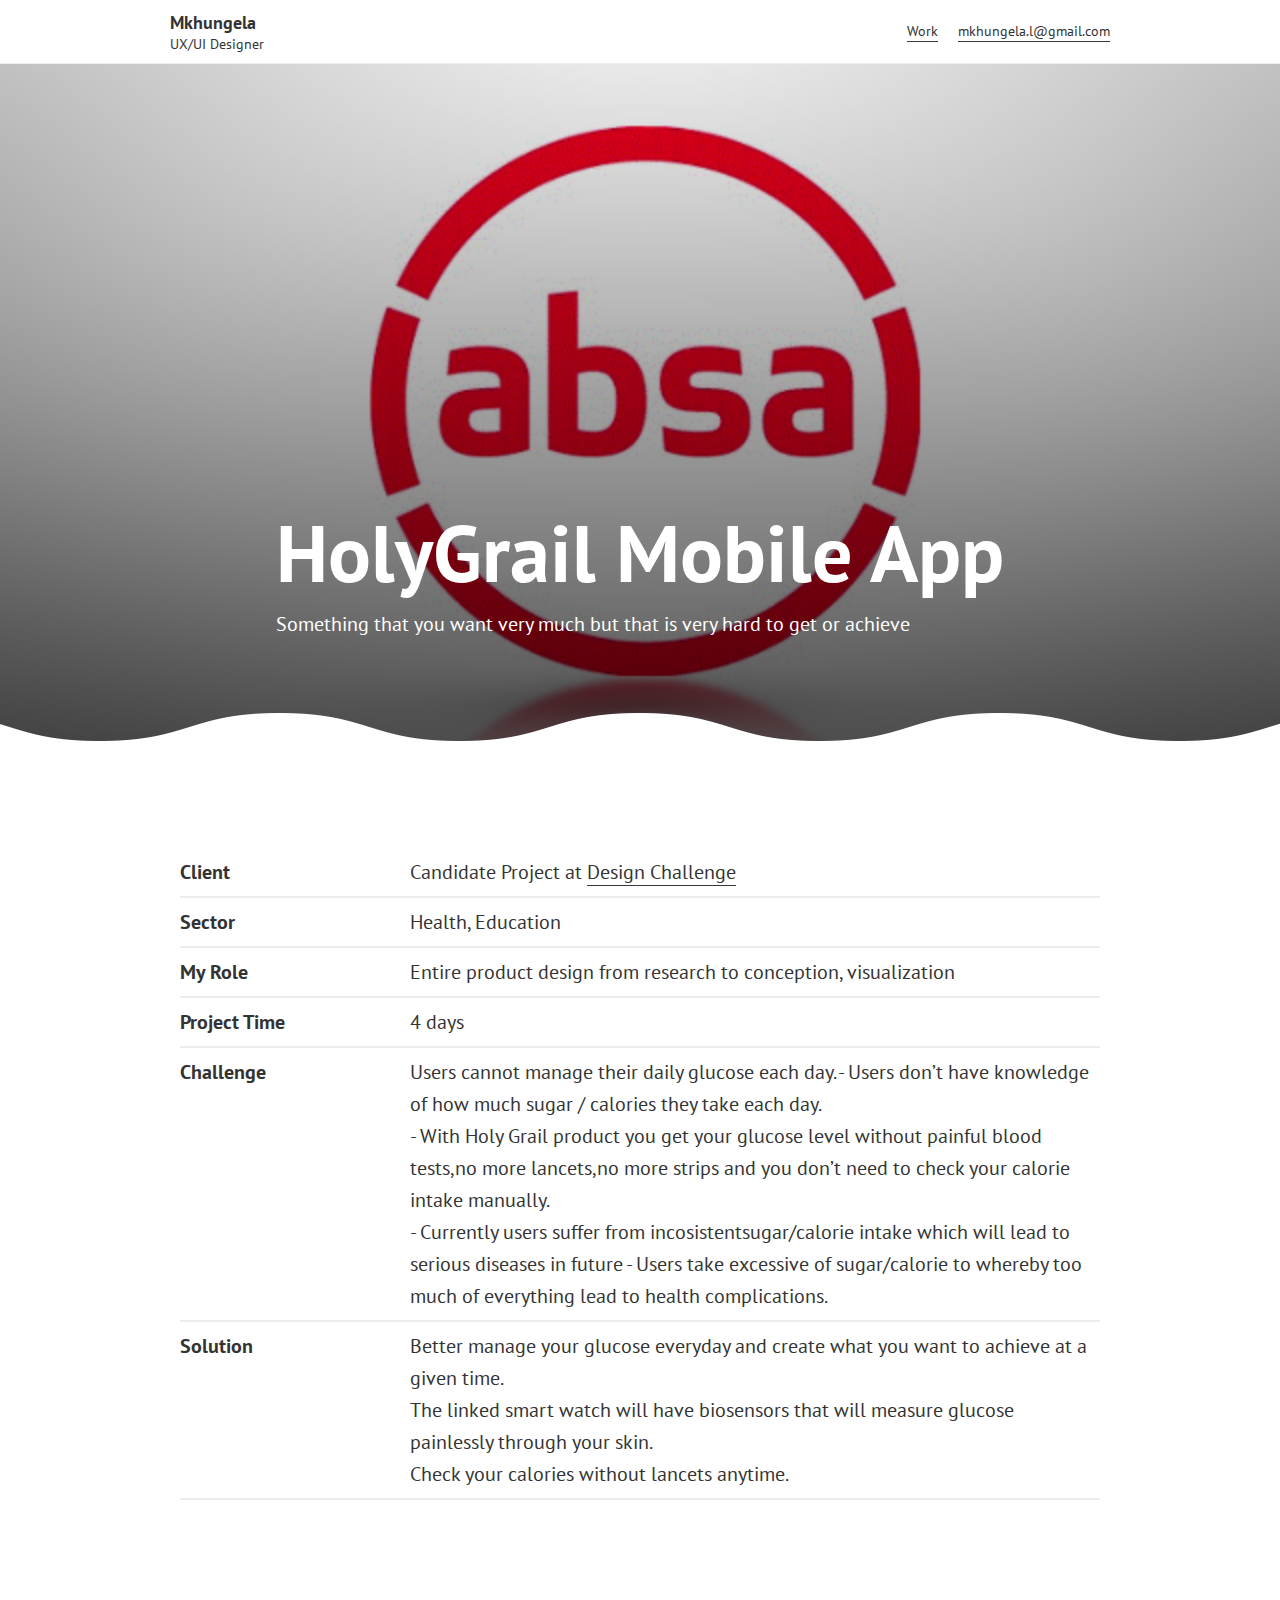
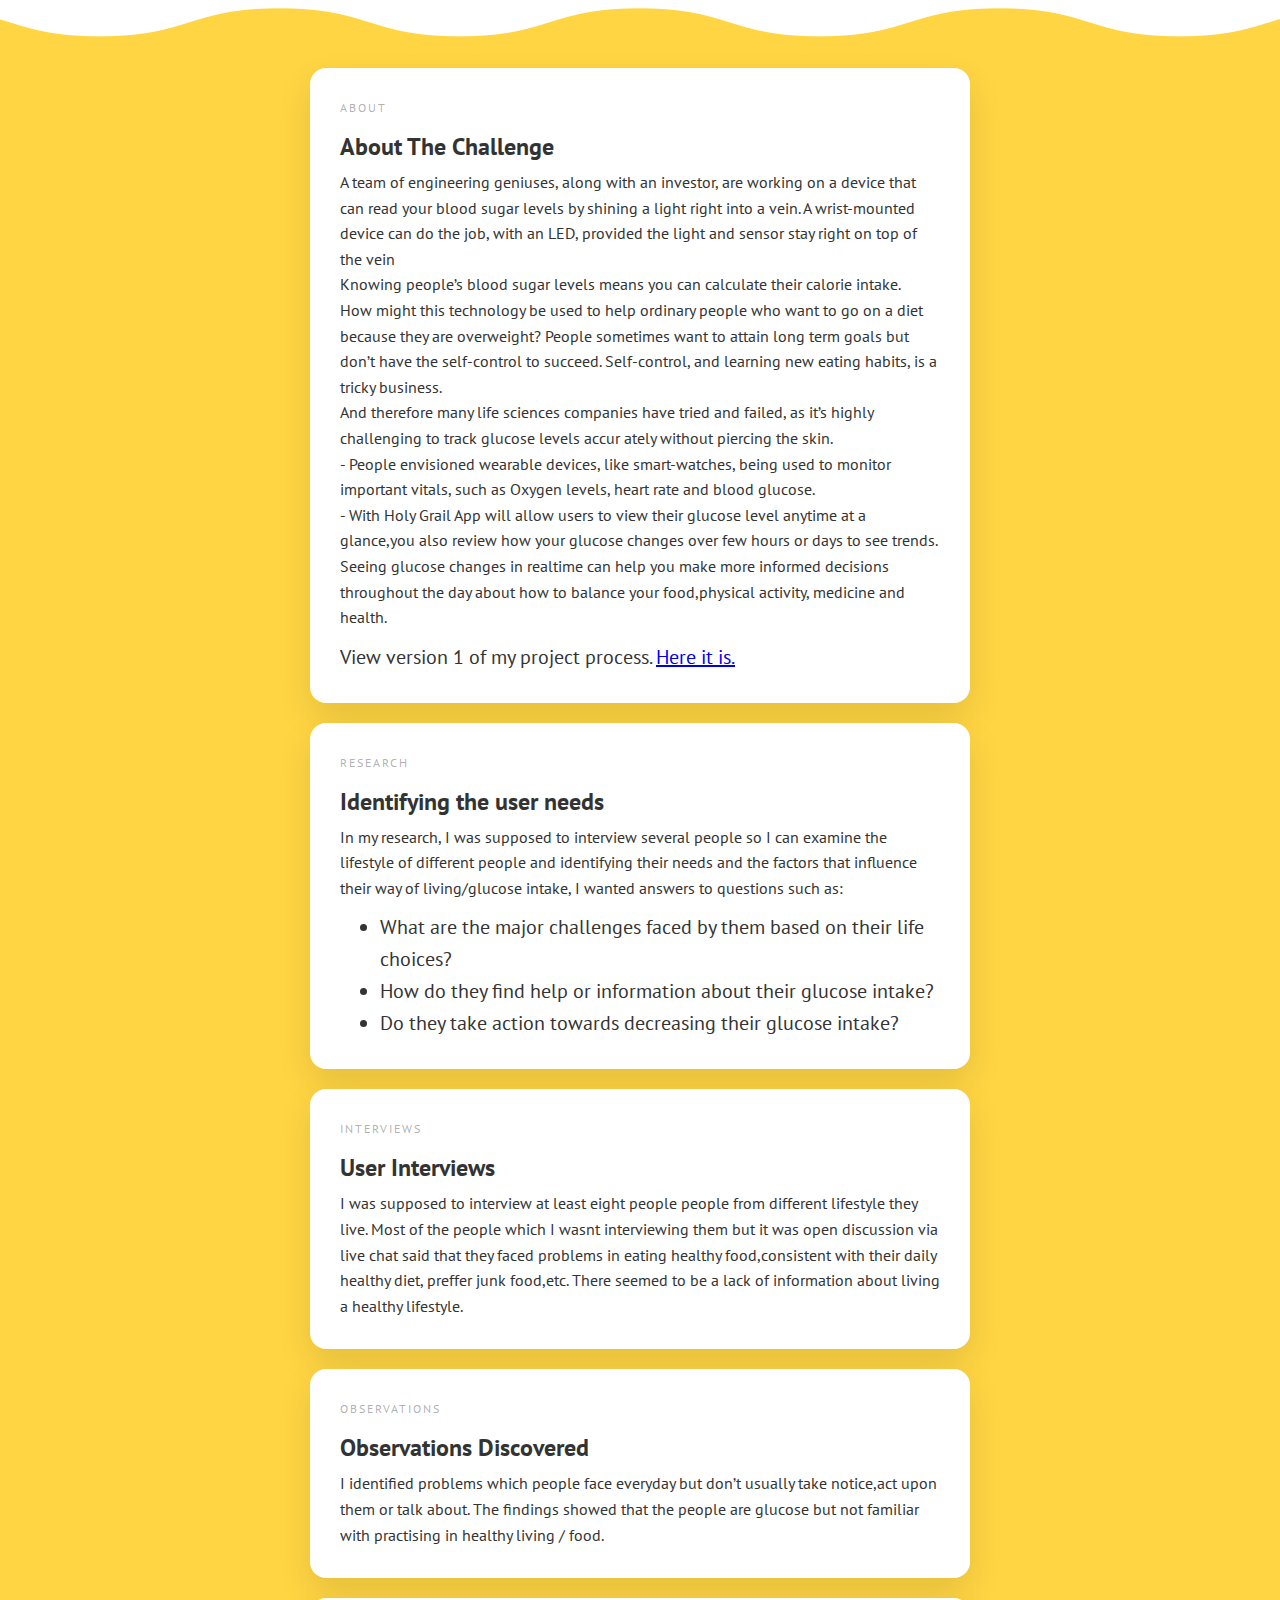
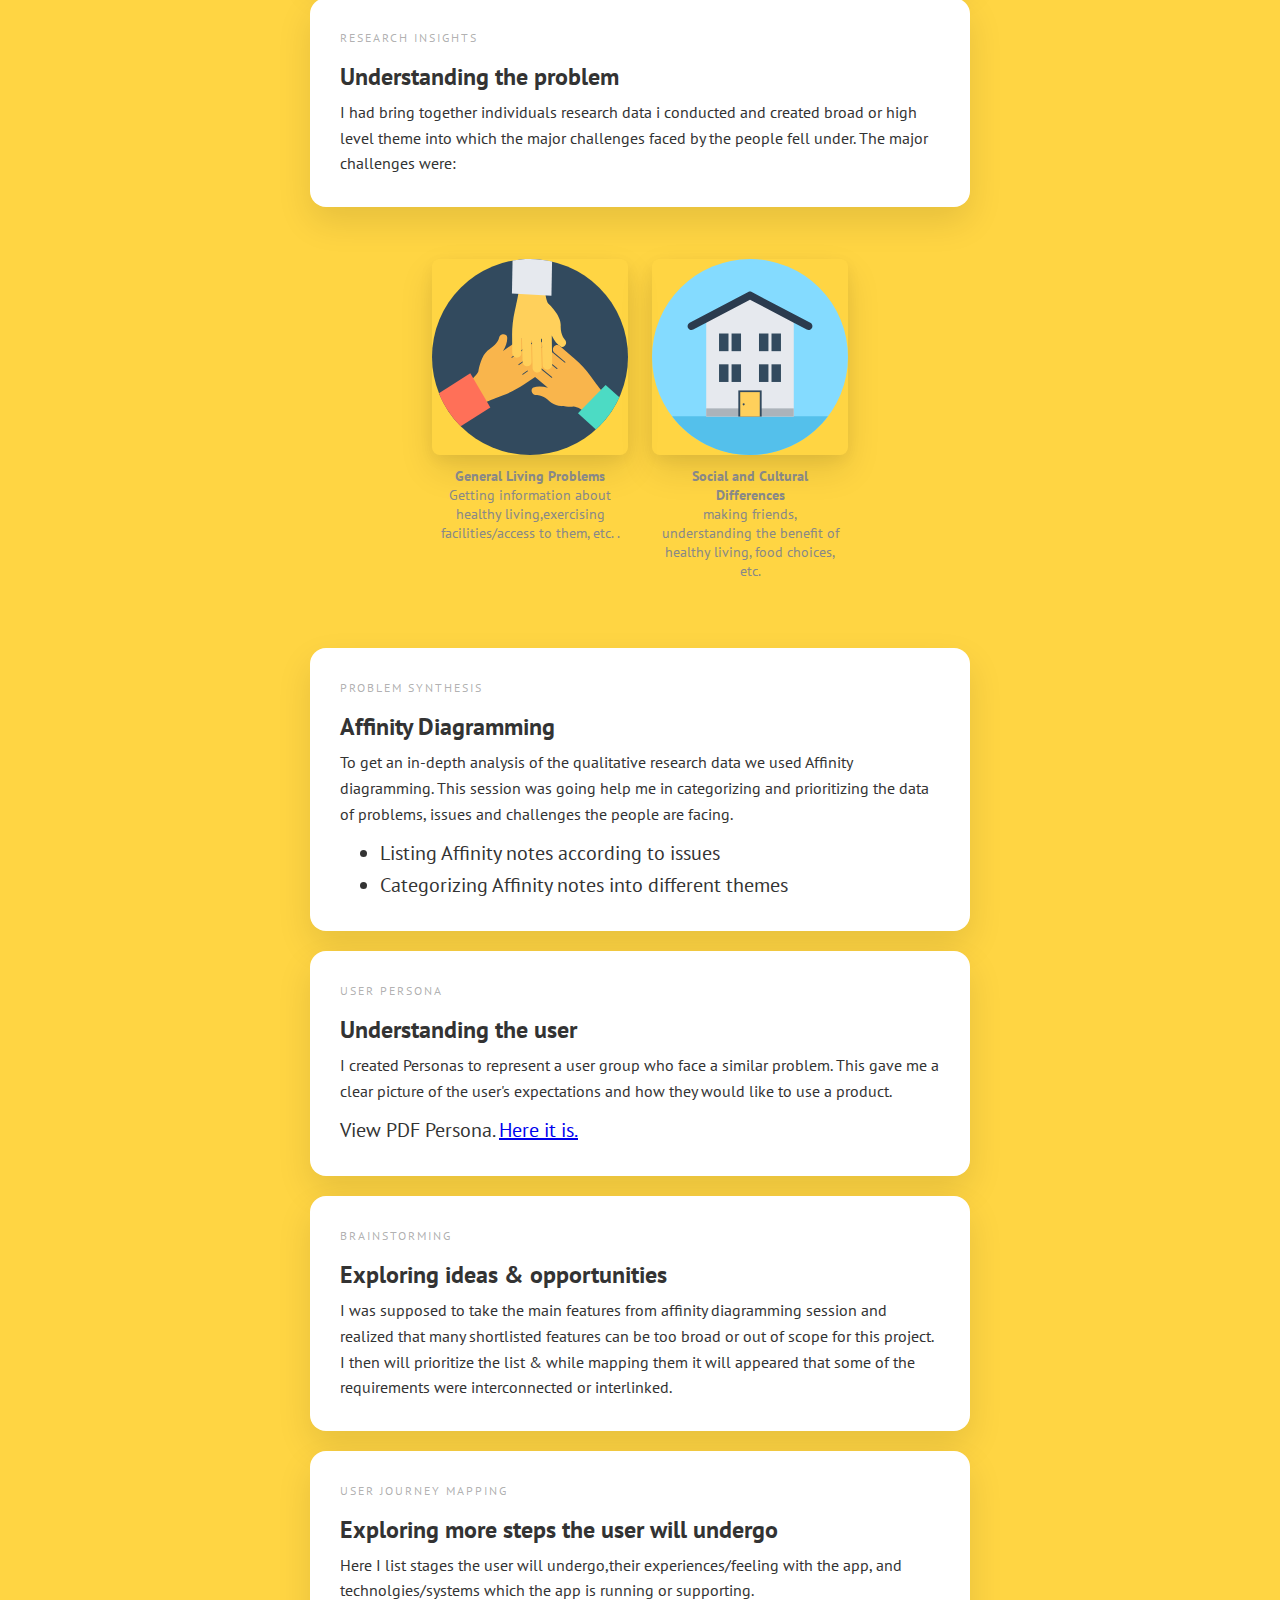
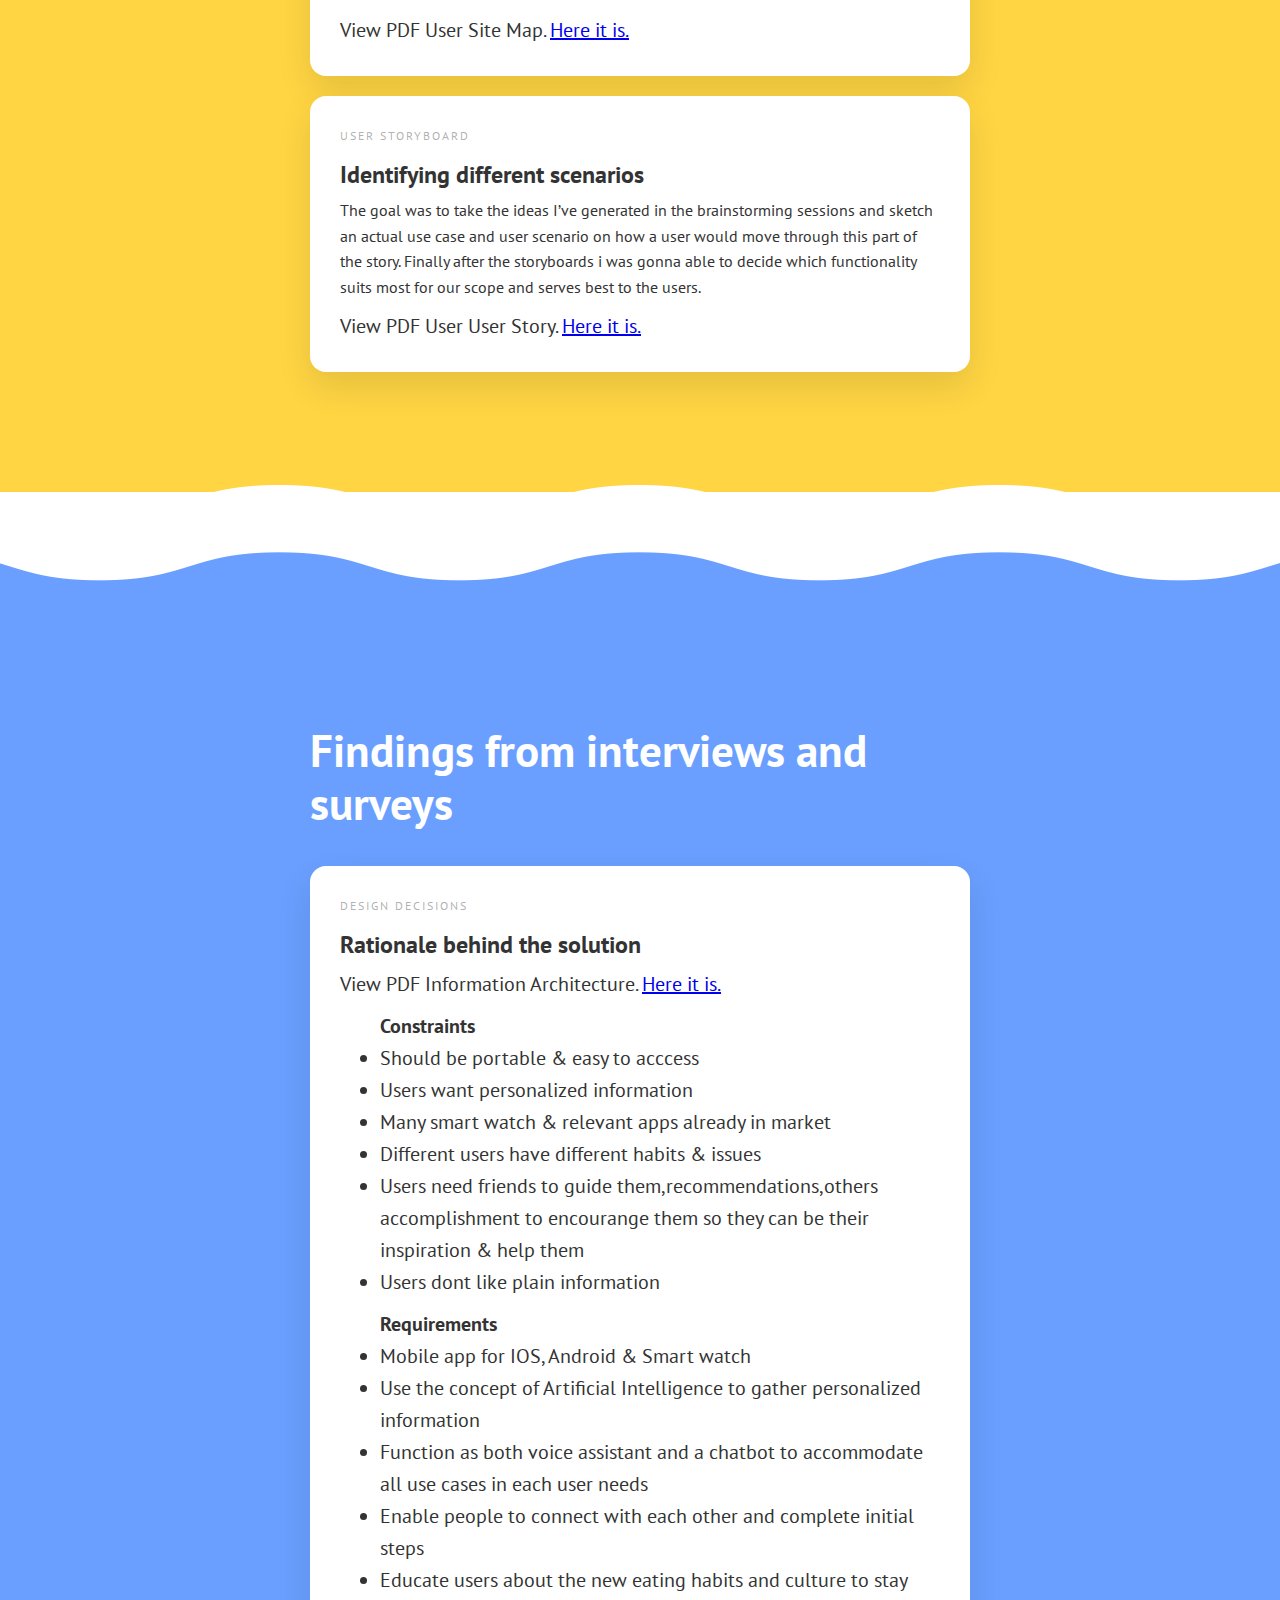
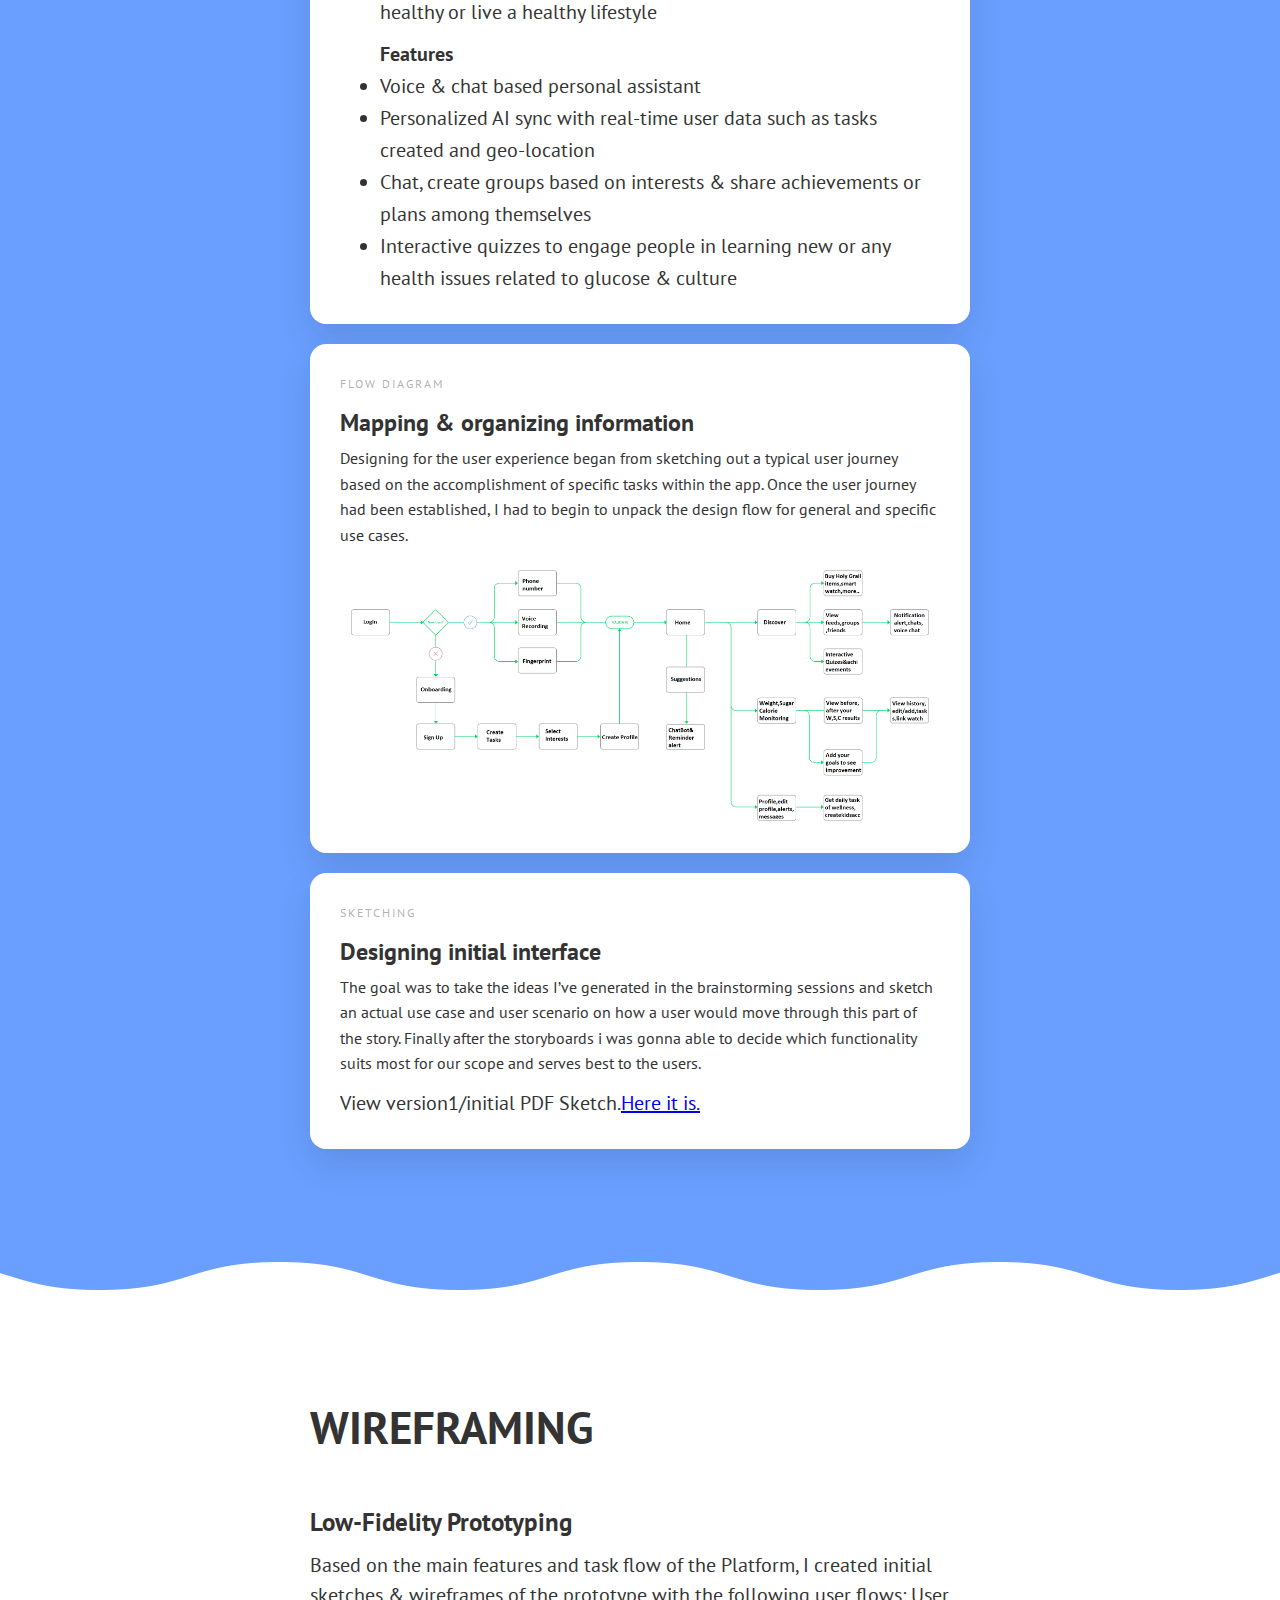
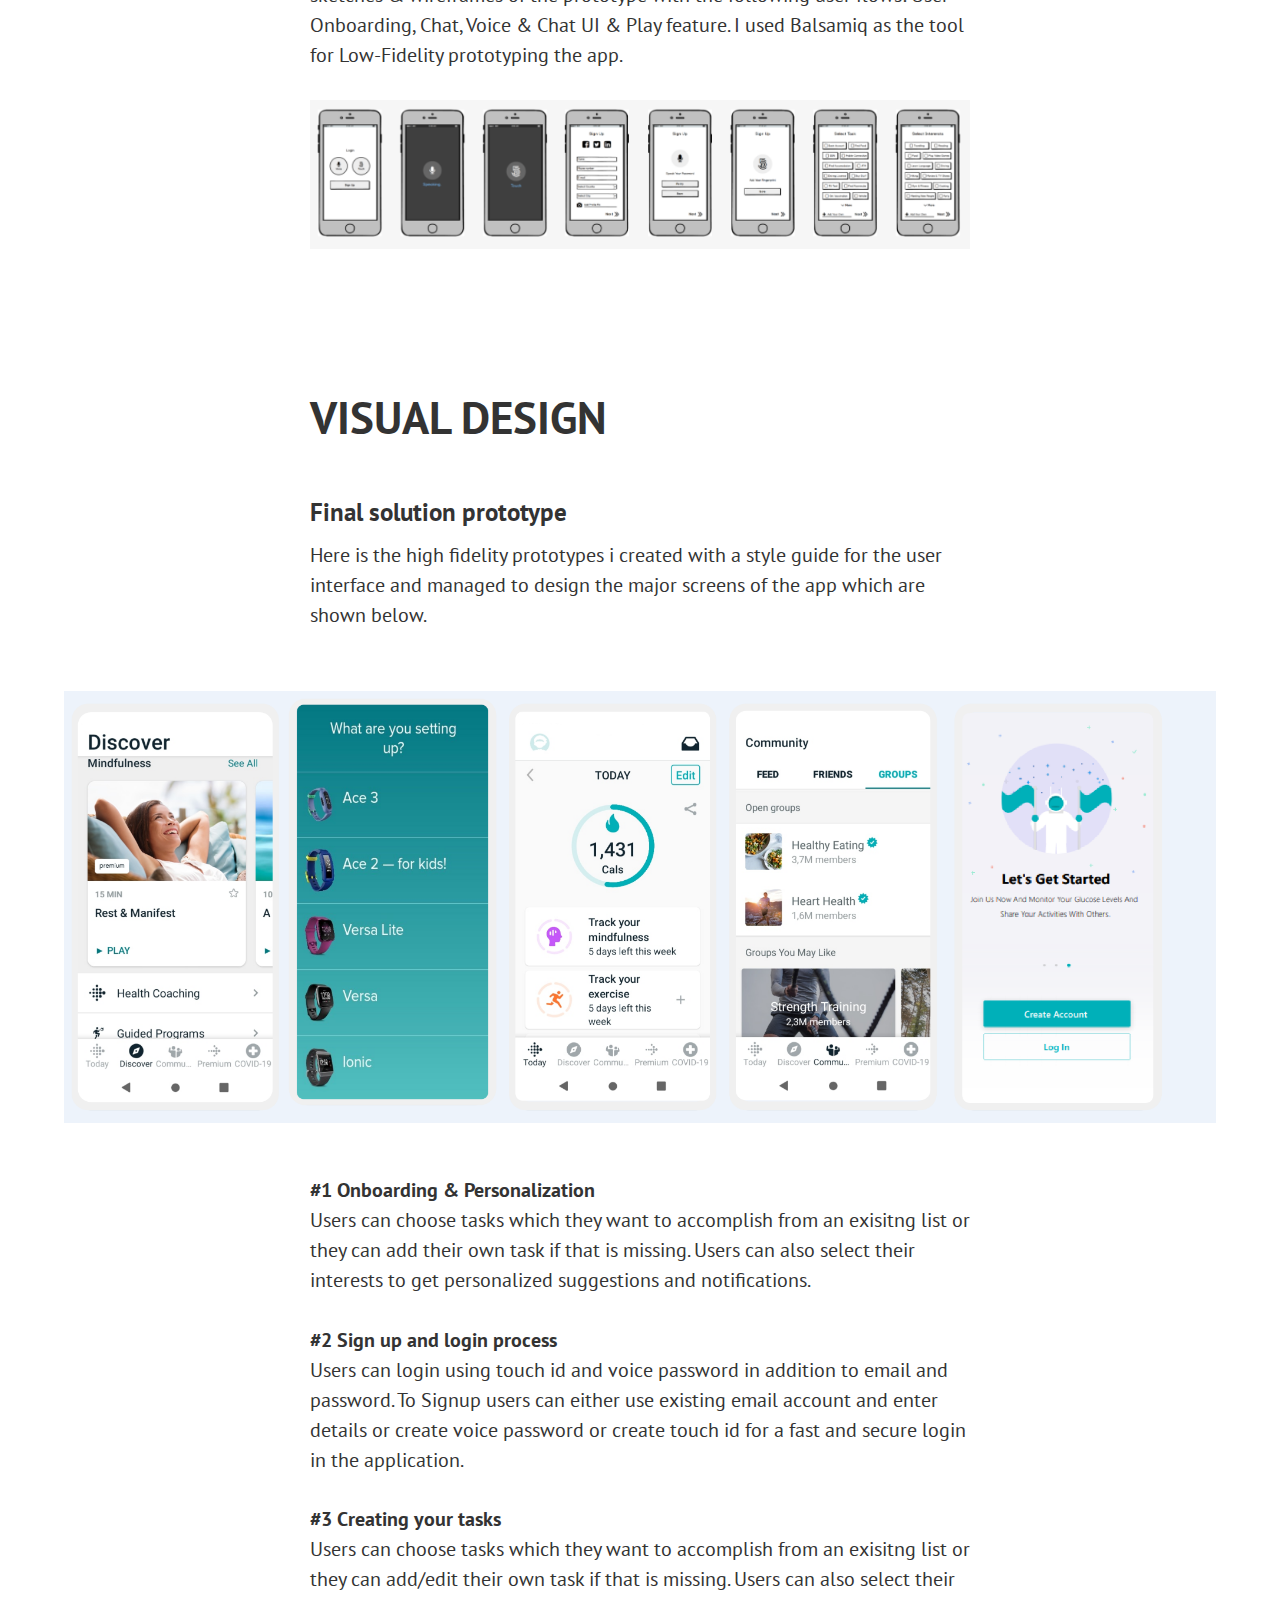
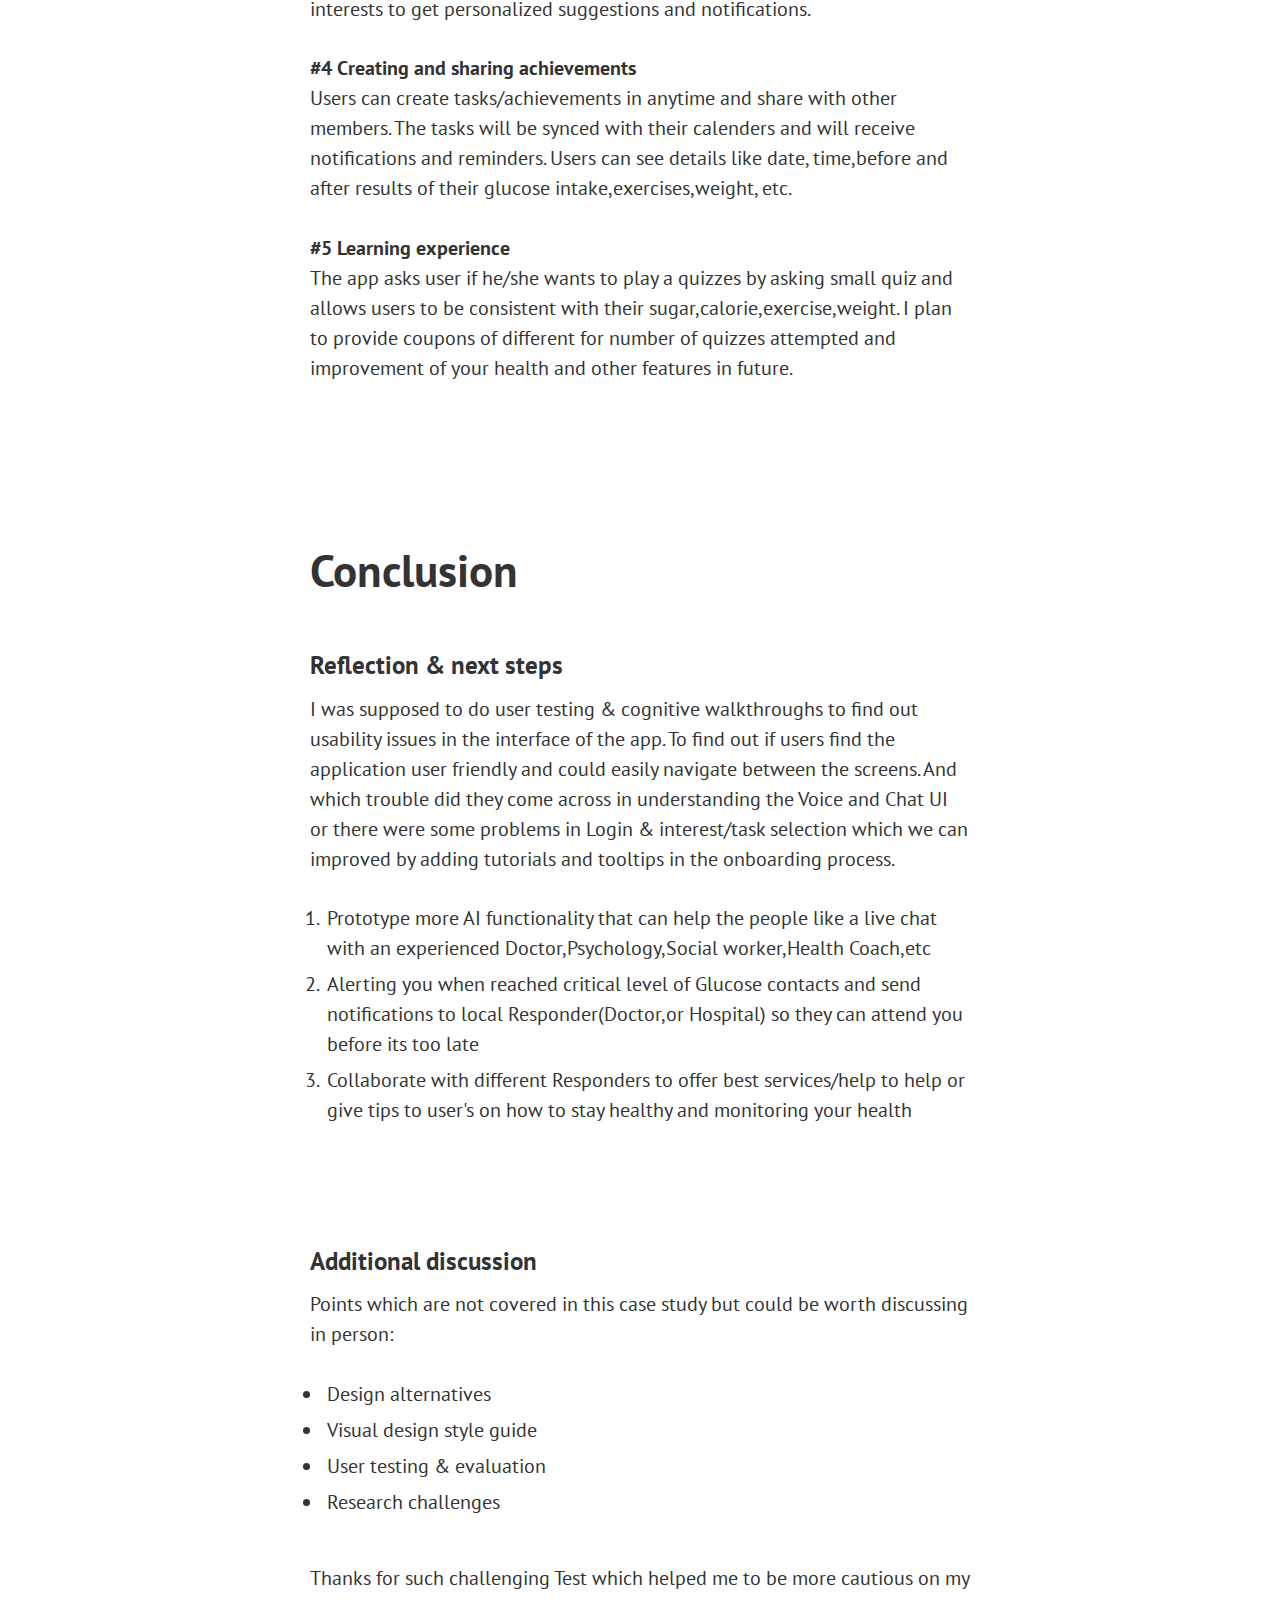
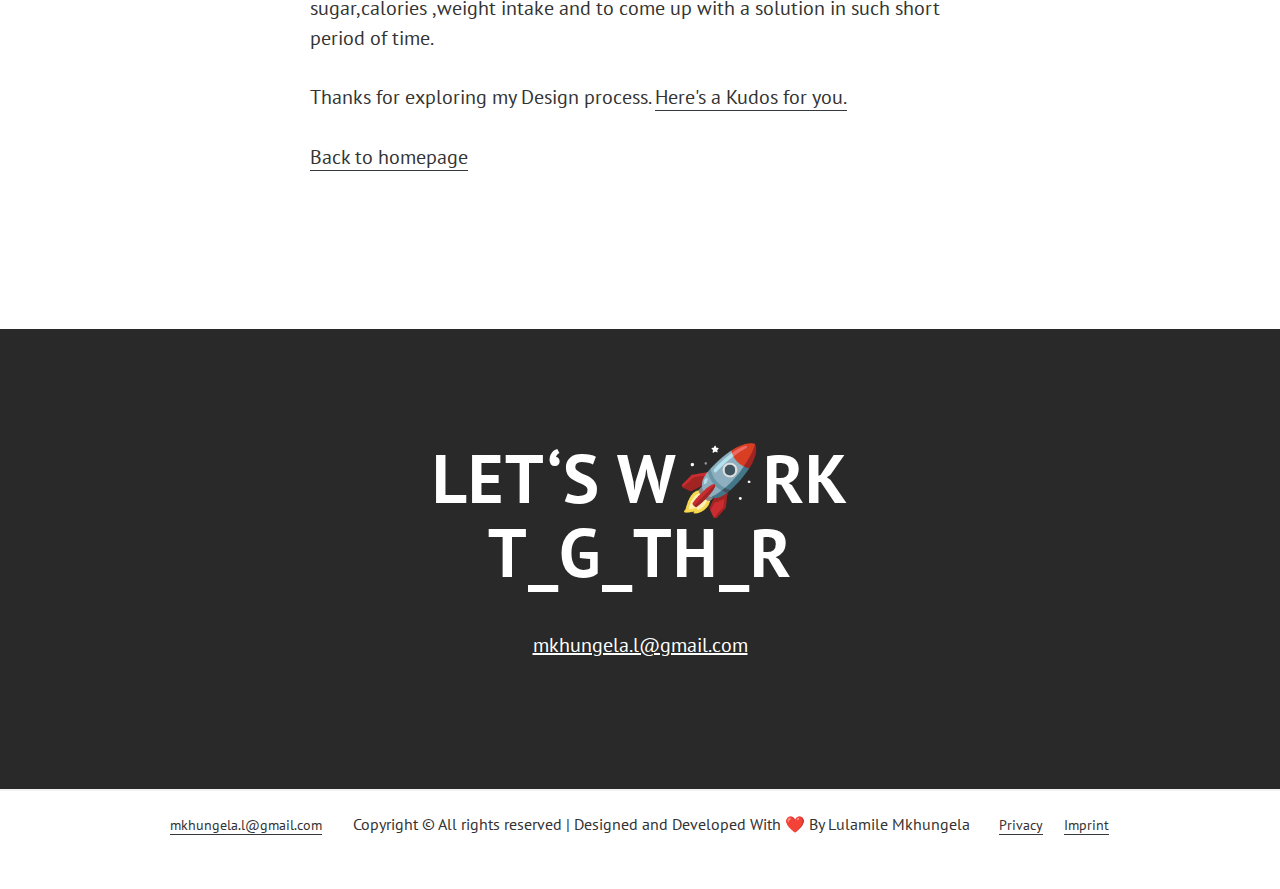
==== commit bab43584: "Update absa.html" ====
--- a/projects/absa.html
+++ b/projects/absa.html
@@ -4,13 +4,14 @@
 <head>
   <meta charset="utf-8">
   <title>HolyGrail App</title>
-  <meta content="An attempt to push forward future-proof education" name="description">
+  <meta content="Users cannot manage their daily glucose each day.
+  - Users don’t have knowledge of how much sugar /
+  calories they take each day." name="description">
   <meta content="width=device-width, initial-scale=1" name="viewport">
   <meta content="Webflow" name="generator">
   <link href="../css/normalize.css" rel="stylesheet" type="text/css">
   <link href="../css/webflow.css" rel="stylesheet" type="text/css">
   <link href="../css/mkhungela-project-7f3b24.webflow.css" rel="stylesheet" type="text/css">
-  <!-- [if lt IE 9]><script src="https://cdnjs.cloudflare.com/ajax/libs/html5shiv/3.7.3/html5shiv.min.js" type="text/javascript"></script><![endif] -->
   <script type="text/javascript">!function(o,c){var n=c.documentElement,t=" w-mod-";n.className+=t+"js",("ontouchstart"in o||o.DocumentTouch&&c instanceof DocumentTouch)&&(n.className+=t+"touch")}(window,document);</script>
   <link href="../images/favicon.png" rel="shortcut icon" type="image/x-icon">
   <link href="../images/webclip.png" rel="apple-touch-icon">
@@ -88,14 +89,7 @@
 	-webkit-transform:translateY(-9px) rotate(-45deg);
   transform:translateY(-9px) rotate(-45deg);
 }
-/* BADGE MODIFICATIONS */
-/*.w-webflow-badge span {
-    position: absolute;
-    right: 3px;
-    top: 6px;
-    color: #222;
-    font-size: 14px;
-	}*/
+
 </style>
   <style>
 .w-slider-nav {
@@ -144,7 +138,7 @@
     <div class="opener-image tinia">
       <div class="div-block-15">
         <h1 class="project-title">HolyGrail Mobile App</h1>
-        <div class="project-subtitle">something that you want very much but that is very hard to get or achieve</div>
+        <div class="project-subtitle">Something that you want very much but that is very hard to get or achieve</div>
       </div>
     </div>
     <div class="div-block-16">
